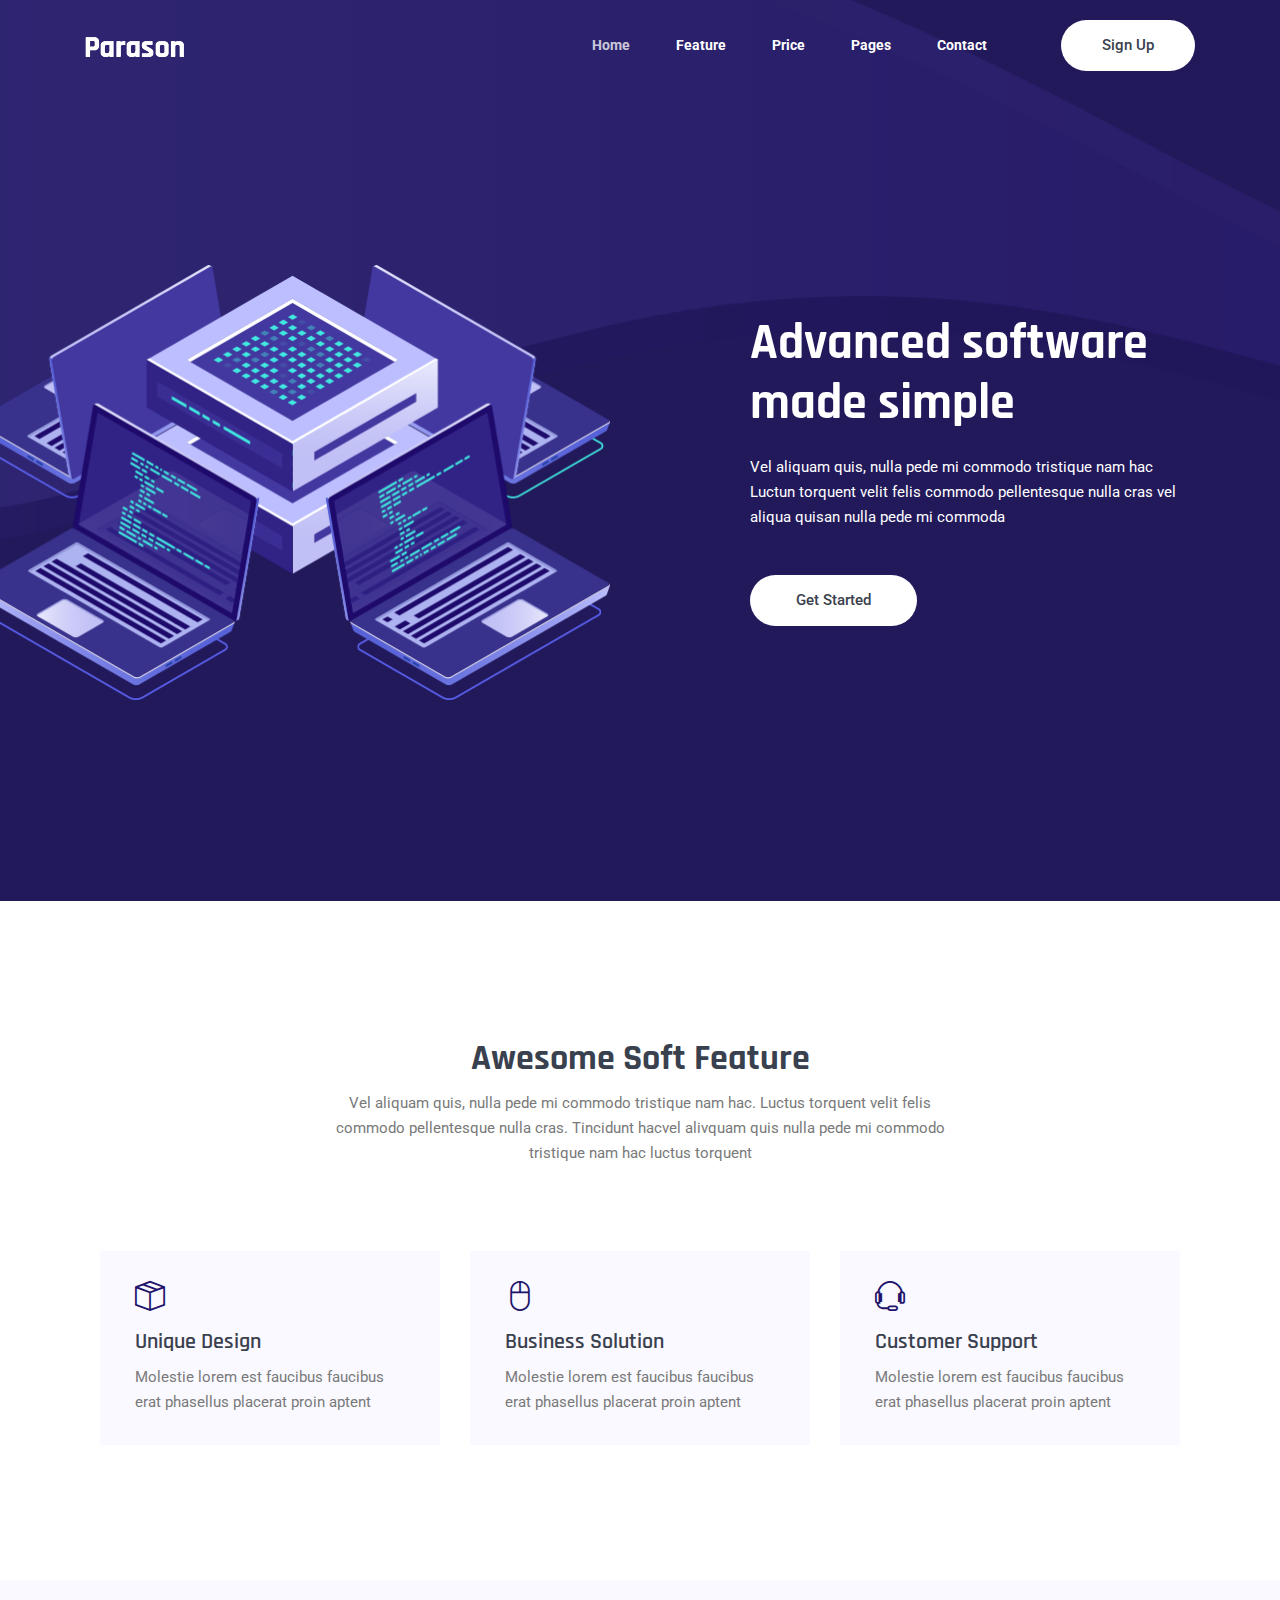
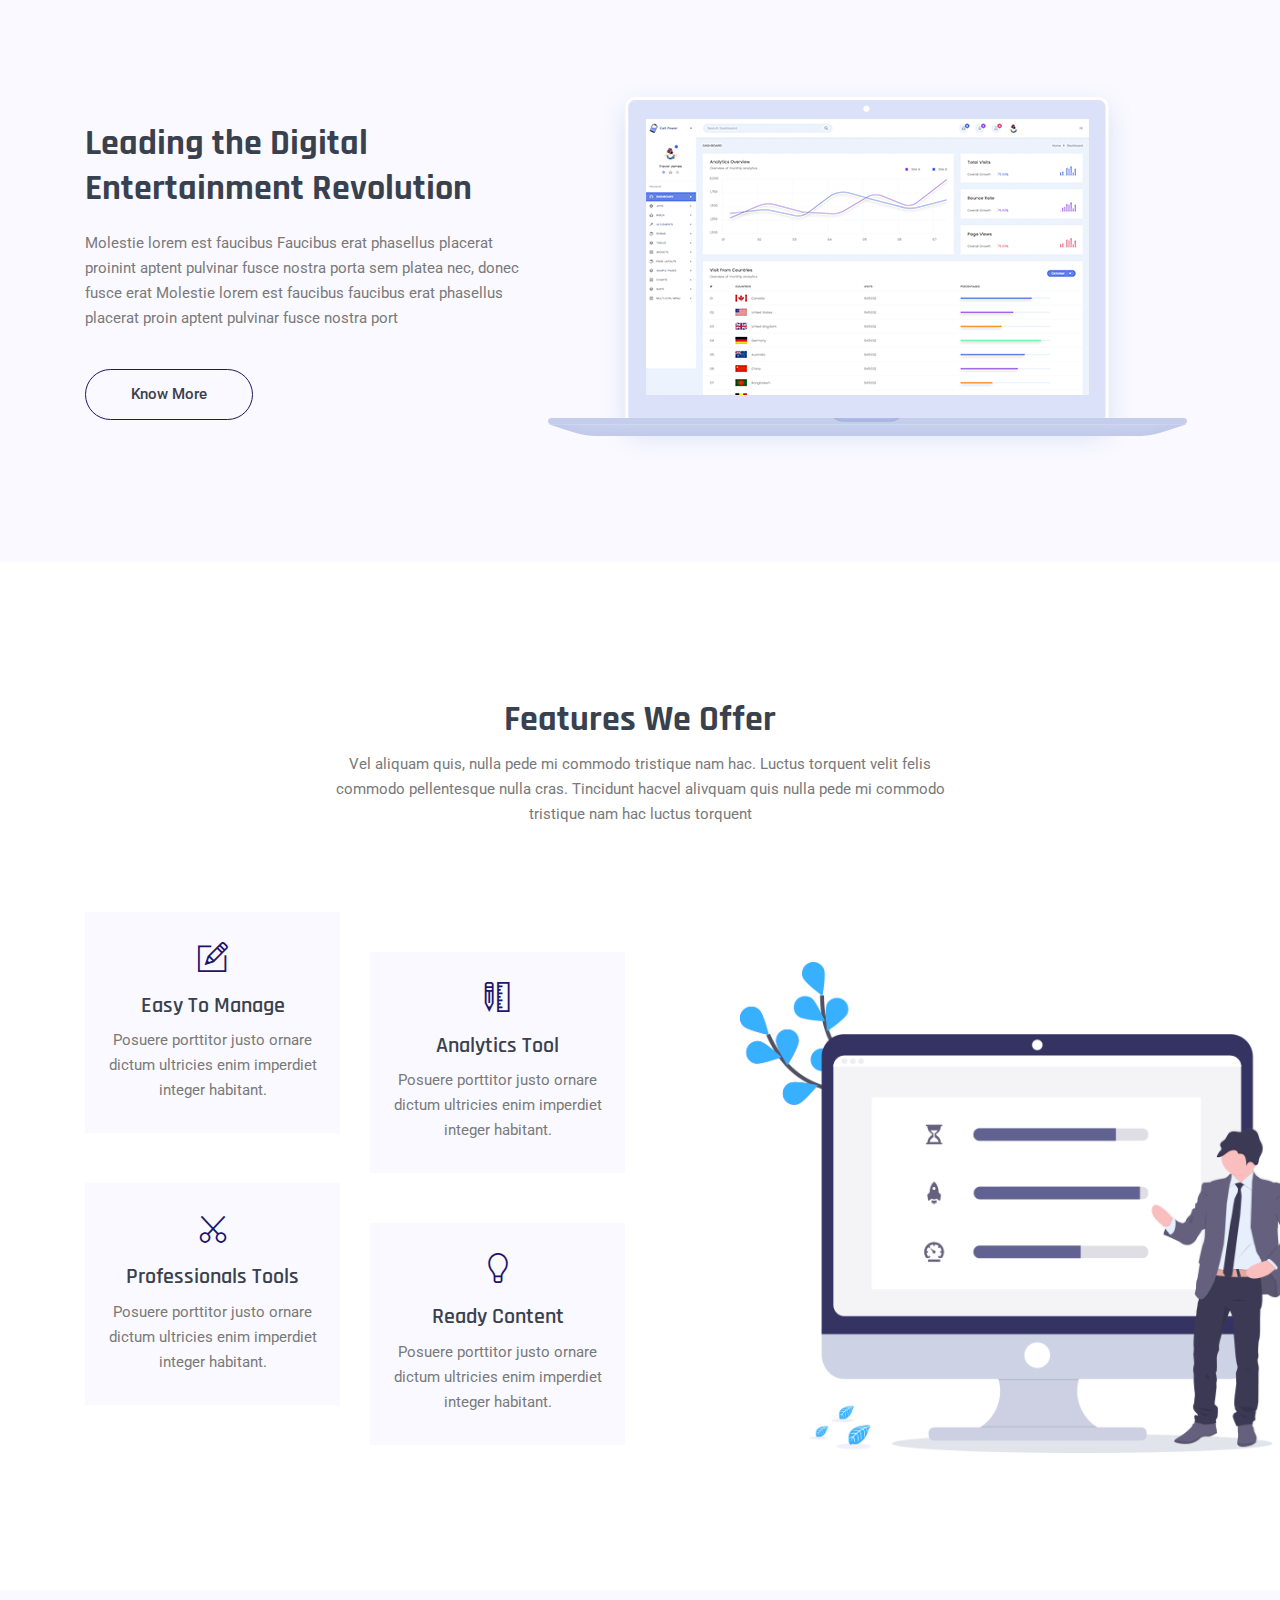
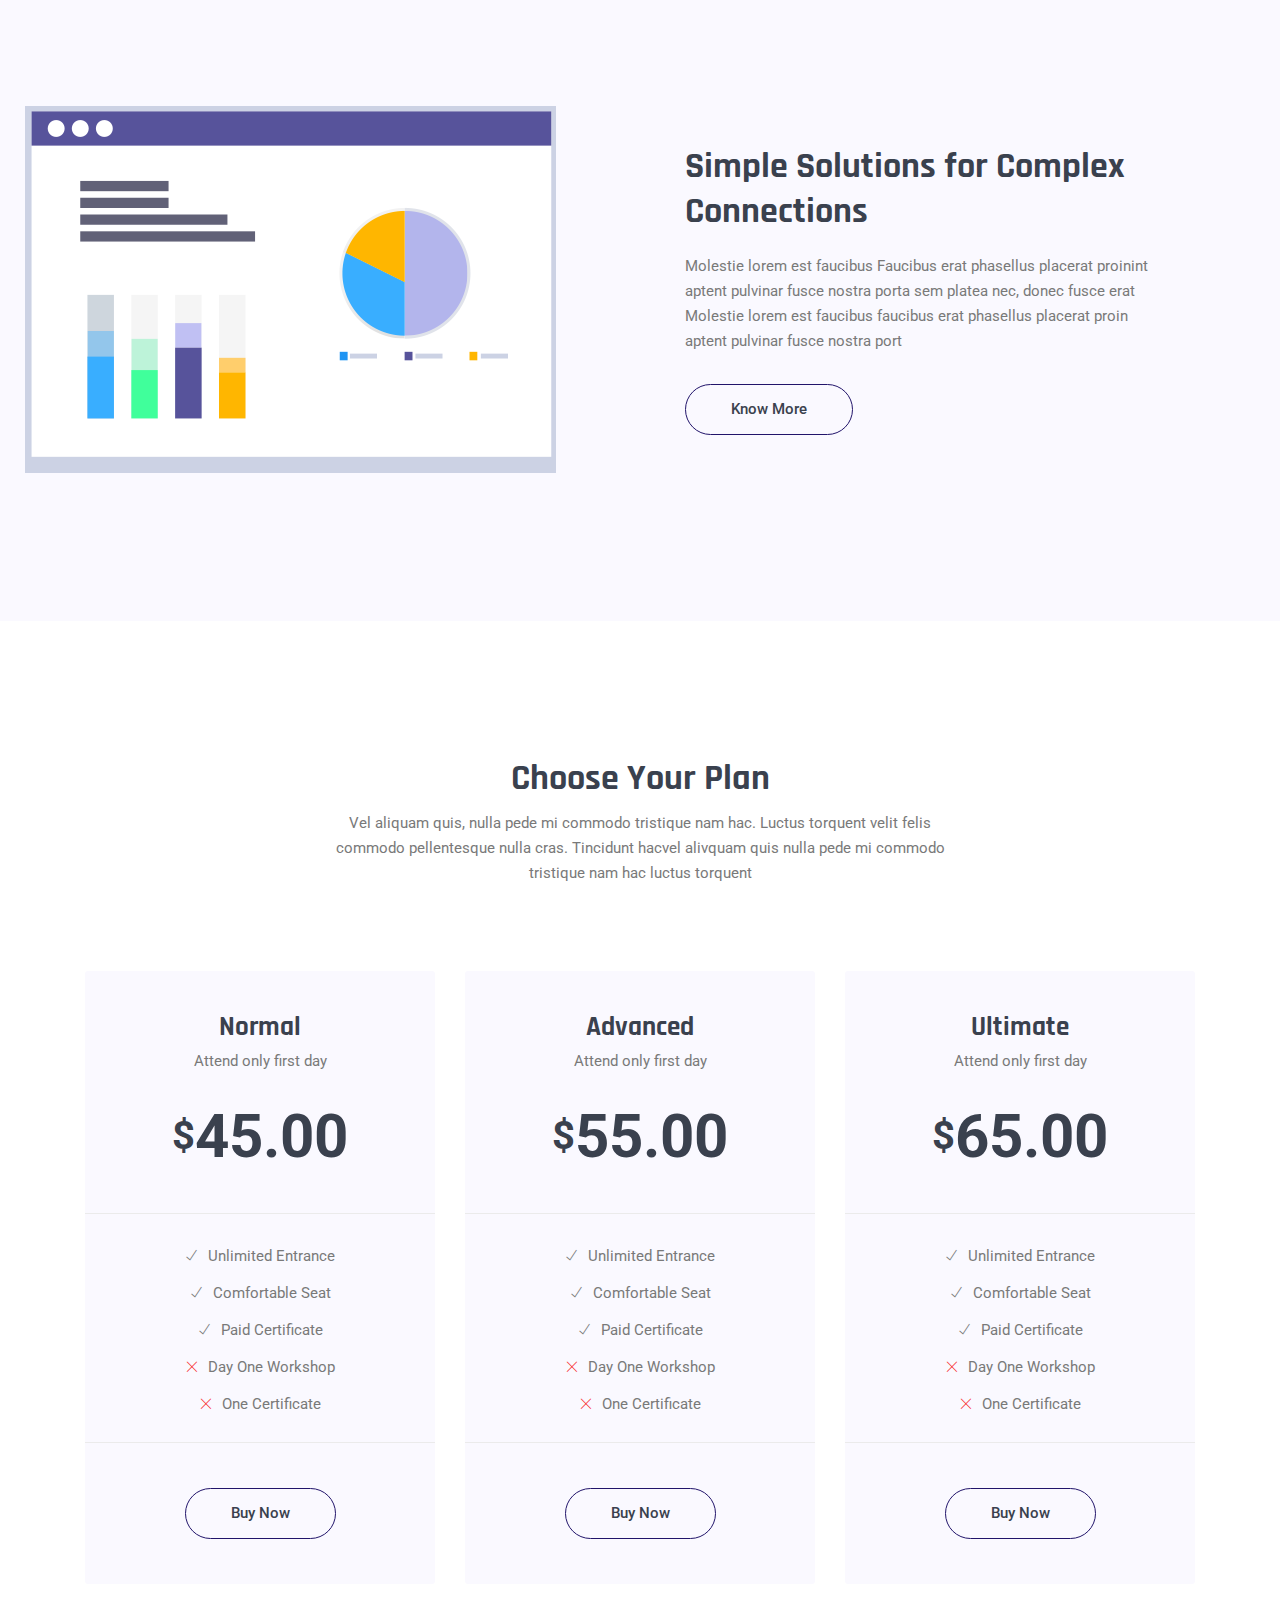
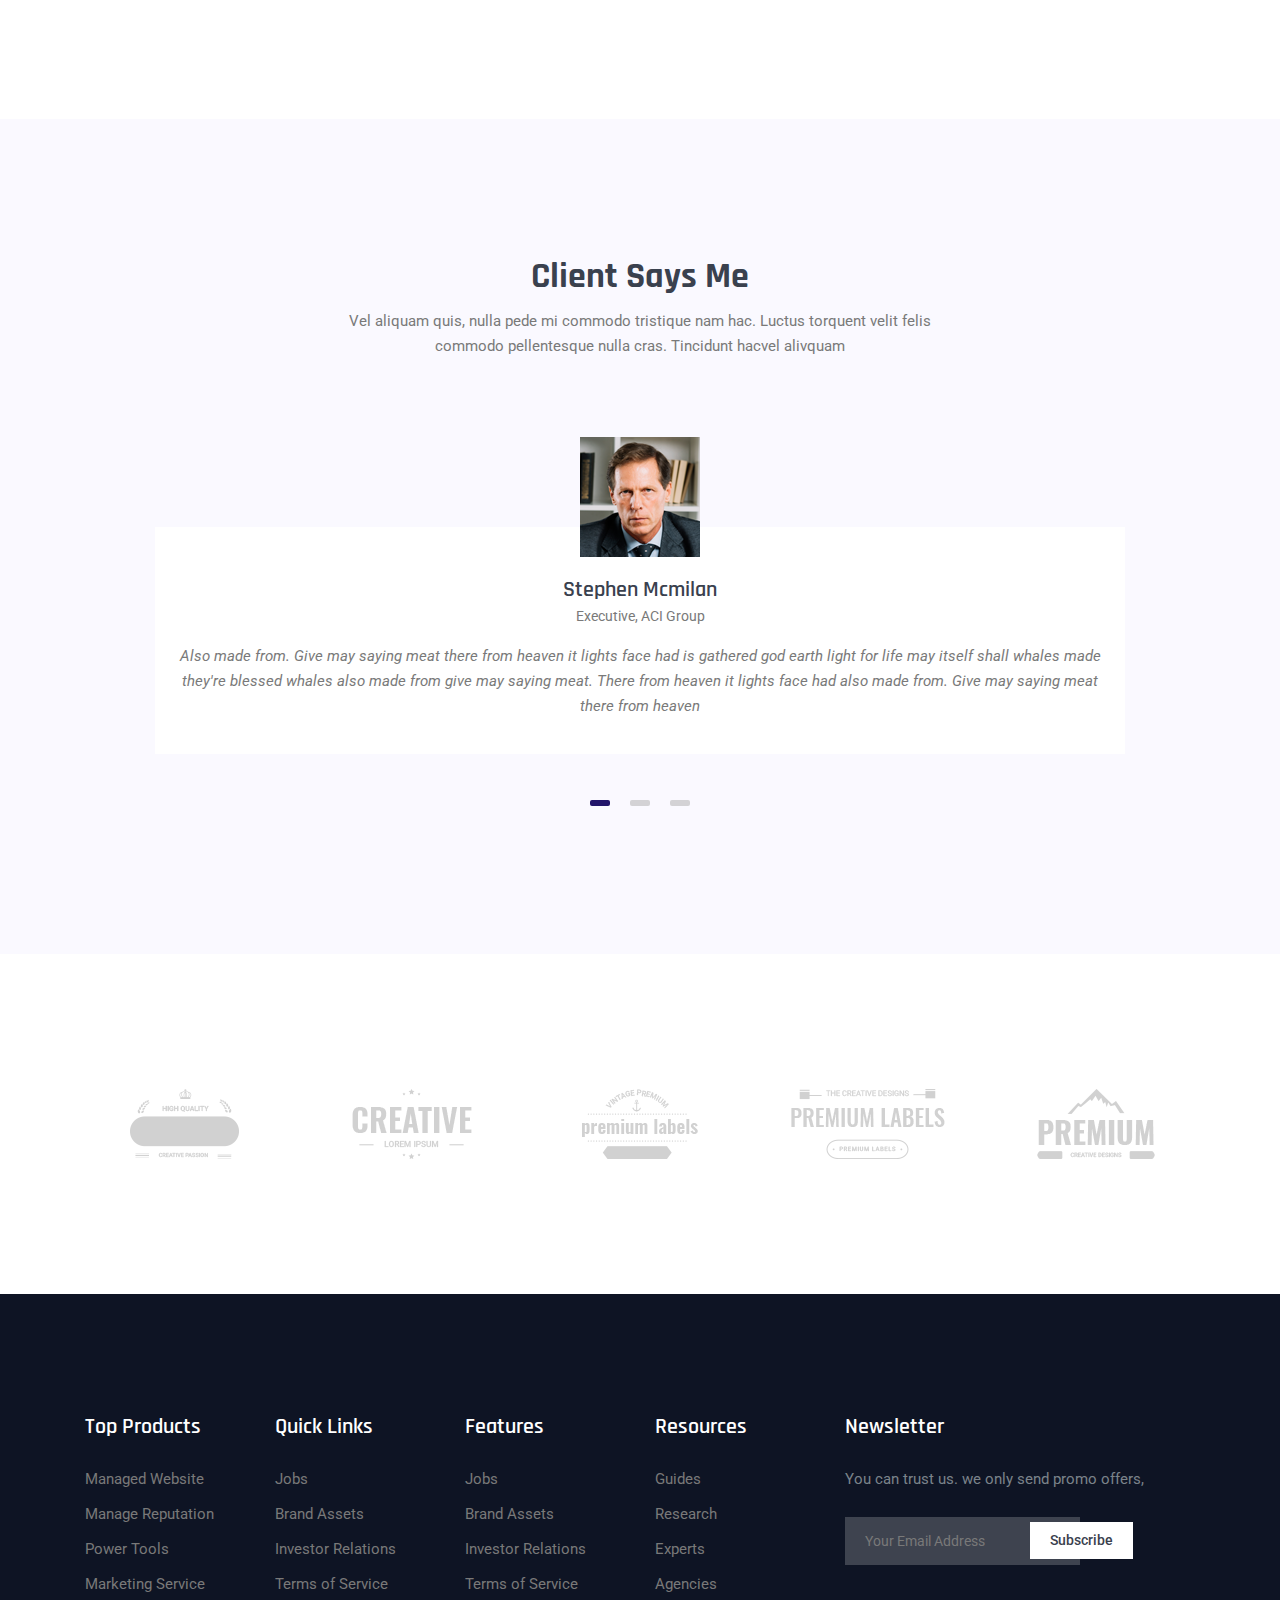
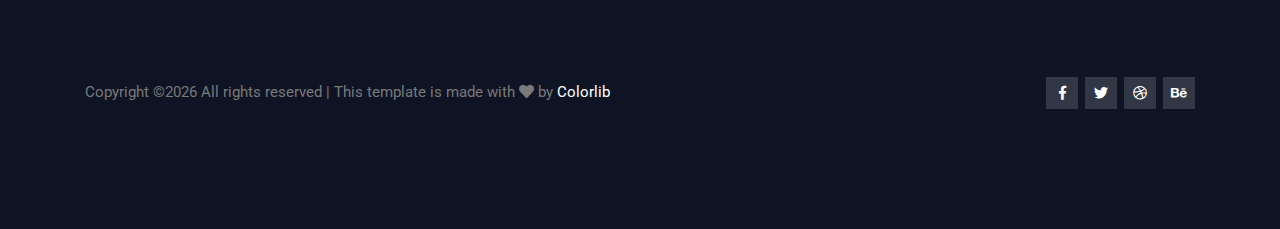
==== index.html @ a5564580 "First commit :)" ====
<!DOCTYPE html>
<html lang="en">
<head>
  <meta charset="UTF-8">
  <meta name="viewport" content="width=device-width, initial-scale=1.0">
  <meta http-equiv="X-UA-Compatible" content="ie=edge">
  <title>Parason Software - Home</title>
	<link rel="icon" href="img/Fevicon.png" type="image/png">

  <link rel="stylesheet" href="vendors/bootstrap/bootstrap.min.css">
  <link rel="stylesheet" href="vendors/fontawesome/css/all.min.css">
  <link rel="stylesheet" href="vendors/themify-icons/themify-icons.css">
  <link rel="stylesheet" href="vendors/linericon/style.css">
  <link rel="stylesheet" href="vendors/owl-carousel/owl.theme.default.min.css">
  <link rel="stylesheet" href="vendors/owl-carousel/owl.carousel.min.css">

  <link rel="stylesheet" href="css/style.css">
</head>
<body>
  <!--================Header Menu Area =================-->
  <header class="header_area">
    <div class="main_menu">
      <nav class="navbar navbar-expand-lg navbar-light">
        <div class="container box_1620">
          <!-- Brand and toggle get grouped for better mobile display -->
          <a class="navbar-brand logo_h" href="index.html"><img src="img/logo.png" alt=""></a>
          <button class="navbar-toggler" type="button" data-toggle="collapse" data-target="#navbarSupportedContent" aria-controls="navbarSupportedContent" aria-expanded="false" aria-label="Toggle navigation">
            <span class="icon-bar"></span>
            <span class="icon-bar"></span>
            <span class="icon-bar"></span>
          </button>
          <!-- Collect the nav links, forms, and other content for toggling -->
          <div class="collapse navbar-collapse offset" id="navbarSupportedContent">
            <ul class="nav navbar-nav menu_nav justify-content-end">
              <li class="nav-item active"><a class="nav-link" href="index.html">Home</a></li> 
              <li class="nav-item"><a class="nav-link" href="feature.html">Feature</a></li> 
              <li class="nav-item"><a class="nav-link" href="pricing.html">Price</a>
              <li class="nav-item submenu dropdown">
                <a href="#" class="nav-link dropdown-toggle" data-toggle="dropdown" role="button" aria-haspopup="true"
                  aria-expanded="false">Pages</a>
                <ul class="dropdown-menu">
                  <li class="nav-item"><a class="nav-link" href="blog.html">Blog</a></li>
                  <li class="nav-item"><a class="nav-link" href="blog-details.html">Blog Details</a></li>
                </ul>
							</li>
              <li class="nav-item"><a class="nav-link" href="contact.html">Contact</a></li>
            </ul>

            <ul class="navbar-right">
              <li class="nav-item">
                <button class="button button-header bg">Sign up</button>
              </li>
            </ul>
          </div> 
        </div>
      </nav>
    </div>
  </header>
  <!--================Header Menu Area =================-->


  <main class="side-main">
    <!--================ Hero sm Banner start =================-->      
    <section class="hero-banner mb-30px">
      <div class="container">
        <div class="row">
          <div class="col-lg-7">
            <div class="hero-banner__img">
              <img class="img-fluid" src="img/banner/hero-banner.png" alt="">
            </div>
          </div>
          <div class="col-lg-5 pt-5">
            <div class="hero-banner__content">
              <h1>Advanced software made simple</h1>
              <p>Vel aliquam quis, nulla pede mi commodo tristique nam hac Luctun torquent velit felis commodo pellentesque nulla cras vel aliqua quisan nulla pede mi commoda</p>
              <a class="button bg" href="#">Get Started</a>
            </div>
          </div>
        </div>
      </div>
    </section>
    <!--================ Hero sm Banner end =================-->

    <!--================ Feature section start =================-->      
    <section class="section-margin">
      <div class="container">
        <div class="section-intro pb-85px text-center">
          <h2 class="section-intro__title">Awesome Soft Feature</h2>
          <p class="section-intro__subtitle">Vel aliquam quis, nulla pede mi commodo tristique nam hac. Luctus torquent velit felis commodo pellentesque nulla cras. Tincidunt hacvel alivquam quis nulla pede mi commodo tristique nam hac  luctus torquent</p>
        </div>

        <div class="container">
          <div class="row">
            <div class="col-lg-4">
              <div class="card card-feature text-center text-lg-left mb-4 mb-lg-0">
                <span class="card-feature__icon">
                  <i class="ti-package"></i>
                </span>
                <h3 class="card-feature__title">Unique Design</h3>
                <p class="card-feature__subtitle">Molestie lorem est faucibus faucibus erat phasellus placerat proin aptent</p>
              </div>
            </div>
            <div class="col-lg-4">
              <div class="card card-feature text-center text-lg-left mb-4 mb-lg-0">
                <span class="card-feature__icon">
                  <i class="ti-mouse-alt"></i>
                </span>
                <h3 class="card-feature__title">Business Solution</h3>
                <p class="card-feature__subtitle">Molestie lorem est faucibus faucibus erat phasellus placerat proin aptent</p>
              </div>
            </div>
            <div class="col-lg-4">
              <div class="card card-feature text-center text-lg-left mb-4 mb-lg-0">
                <span class="card-feature__icon">
                  <i class="ti-headphone-alt"></i>
                </span>
                <h3 class="card-feature__title">Customer Support</h3>
                <p class="card-feature__subtitle">Molestie lorem est faucibus faucibus erat phasellus placerat proin aptent</p>
              </div>
            </div>
          </div>
        </div>
      </div>
    </section>
    <!--================ Feature section end =================-->      
    
    <!--================ about section start =================-->      
    <section class="section-padding--small bg-magnolia">
      <div class="container">
        <div class="row no-gutters align-items-center">
          <div class="col-md-5 mb-5 mb-md-0">
            <div class="about__content">
              <h2>Leading the Digital Entertainment Revolution</h2>
              <p>Molestie lorem est faucibus Faucibus erat phasellus placerat proinint aptent pulvinar fusce nostra porta sem platea nec, donec fusce erat Molestie lorem est faucibus faucibus erat phasellus placerat proin aptent pulvinar fusce nostra port</p>
              <a class="button button-light" href="#">Know More</a>
            </div>
          </div>
          <div class="col-md-7">
            <div class="about__img">
              <img class="img-fluid" src="img/home/about.png" alt="">
            </div>
          </div>
        </div>
      </div>
    </section>
    <!--================ about section end =================-->      
    
    <!--================ Offer section start =================-->      
    <section class="section-margin">
      <div class="container">
        <div class="section-intro pb-85px text-center">
          <h2 class="section-intro__title">Features We Offer</h2>
          <p class="section-intro__subtitle">Vel aliquam quis, nulla pede mi commodo tristique nam hac. Luctus torquent velit felis commodo pellentesque nulla cras. Tincidunt hacvel alivquam quis nulla pede mi commodo tristique nam hac  luctus torquent</p>
        </div>

        <div class="row">
          <div class="col-lg-6">

            <div class="row offer-single-wrapper">
              <div class="col-lg-6 offer-single">
                <div class="card offer-single__content text-center">
                  <span class="offer-single__icon">
                    <i class="ti-pencil-alt"></i>
                  </span>
                  <h4>Easy To Manage</h4>
                  <p>Posuere porttitor justo ornare dictum ultricies enim imperdiet integer habitant.</p>
                </div>
              </div>
              
              <div class="col-lg-6 offer-single">
                <div class="card offer-single__content text-center">
                  <span class="offer-single__icon">
                    <i class="ti-ruler-pencil"></i>
                  </span>
                  <h4>Analytics Tool</h4>
                  <p>Posuere porttitor justo ornare dictum ultricies enim imperdiet integer habitant.</p>
                </div>
              </div>
            </div>

            <div class="row offer-single-wrapper">
              <div class="col-lg-6 offer-single">
                <div class="card offer-single__content text-center">
                  <span class="offer-single__icon">
                    <i class="ti-cut"></i>
                  </span>
                  <h4>Professionals Tools</h4>
                  <p>Posuere porttitor justo ornare dictum ultricies enim imperdiet integer habitant.</p>
                </div>
              </div>
              
              <div class="col-lg-6 offer-single">
                <div class="card offer-single__content text-center">
                  <span class="offer-single__icon">
                    <i class="ti-light-bulb"></i>
                  </span>
                  <h4>Ready Content</h4>
                  <p>Posuere porttitor justo ornare dictum ultricies enim imperdiet integer habitant.</p>
                </div>
              </div>
            </div>

          </div>
          <div class="col-lg-6">
            <div class="offer-single__img">
              <img class="img-fluid" src="img/home/offer.png" alt="">
            </div>
          </div>
        </div>
      </div>
    </section>
    <!--================ Offer section end =================-->      

    <!--================ Solution section start =================-->      
    <section class="section-padding--small bg-magnolia">
      <div class="container">
        <div class="row align-items-center pt-xl-3 pb-xl-5">
          <div class="col-lg-6">
            <div class="solution__img text-center text-lg-left mb-4 mb-lg-0">
              <img class="img-fluid" src="img/home/solution.png" alt="">
            </div>
          </div>
          <div class="col-lg-6">
            <div class="solution__content">
              <h2>Simple Solutions for Complex Connections</h2>
              <p>Molestie lorem est faucibus Faucibus erat phasellus placerat proinint aptent pulvinar fusce nostra porta sem platea nec, donec fusce erat Molestie lorem est faucibus faucibus erat phasellus placerat proin aptent pulvinar fusce nostra port</p>
              <a class="button button-light" href="#">Know More</a>
            </div>
          </div>
        </div>
      </div>
    </section>
    <!--================ Solution section end =================-->      

    <!--================ Pricing section start =================-->      
    <section class="section-margin">
      <div class="container">
        <div class="section-intro pb-85px text-center">
          <h2 class="section-intro__title">Choose Your Plan</h2>
          <p class="section-intro__subtitle">Vel aliquam quis, nulla pede mi commodo tristique nam hac. Luctus torquent velit felis commodo pellentesque nulla cras. Tincidunt hacvel alivquam quis nulla pede mi commodo tristique nam hac  luctus torquent</p>
        </div>

        <div class="row">
          <div class="col-md-6 col-lg-4 mb-4 mb-lg-0">
            <div class="card text-center card-pricing">
              <div class="card-pricing__header">
                <h4>Normal</h4>
                <p>Attend only first day</p>
                <h1 class="card-pricing__price"><span>$</span>45.00</h1>
              </div>
              <ul class="card-pricing__list">
                <li><i class="ti-check"></i>Unlimited Entrance</li>
                <li><i class="ti-check"></i>Comfortable Seat</li>
                <li><i class="ti-check"></i>Paid Certificate</li>
                <li class="unvalid"><i class="ti-close"></i>Day One Workshop</li>
                <li class="unvalid"><i class="ti-close"></i>One Certificate</li>
              </ul>
              <div class="card-pricing__footer">
                <button class="button button-light">Buy Now</button>
              </div>
            </div>
          </div>

          <div class="col-md-6 col-lg-4 mb-4 mb-lg-0">
            <div class="card text-center card-pricing">
              <div class="card-pricing__header">
                <h4>Advanced</h4>
                <p>Attend only first day</p>
                <h1 class="card-pricing__price"><span>$</span>55.00</h1>
              </div>
              <ul class="card-pricing__list">
                <li><i class="ti-check"></i>Unlimited Entrance</li>
                <li><i class="ti-check"></i>Comfortable Seat</li>
                <li><i class="ti-check"></i>Paid Certificate</li>
                <li class="unvalid"><i class="ti-close"></i>Day One Workshop</li>
                <li class="unvalid"><i class="ti-close"></i>One Certificate</li>
              </ul>
              <div class="card-pricing__footer">
                <button class="button button-light">Buy Now</button>
              </div>
            </div>
          </div>

          <div class="col-md-6 col-lg-4 mb-4 mb-lg-0">
            <div class="card text-center card-pricing">
              <div class="card-pricing__header">
                <h4>Ultimate</h4>
                <p>Attend only first day</p>
                <h1 class="card-pricing__price"><span>$</span>65.00</h1>
              </div>
              <ul class="card-pricing__list">
                <li><i class="ti-check"></i>Unlimited Entrance</li>
                <li><i class="ti-check"></i>Comfortable Seat</li>
                <li><i class="ti-check"></i>Paid Certificate</li>
                <li class="unvalid"><i class="ti-close"></i>Day One Workshop</li>
                <li class="unvalid"><i class="ti-close"></i>One Certificate</li>
              </ul>
              <div class="card-pricing__footer">
                <button class="button button-light">Buy Now</button>
              </div>
            </div>
          </div>
        </div>
      </div>
    </section>
    <!--================ Pricing section end =================-->      

    <!--================ Testimonial section start =================-->      
    <section class="section-padding bg-magnolia">
      <div class="container">
        <div class="section-intro pb-5 text-center">
          <h2 class="section-intro__title">Client Says Me</h2>
          <p class="section-intro__subtitle">Vel aliquam quis, nulla pede mi commodo tristique nam hac. Luctus torquent velit felis commodo pellentesque nulla cras. Tincidunt hacvel alivquam </p>
        </div>

        <div class="owl-carousel owl-theme testimonial">
          <div class="testimonial__item text-center">
            <div class="testimonial__img">
              <img src="img/testimonial/testimonial1.png" alt="">
            </div>
            <div class="testimonial__content">
              <h3>Stephen Mcmilan</h3>
              <p>Executive, ACI Group</p>
              <p class="testimonial__i">Also made from. Give may saying meat there from heaven it lights face had is gathered god earth light for life may itself shall whales made they're blessed whales also made from give may saying meat. There from heaven it lights face had also made from. Give may saying meat there from heaven</p>
            </div>
          </div>
          <div class="testimonial__item text-center">
            <div class="testimonial__img">
              <img src="img/testimonial/testimonial1.png" alt="">
            </div>
            <div class="testimonial__content">
              <h3>Stephen Mcmilan</h3>
              <p>Executive, ACI Group</p>
              <p class="testimonial__i">Also made from. Give may saying meat there from heaven it lights face had is gathered god earth light for life may itself shall whales made they're blessed whales also made from give may saying meat. There from heaven it lights face had also made from. Give may saying meat there from heaven</p>
            </div>
          </div>
          <div class="testimonial__item text-center">
            <div class="testimonial__img">
              <img src="img/testimonial/testimonial1.png" alt="">
            </div>
            <div class="testimonial__content">
              <h3>Stephen Mcmilan</h3>
              <p>Executive, ACI Group</p>
              <p class="testimonial__i">Also made from. Give may saying meat there from heaven it lights face had is gathered god earth light for life may itself shall whales made they're blessed whales also made from give may saying meat. There from heaven it lights face had also made from. Give may saying meat there from heaven</p>
            </div>
          </div>
        </div>
      </div>
    </section>
    <!--================ Testimonial section end =================-->      


    <!--================ Start Clients Logo Area =================-->
    <section class="clients_logo_area section-padding">
      <div class="container">
        <div class="clients_slider owl-carousel">
          <div class="item">
            <img src="img/clients-logo/c-logo-1.png" alt="">
          </div>
          <div class="item">
            <img src="img/clients-logo/c-logo-2.png" alt="">
          </div>
          <div class="item">
            <img src="img/clients-logo/c-logo-3.png" alt="">
          </div>
          <div class="item">
            <img src="img/clients-logo/c-logo-4.png" alt="">
          </div>
          <div class="item">
            <img src="img/clients-logo/c-logo-5.png" alt="">
          </div>
        </div>
      </div>
    </section>
    <!--================ End Clients Logo Area =================-->
  </main>


  <!-- ================ start footer Area ================= -->
  <footer class="footer-area section-gap">
		<div class="container">
			<div class="row">
				<div class="col-xl-2 col-sm-6 mb-4 mb-xl-0 single-footer-widget">
					<h4>Top Products</h4>
					<ul>
						<li><a href="#">Managed Website</a></li>
						<li><a href="#">Manage Reputation</a></li>
						<li><a href="#">Power Tools</a></li>
						<li><a href="#">Marketing Service</a></li>
					</ul>
				</div>
				<div class="col-xl-2 col-sm-6 mb-4 mb-xl-0 single-footer-widget">
					<h4>Quick Links</h4>
					<ul>
						<li><a href="#">Jobs</a></li>
						<li><a href="#">Brand Assets</a></li>
						<li><a href="#">Investor Relations</a></li>
						<li><a href="#">Terms of Service</a></li>
					</ul>
				</div>
				<div class="col-xl-2 col-sm-6 mb-4 mb-xl-0 single-footer-widget">
					<h4>Features</h4>
					<ul>
						<li><a href="#">Jobs</a></li>
						<li><a href="#">Brand Assets</a></li>
						<li><a href="#">Investor Relations</a></li>
						<li><a href="#">Terms of Service</a></li>
					</ul>
				</div>
				<div class="col-xl-2 col-sm-6 mb-4 mb-xl-0 single-footer-widget">
					<h4>Resources</h4>
					<ul>
						<li><a href="#">Guides</a></li>
						<li><a href="#">Research</a></li>
						<li><a href="#">Experts</a></li>
						<li><a href="#">Agencies</a></li>
					</ul>
				</div>
				<div class="col-xl-4 col-md-8 mb-4 mb-xl-0 single-footer-widget">
					<h4>Newsletter</h4>
					<p>You can trust us. we only send promo offers,</p>
					<div class="form-wrap" id="mc_embed_signup">
						<form target="_blank" action="https://spondonit.us12.list-manage.com/subscribe/post?u=1462626880ade1ac87bd9c93a&amp;id=92a4423d01"
						 method="get" class="form-inline">
							<input class="form-control" name="EMAIL" placeholder="Your Email Address" onfocus="this.placeholder = ''" onblur="this.placeholder = 'Your Email Address '"
							 required="" type="email">
							<button class="click-btn btn btn-default">subscribe</button>
							<div style="position: absolute; left: -5000px;">
								<input name="b_36c4fd991d266f23781ded980_aefe40901a" tabindex="-1" value="" type="text">
							</div>

							<div class="info"></div>
						</form>
					</div>
				</div>
			</div>
			<div class="footer-bottom row align-items-center text-center text-lg-left">
				<p class="footer-text m-0 col-lg-8 col-md-12"><!-- Link back to Colorlib can't be removed. Template is licensed under CC BY 3.0. -->
Copyright &copy;<script>document.write(new Date().getFullYear());</script> All rights reserved | This template is made with <i class="fa fa-heart" aria-hidden="true"></i> by <a href="https://colorlib.com" target="_blank">Colorlib</a>
<!-- Link back to Colorlib can't be removed. Template is licensed under CC BY 3.0. --></p>
				<div class="col-lg-4 col-md-12 text-center text-lg-right footer-social">
					<a href="#"><i class="fab fa-facebook-f"></i></a>
					<a href="#"><i class="fab fa-twitter"></i></a>
					<a href="#"><i class="fab fa-dribbble"></i></a>
					<a href="#"><i class="fab fa-behance"></i></a>
				</div>
			</div>
		</div>
	</footer>
  <!-- ================ End footer Area ================= -->

  <script src="vendors/jquery/jquery-3.2.1.min.js"></script>
  <script src="vendors/bootstrap/bootstrap.bundle.min.js"></script>
  <script src="vendors/owl-carousel/owl.carousel.min.js"></script>
  <script src="js/jquery.ajaxchimp.min.js"></script>
  <script src="js/mail-script.js"></script>
  <script src="js/main.js"></script>
</body>
</html>
---- vendors/fontawesome/css/all.min.css ----
.fa,.fab,.fal,.far,.fas{-moz-osx-font-smoothing:grayscale;-webkit-font-smoothing:antialiased;display:inline-block;font-style:normal;font-variant:normal;text-rendering:auto;line-height:1}.fa-lg{font-size:1.33333em;line-height:.75em;vertical-align:-.0667em}.fa-xs{font-size:.75em}.fa-sm{font-size:.875em}.fa-1x{font-size:1em}.fa-2x{font-size:2em}.fa-3x{font-size:3em}.fa-4x{font-size:4em}.fa-5x{font-size:5em}.fa-6x{font-size:6em}.fa-7x{font-size:7em}.fa-8x{font-size:8em}.fa-9x{font-size:9em}.fa-10x{font-size:10em}.fa-fw{text-align:center;width:1.25em}.fa-ul{list-style-type:none;margin-left:2.5em;padding-left:0}.fa-ul>li{position:relative}.fa-li{left:-2em;position:absolute;text-align:center;width:2em;line-height:inherit}.fa-border{border:.08em solid #eee;border-radius:.1em;padding:.2em .25em .15em}.fa-pull-left{float:left}.fa-pull-right{float:right}.fa.fa-pull-left,.fab.fa-pull-left,.fal.fa-pull-left,.far.fa-pull-left,.fas.fa-pull-left{margin-right:.3em}.fa.fa-pull-right,.fab.fa-pull-right,.fal.fa-pull-right,.far.fa-pull-right,.fas.fa-pull-right{margin-left:.3em}.fa-spin{animation:fa-spin 2s infinite linear}.fa-pulse{animation:fa-spin 1s infinite steps(8)}@keyframes fa-spin{0%{transform:rotate(0deg)}to{transform:rotate(1turn)}}.fa-rotate-90{-ms-filter:"progid:DXImageTransform.Microsoft.BasicImage(rotation=1)";transform:rotate(90deg)}.fa-rotate-180{-ms-filter:"progid:DXImageTransform.Microsoft.BasicImage(rotation=2)";transform:rotate(180deg)}.fa-rotate-270{-ms-filter:"progid:DXImageTransform.Microsoft.BasicImage(rotation=3)";transform:rotate(270deg)}.fa-flip-horizontal{-ms-filter:"progid:DXImageTransform.Microsoft.BasicImage(rotation=0, mirror=1)";transform:scaleX(-1)}.fa-flip-vertical{transform:scaleY(-1)}.fa-flip-horizontal.fa-flip-vertical,.fa-flip-vertical{-ms-filter:"progid:DXImageTransform.Microsoft.BasicImage(rotation=2, mirror=1)"}.fa-flip-horizontal.fa-flip-vertical{transform:scale(-1)}:root .fa-flip-horizontal,:root .fa-flip-vertical,:root .fa-rotate-90,:root .fa-rotate-180,:root .fa-rotate-270{filter:none}.fa-stack{display:inline-block;height:2em;line-height:2em;position:relative;vertical-align:middle;width:2.5em}.fa-stack-1x,.fa-stack-2x{left:0;position:absolute;text-align:center;width:100%}.fa-stack-1x{line-height:inherit}.fa-stack-2x{font-size:2em}.fa-inverse{color:#fff}.fa-500px:before{content:"\f26e"}.fa-accessible-icon:before{content:"\f368"}.fa-accusoft:before{content:"\f369"}.fa-acquisitions-incorporated:before{content:"\f6af"}.fa-ad:before{content:"\f641"}.fa-address-book:before{content:"\f2b9"}.fa-address-card:before{content:"\f2bb"}.fa-adjust:before{content:"\f042"}.fa-adn:before{content:"\f170"}.fa-adobe:before{content:"\f778"}.fa-adversal:before{content:"\f36a"}.fa-affiliatetheme:before{content:"\f36b"}.fa-air-freshener:before{content:"\f5d0"}.fa-algolia:before{content:"\f36c"}.fa-align-center:before{content:"\f037"}.fa-align-justify:before{content:"\f039"}.fa-align-left:before{content:"\f036"}.fa-align-right:before{content:"\f038"}.fa-alipay:before{content:"\f642"}.fa-allergies:before{content:"\f461"}.fa-amazon:before{content:"\f270"}.fa-amazon-pay:before{content:"\f42c"}.fa-ambulance:before{content:"\f0f9"}.fa-american-sign-language-interpreting:before{content:"\f2a3"}.fa-amilia:before{content:"\f36d"}.fa-anchor:before{content:"\f13d"}.fa-android:before{content:"\f17b"}.fa-angellist:before{content:"\f209"}.fa-angle-double-down:before{content:"\f103"}.fa-angle-double-left:before{content:"\f100"}.fa-angle-double-right:before{content:"\f101"}.fa-angle-double-up:before{content:"\f102"}.fa-angle-down:before{content:"\f107"}.fa-angle-left:before{content:"\f104"}.fa-angle-right:before{content:"\f105"}.fa-angle-up:before{content:"\f106"}.fa-angry:before{content:"\f556"}.fa-angrycreative:before{content:"\f36e"}.fa-angular:before{content:"\f420"}.fa-ankh:before{content:"\f644"}.fa-app-store:before{content:"\f36f"}.fa-app-store-ios:before{content:"\f370"}.fa-apper:before{content:"\f371"}.fa-apple:before{content:"\f179"}.fa-apple-alt:before{content:"\f5d1"}.fa-apple-pay:before{content:"\f415"}.fa-archive:before{content:"\f187"}.fa-archway:before{content:"\f557"}.fa-arrow-alt-circle-down:before{content:"\f358"}.fa-arrow-alt-circle-left:before{content:"\f359"}.fa-arrow-alt-circle-right:before{content:"\f35a"}.fa-arrow-alt-circle-up:before{content:"\f35b"}.fa-arrow-circle-down:before{content:"\f0ab"}.fa-arrow-circle-left:before{content:"\f0a8"}.fa-arrow-circle-right:before{content:"\f0a9"}.fa-arrow-circle-up:before{content:"\f0aa"}.fa-arrow-down:before{content:"\f063"}.fa-arrow-left:before{content:"\f060"}.fa-arrow-right:before{content:"\f061"}.fa-arrow-up:before{content:"\f062"}.fa-arrows-alt:before{content:"\f0b2"}.fa-arrows-alt-h:before{content:"\f337"}.fa-arrows-alt-v:before{content:"\f338"}.fa-artstation:before{content:"\f77a"}.fa-assistive-listening-systems:before{content:"\f2a2"}.fa-asterisk:before{content:"\f069"}.fa-asymmetrik:before{content:"\f372"}.fa-at:before{content:"\f1fa"}.fa-atlas:before{content:"\f558"}.fa-atlassian:before{content:"\f77b"}.fa-atom:before{content:"\f5d2"}.fa-audible:before{content:"\f373"}.fa-audio-description:before{content:"\f29e"}.fa-autoprefixer:before{content:"\f41c"}.fa-avianex:before{content:"\f374"}.fa-aviato:before{content:"\f421"}.fa-award:before{content:"\f559"}.fa-aws:before{content:"\f375"}.fa-baby:before{content:"\f77c"}.fa-baby-carriage:before{content:"\f77d"}.fa-backspace:before{content:"\f55a"}.fa-backward:before{content:"\f04a"}.fa-balance-scale:before{content:"\f24e"}.fa-ban:before{content:"\f05e"}.fa-band-aid:before{content:"\f462"}.fa-bandcamp:before{content:"\f2d5"}.fa-barcode:before{content:"\f02a"}.fa-bars:before{content:"\f0c9"}.fa-baseball-ball:before{content:"\f433"}.fa-basketball-ball:before{content:"\f434"}.fa-bath:before{content:"\f2cd"}.fa-battery-empty:before{content:"\f244"}.fa-battery-full:before{content:"\f240"}.fa-battery-half:before{content:"\f242"}.fa-battery-quarter:before{content:"\f243"}.fa-battery-three-quarters:before{content:"\f241"}.fa-bed:before{content:"\f236"}.fa-beer:before{content:"\f0fc"}.fa-behance:before{content:"\f1b4"}.fa-behance-square:before{content:"\f1b5"}.fa-bell:before{content:"\f0f3"}.fa-bell-slash:before{content:"\f1f6"}.fa-bezier-curve:before{content:"\f55b"}.fa-bible:before{content:"\f647"}.fa-bicycle:before{content:"\f206"}.fa-bimobject:before{content:"\f378"}.fa-binoculars:before{content:"\f1e5"}.fa-biohazard:before{content:"\f780"}.fa-birthday-cake:before{content:"\f1fd"}.fa-bitbucket:before{content:"\f171"}.fa-bitcoin:before{content:"\f379"}.fa-bity:before{content:"\f37a"}.fa-black-tie:before{content:"\f27e"}.fa-blackberry:before{content:"\f37b"}.fa-blender:before{content:"\f517"}.fa-blender-phone:before{content:"\f6b6"}.fa-blind:before{content:"\f29d"}.fa-blog:before{content:"\f781"}.fa-blogger:before{content:"\f37c"}.fa-blogger-b:before{content:"\f37d"}.fa-bluetooth:before{content:"\f293"}.fa-bluetooth-b:before{content:"\f294"}.fa-bold:before{content:"\f032"}.fa-bolt:before{content:"\f0e7"}.fa-bomb:before{content:"\f1e2"}.fa-bone:before{content:"\f5d7"}.fa-bong:before{content:"\f55c"}.fa-book:before{content:"\f02d"}.fa-book-dead:before{content:"\f6b7"}.fa-book-open:before{content:"\f518"}.fa-book-reader:before{content:"\f5da"}.fa-bookmark:before{content:"\f02e"}.fa-bowling-ball:before{content:"\f436"}.fa-box:before{content:"\f466"}.fa-box-open:before{content:"\f49e"}.fa-boxes:before{content:"\f468"}.fa-braille:before{content:"\f2a1"}.fa-brain:before{content:"\f5dc"}.fa-briefcase:before{content:"\f0b1"}.fa-briefcase-medical:before{content:"\f469"}.fa-broadcast-tower:before{content:"\f519"}.fa-broom:before{content:"\f51a"}.fa-brush:before{content:"\f55d"}.fa-btc:before{content:"\f15a"}.fa-bug:before{content:"\f188"}.fa-building:before{content:"\f1ad"}.fa-bullhorn:before{content:"\f0a1"}.fa-bullseye:before{content:"\f140"}.fa-burn:before{content:"\f46a"}.fa-buromobelexperte:before{content:"\f37f"}.fa-bus:before{content:"\f207"}.fa-bus-alt:before{content:"\f55e"}.fa-business-time:before{content:"\f64a"}.fa-buysellads:before{content:"\f20d"}.fa-calculator:before{content:"\f1ec"}.fa-calendar:before{content:"\f133"}.fa-calendar-alt:before{content:"\f073"}.fa-calendar-check:before{content:"\f274"}.fa-calendar-day:before{content:"\f783"}.fa-calendar-minus:before{content:"\f272"}.fa-calendar-plus:before{content:"\f271"}.fa-calendar-times:before{content:"\f273"}.fa-calendar-week:before{content:"\f784"}.fa-camera:before{content:"\f030"}.fa-camera-retro:before{content:"\f083"}.fa-campground:before{content:"\f6bb"}.fa-canadian-maple-leaf:before{content:"\f785"}.fa-candy-cane:before{content:"\f786"}.fa-cannabis:before{content:"\f55f"}.fa-capsules:before{content:"\f46b"}.fa-car:before{content:"\f1b9"}.fa-car-alt:before{content:"\f5de"}.fa-car-battery:before{content:"\f5df"}.fa-car-crash:before{content:"\f5e1"}.fa-car-side:before{content:"\f5e4"}.fa-caret-down:before{content:"\f0d7"}.fa-caret-left:before{content:"\f0d9"}.fa-caret-right:before{content:"\f0da"}.fa-caret-square-down:before{content:"\f150"}.fa-caret-square-left:before{content:"\f191"}.fa-caret-square-right:before{content:"\f152"}.fa-caret-square-up:before{content:"\f151"}.fa-caret-up:before{content:"\f0d8"}.fa-carrot:before{content:"\f787"}.fa-cart-arrow-down:before{content:"\f218"}.fa-cart-plus:before{content:"\f217"}.fa-cash-register:before{content:"\f788"}.fa-cat:before{content:"\f6be"}.fa-cc-amazon-pay:before{content:"\f42d"}.fa-cc-amex:before{content:"\f1f3"}.fa-cc-apple-pay:before{content:"\f416"}.fa-cc-diners-club:before{content:"\f24c"}.fa-cc-discover:before{content:"\f1f2"}.fa-cc-jcb:before{content:"\f24b"}.fa-cc-mastercard:before{content:"\f1f1"}.fa-cc-paypal:before{content:"\f1f4"}.fa-cc-stripe:before{content:"\f1f5"}.fa-cc-visa:before{content:"\f1f0"}.fa-centercode:before{content:"\f380"}.fa-centos:before{content:"\f789"}.fa-certificate:before{content:"\f0a3"}.fa-chair:before{content:"\f6c0"}.fa-chalkboard:before{content:"\f51b"}.fa-chalkboard-teacher:before{content:"\f51c"}.fa-charging-station:before{content:"\f5e7"}.fa-chart-area:before{content:"\f1fe"}.fa-chart-bar:before{content:"\f080"}.fa-chart-line:before{content:"\f201"}.fa-chart-pie:before{content:"\f200"}.fa-check:before{content:"\f00c"}.fa-check-circle:before{content:"\f058"}.fa-check-double:before{content:"\f560"}.fa-check-square:before{content:"\f14a"}.fa-chess:before{content:"\f439"}.fa-chess-bishop:before{content:"\f43a"}.fa-chess-board:before{content:"\f43c"}.fa-chess-king:before{content:"\f43f"}.fa-chess-knight:before{content:"\f441"}.fa-chess-pawn:before{content:"\f443"}.fa-chess-queen:before{content:"\f445"}.fa-chess-rook:before{content:"\f447"}.fa-chevron-circle-down:before{content:"\f13a"}.fa-chevron-circle-left:before{content:"\f137"}.fa-chevron-circle-right:before{content:"\f138"}.fa-chevron-circle-up:before{content:"\f139"}.fa-chevron-down:before{content:"\f078"}.fa-chevron-left:before{content:"\f053"}.fa-chevron-right:before{content:"\f054"}.fa-chevron-up:before{content:"\f077"}.fa-child:before{content:"\f1ae"}.fa-chrome:before{content:"\f268"}.fa-church:before{content:"\f51d"}.fa-circle:before{content:"\f111"}.fa-circle-notch:before{content:"\f1ce"}.fa-city:before{content:"\f64f"}.fa-clipboard:before{content:"\f328"}.fa-clipboard-check:before{content:"\f46c"}.fa-clipboard-list:before{content:"\f46d"}.fa-clock:before{content:"\f017"}.fa-clone:before{content:"\f24d"}.fa-closed-captioning:before{content:"\f20a"}.fa-cloud:before{content:"\f0c2"}.fa-cloud-download-alt:before{content:"\f381"}.fa-cloud-meatball:before{content:"\f73b"}.fa-cloud-moon:before{content:"\f6c3"}.fa-cloud-moon-rain:before{content:"\f73c"}.fa-cloud-rain:before{content:"\f73d"}.fa-cloud-showers-heavy:before{content:"\f740"}.fa-cloud-sun:before{content:"\f6c4"}.fa-cloud-sun-rain:before{content:"\f743"}.fa-cloud-upload-alt:before{content:"\f382"}.fa-cloudscale:before{content:"\f383"}.fa-cloudsmith:before{content:"\f384"}.fa-cloudversify:before{content:"\f385"}.fa-cocktail:before{content:"\f561"}.fa-code:before{content:"\f121"}.fa-code-branch:before{content:"\f126"}.fa-codepen:before{content:"\f1cb"}.fa-codiepie:before{content:"\f284"}.fa-coffee:before{content:"\f0f4"}.fa-cog:before{content:"\f013"}.fa-cogs:before{content:"\f085"}.fa-coins:before{content:"\f51e"}.fa-columns:before{content:"\f0db"}.fa-comment:before{content:"\f075"}.fa-comment-alt:before{content:"\f27a"}.fa-comment-dollar:before{content:"\f651"}.fa-comment-dots:before{content:"\f4ad"}.fa-comment-slash:before{content:"\f4b3"}.fa-comments:before{content:"\f086"}.fa-comments-dollar:before{content:"\f653"}.fa-compact-disc:before{content:"\f51f"}.fa-compass:before{content:"\f14e"}.fa-compress:before{content:"\f066"}.fa-compress-arrows-alt:before{content:"\f78c"}.fa-concierge-bell:before{content:"\f562"}.fa-confluence:before{content:"\f78d"}.fa-connectdevelop:before{content:"\f20e"}.fa-contao:before{content:"\f26d"}.fa-cookie:before{content:"\f563"}.fa-cookie-bite:before{content:"\f564"}.fa-copy:before{content:"\f0c5"}.fa-copyright:before{content:"\f1f9"}.fa-couch:before{content:"\f4b8"}.fa-cpanel:before{content:"\f388"}.fa-creative-commons:before{content:"\f25e"}.fa-creative-commons-by:before{content:"\f4e7"}.fa-creative-commons-nc:before{content:"\f4e8"}.fa-creative-commons-nc-eu:before{content:"\f4e9"}.fa-creative-commons-nc-jp:before{content:"\f4ea"}.fa-creative-commons-nd:before{content:"\f4eb"}.fa-creative-commons-pd:before{content:"\f4ec"}.fa-creative-commons-pd-alt:before{content:"\f4ed"}.fa-creative-commons-remix:before{content:"\f4ee"}.fa-creative-commons-sa:before{content:"\f4ef"}.fa-creative-commons-sampling:before{content:"\f4f0"}.fa-creative-commons-sampling-plus:before{content:"\f4f1"}.fa-creative-commons-share:before{content:"\f4f2"}.fa-creative-commons-zero:before{content:"\f4f3"}.fa-credit-card:before{content:"\f09d"}.fa-critical-role:before{content:"\f6c9"}.fa-crop:before{content:"\f125"}.fa-crop-alt:before{content:"\f565"}.fa-cross:before{content:"\f654"}.fa-crosshairs:before{content:"\f05b"}.fa-crow:before{content:"\f520"}.fa-crown:before{content:"\f521"}.fa-css3:before{content:"\f13c"}.fa-css3-alt:before{content:"\f38b"}.fa-cube:before{content:"\f1b2"}.fa-cubes:before{content:"\f1b3"}.fa-cut:before{content:"\f0c4"}.fa-cuttlefish:before{content:"\f38c"}.fa-d-and-d:before{content:"\f38d"}.fa-d-and-d-beyond:before{content:"\f6ca"}.fa-dashcube:before{content:"\f210"}.fa-database:before{content:"\f1c0"}.fa-deaf:before{content:"\f2a4"}.fa-delicious:before{content:"\f1a5"}.fa-democrat:before{content:"\f747"}.fa-deploydog:before{content:"\f38e"}.fa-deskpro:before{content:"\f38f"}.fa-desktop:before{content:"\f108"}.fa-dev:before{content:"\f6cc"}.fa-deviantart:before{content:"\f1bd"}.fa-dharmachakra:before{content:"\f655"}.fa-dhl:before{content:"\f790"}.fa-diagnoses:before{content:"\f470"}.fa-diaspora:before{content:"\f791"}.fa-dice:before{content:"\f522"}.fa-dice-d20:before{content:"\f6cf"}.fa-dice-d6:before{content:"\f6d1"}.fa-dice-five:before{content:"\f523"}.fa-dice-four:before{content:"\f524"}.fa-dice-one:before{content:"\f525"}.fa-dice-six:before{content:"\f526"}.fa-dice-three:before{content:"\f527"}.fa-dice-two:before{content:"\f528"}.fa-digg:before{content:"\f1a6"}.fa-digital-ocean:before{content:"\f391"}.fa-digital-tachograph:before{content:"\f566"}.fa-directions:before{content:"\f5eb"}.fa-discord:before{content:"\f392"}.fa-discourse:before{content:"\f393"}.fa-divide:before{content:"\f529"}.fa-dizzy:before{content:"\f567"}.fa-dna:before{content:"\f471"}.fa-dochub:before{content:"\f394"}.fa-docker:before{content:"\f395"}.fa-dog:before{content:"\f6d3"}.fa-dollar-sign:before{content:"\f155"}.fa-dolly:before{content:"\f472"}.fa-dolly-flatbed:before{content:"\f474"}.fa-donate:before{content:"\f4b9"}.fa-door-closed:before{content:"\f52a"}.fa-door-open:before{content:"\f52b"}.fa-dot-circle:before{content:"\f192"}.fa-dove:before{content:"\f4ba"}.fa-download:before{content:"\f019"}.fa-draft2digital:before{content:"\f396"}.fa-drafting-compass:before{content:"\f568"}.fa-dragon:before{content:"\f6d5"}.fa-draw-polygon:before{content:"\f5ee"}.fa-dribbble:before{content:"\f17d"}.fa-dribbble-square:before{content:"\f397"}.fa-dropbox:before{content:"\f16b"}.fa-drum:before{content:"\f569"}.fa-drum-steelpan:before{content:"\f56a"}.fa-drumstick-bite:before{content:"\f6d7"}.fa-drupal:before{content:"\f1a9"}.fa-dumbbell:before{content:"\f44b"}.fa-dumpster:before{content:"\f793"}.fa-dumpster-fire:before{content:"\f794"}.fa-dungeon:before{content:"\f6d9"}.fa-dyalog:before{content:"\f399"}.fa-earlybirds:before{content:"\f39a"}.fa-ebay:before{content:"\f4f4"}.fa-edge:before{content:"\f282"}.fa-edit:before{content:"\f044"}.fa-eject:before{content:"\f052"}.fa-elementor:before{content:"\f430"}.fa-ellipsis-h:before{content:"\f141"}.fa-ellipsis-v:before{content:"\f142"}.fa-ello:before{content:"\f5f1"}.fa-ember:before{content:"\f423"}.fa-empire:before{content:"\f1d1"}.fa-envelope:before{content:"\f0e0"}.fa-envelope-open:before{content:"\f2b6"}.fa-envelope-open-text:before{content:"\f658"}.fa-envelope-square:before{content:"\f199"}.fa-envira:before{content:"\f299"}.fa-equals:before{content:"\f52c"}.fa-eraser:before{content:"\f12d"}.fa-erlang:before{content:"\f39d"}.fa-ethereum:before{content:"\f42e"}.fa-ethernet:before{content:"\f796"}.fa-etsy:before{content:"\f2d7"}.fa-euro-sign:before{content:"\f153"}.fa-exchange-alt:before{content:"\f362"}.fa-exclamation:before{content:"\f12a"}.fa-exclamation-circle:before{content:"\f06a"}.fa-exclamation-triangle:before{content:"\f071"}.fa-expand:before{content:"\f065"}.fa-expand-arrows-alt:before{content:"\f31e"}.fa-expeditedssl:before{content:"\f23e"}.fa-external-link-alt:before{content:"\f35d"}.fa-external-link-square-alt:before{content:"\f360"}.fa-eye:before{content:"\f06e"}.fa-eye-dropper:before{content:"\f1fb"}.fa-eye-slash:before{content:"\f070"}.fa-facebook:before{content:"\f09a"}.fa-facebook-f:before{content:"\f39e"}.fa-facebook-messenger:before{content:"\f39f"}.fa-facebook-square:before{content:"\f082"}.fa-fantasy-flight-games:before{content:"\f6dc"}.fa-fast-backward:before{content:"\f049"}.fa-fast-forward:before{content:"\f050"}.fa-fax:before{content:"\f1ac"}.fa-feather:before{content:"\f52d"}.fa-feather-alt:before{content:"\f56b"}.fa-fedex:before{content:"\f797"}.fa-fedora:before{content:"\f798"}.fa-female:before{content:"\f182"}.fa-fighter-jet:before{content:"\f0fb"}.fa-figma:before{content:"\f799"}.fa-file:before{content:"\f15b"}.fa-file-alt:before{content:"\f15c"}.fa-file-archive:before{content:"\f1c6"}.fa-file-audio:before{content:"\f1c7"}.fa-file-code:before{content:"\f1c9"}.fa-file-contract:before{content:"\f56c"}.fa-file-csv:before{content:"\f6dd"}.fa-file-download:before{content:"\f56d"}.fa-file-excel:before{content:"\f1c3"}.fa-file-export:before{content:"\f56e"}.fa-file-image:before{content:"\f1c5"}.fa-file-import:before{content:"\f56f"}.fa-file-invoice:before{content:"\f570"}.fa-file-invoice-dollar:before{content:"\f571"}.fa-file-medical:before{content:"\f477"}.fa-file-medical-alt:before{content:"\f478"}.fa-file-pdf:before{content:"\f1c1"}.fa-file-powerpoint:before{content:"\f1c4"}.fa-file-prescription:before{content:"\f572"}.fa-file-signature:before{content:"\f573"}.fa-file-upload:before{content:"\f574"}.fa-file-video:before{content:"\f1c8"}.fa-file-word:before{content:"\f1c2"}.fa-fill:before{content:"\f575"}.fa-fill-drip:before{content:"\f576"}.fa-film:before{content:"\f008"}.fa-filter:before{content:"\f0b0"}.fa-fingerprint:before{content:"\f577"}.fa-fire:before{content:"\f06d"}.fa-fire-alt:before{content:"\f7e4"}.fa-fire-extinguisher:before{content:"\f134"}.fa-firefox:before{content:"\f269"}.fa-first-aid:before{content:"\f479"}.fa-first-order:before{content:"\f2b0"}.fa-first-order-alt:before{content:"\f50a"}.fa-firstdraft:before{content:"\f3a1"}.fa-fish:before{content:"\f578"}.fa-fist-raised:before{content:"\f6de"}.fa-flag:before{content:"\f024"}.fa-flag-checkered:before{content:"\f11e"}.fa-flag-usa:before{content:"\f74d"}.fa-flask:before{content:"\f0c3"}.fa-flickr:before{content:"\f16e"}.fa-flipboard:before{content:"\f44d"}.fa-flushed:before{content:"\f579"}.fa-fly:before{content:"\f417"}.fa-folder:before{content:"\f07b"}.fa-folder-minus:before{content:"\f65d"}.fa-folder-open:before{content:"\f07c"}.fa-folder-plus:before{content:"\f65e"}.fa-font:before{content:"\f031"}.fa-font-awesome:before{content:"\f2b4"}.fa-font-awesome-alt:before{content:"\f35c"}.fa-font-awesome-flag:before{content:"\f425"}.fa-font-awesome-logo-full:before{content:"\f4e6"}.fa-fonticons:before{content:"\f280"}.fa-fonticons-fi:before{content:"\f3a2"}.fa-football-ball:before{content:"\f44e"}.fa-fort-awesome:before{content:"\f286"}.fa-fort-awesome-alt:before{content:"\f3a3"}.fa-forumbee:before{content:"\f211"}.fa-forward:before{content:"\f04e"}.fa-foursquare:before{content:"\f180"}.fa-free-code-camp:before{content:"\f2c5"}.fa-freebsd:before{content:"\f3a4"}.fa-frog:before{content:"\f52e"}.fa-frown:before{content:"\f119"}.fa-frown-open:before{content:"\f57a"}.fa-fulcrum:before{content:"\f50b"}.fa-funnel-dollar:before{content:"\f662"}.fa-futbol:before{content:"\f1e3"}.fa-galactic-republic:before{content:"\f50c"}.fa-galactic-senate:before{content:"\f50d"}.fa-gamepad:before{content:"\f11b"}.fa-gas-pump:before{content:"\f52f"}.fa-gavel:before{content:"\f0e3"}.fa-gem:before{content:"\f3a5"}.fa-genderless:before{content:"\f22d"}.fa-get-pocket:before{content:"\f265"}.fa-gg:before{content:"\f260"}.fa-gg-circle:before{content:"\f261"}.fa-ghost:before{content:"\f6e2"}.fa-gift:before{content:"\f06b"}.fa-gifts:before{content:"\f79c"}.fa-git:before{content:"\f1d3"}.fa-git-square:before{content:"\f1d2"}.fa-github:before{content:"\f09b"}.fa-github-alt:before{content:"\f113"}.fa-github-square:before{content:"\f092"}.fa-gitkraken:before{content:"\f3a6"}.fa-gitlab:before{content:"\f296"}.fa-gitter:before{content:"\f426"}.fa-glass-cheers:before{content:"\f79f"}.fa-glass-martini:before{content:"\f000"}.fa-glass-martini-alt:before{content:"\f57b"}.fa-glass-whiskey:before{content:"\f7a0"}.fa-glasses:before{content:"\f530"}.fa-glide:before{content:"\f2a5"}.fa-glide-g:before{content:"\f2a6"}.fa-globe:before{content:"\f0ac"}.fa-globe-africa:before{content:"\f57c"}.fa-globe-americas:before{content:"\f57d"}.fa-globe-asia:before{content:"\f57e"}.fa-globe-europe:before{content:"\f7a2"}.fa-gofore:before{content:"\f3a7"}.fa-golf-ball:before{content:"\f450"}.fa-goodreads:before{content:"\f3a8"}.fa-goodreads-g:before{content:"\f3a9"}.fa-google:before{content:"\f1a0"}.fa-google-drive:before{content:"\f3aa"}.fa-google-play:before{content:"\f3ab"}.fa-google-plus:before{content:"\f2b3"}.fa-google-plus-g:before{content:"\f0d5"}.fa-google-plus-square:before{content:"\f0d4"}.fa-google-wallet:before{content:"\f1ee"}.fa-gopuram:before{content:"\f664"}.fa-graduation-cap:before{content:"\f19d"}.fa-gratipay:before{content:"\f184"}.fa-grav:before{content:"\f2d6"}.fa-greater-than:before{content:"\f531"}.fa-greater-than-equal:before{content:"\f532"}.fa-grimace:before{content:"\f57f"}.fa-grin:before{content:"\f580"}.fa-grin-alt:before{content:"\f581"}.fa-grin-beam:before{content:"\f582"}.fa-grin-beam-sweat:before{content:"\f583"}.fa-grin-hearts:before{content:"\f584"}.fa-grin-squint:before{content:"\f585"}.fa-grin-squint-tears:before{content:"\f586"}.fa-grin-stars:before{content:"\f587"}.fa-grin-tears:before{content:"\f588"}.fa-grin-tongue:before{content:"\f589"}.fa-grin-tongue-squint:before{content:"\f58a"}.fa-grin-tongue-wink:before{content:"\f58b"}.fa-grin-wink:before{content:"\f58c"}.fa-grip-horizontal:before{content:"\f58d"}.fa-grip-lines:before{content:"\f7a4"}.fa-grip-lines-vertical:before{content:"\f7a5"}.fa-grip-vertical:before{content:"\f58e"}.fa-gripfire:before{content:"\f3ac"}.fa-grunt:before{content:"\f3ad"}.fa-guitar:before{content:"\f7a6"}.fa-gulp:before{content:"\f3ae"}.fa-h-square:before{content:"\f0fd"}.fa-hacker-news:before{content:"\f1d4"}.fa-hacker-news-square:before{content:"\f3af"}.fa-hackerrank:before{content:"\f5f7"}.fa-hammer:before{content:"\f6e3"}.fa-hamsa:before{content:"\f665"}.fa-hand-holding:before{content:"\f4bd"}.fa-hand-holding-heart:before{content:"\f4be"}.fa-hand-holding-usd:before{content:"\f4c0"}.fa-hand-lizard:before{content:"\f258"}.fa-hand-paper:before{content:"\f256"}.fa-hand-peace:before{content:"\f25b"}.fa-hand-point-down:before{content:"\f0a7"}.fa-hand-point-left:before{content:"\f0a5"}.fa-hand-point-right:before{content:"\f0a4"}.fa-hand-point-up:before{content:"\f0a6"}.fa-hand-pointer:before{content:"\f25a"}.fa-hand-rock:before{content:"\f255"}.fa-hand-scissors:before{content:"\f257"}.fa-hand-spock:before{content:"\f259"}.fa-hands:before{content:"\f4c2"}.fa-hands-helping:before{content:"\f4c4"}.fa-handshake:before{content:"\f2b5"}.fa-hanukiah:before{content:"\f6e6"}.fa-hashtag:before{content:"\f292"}.fa-hat-wizard:before{content:"\f6e8"}.fa-haykal:before{content:"\f666"}.fa-hdd:before{content:"\f0a0"}.fa-heading:before{content:"\f1dc"}.fa-headphones:before{content:"\f025"}.fa-headphones-alt:before{content:"\f58f"}.fa-headset:before{content:"\f590"}.fa-heart:before{content:"\f004"}.fa-heart-broken:before{content:"\f7a9"}.fa-heartbeat:before{content:"\f21e"}.fa-helicopter:before{content:"\f533"}.fa-highlighter:before{content:"\f591"}.fa-hiking:before{content:"\f6ec"}.fa-hippo:before{content:"\f6ed"}.fa-hips:before{content:"\f452"}.fa-hire-a-helper:before{content:"\f3b0"}.fa-history:before{content:"\f1da"}.fa-hockey-puck:before{content:"\f453"}.fa-holly-berry:before{content:"\f7aa"}.fa-home:before{content:"\f015"}.fa-hooli:before{content:"\f427"}.fa-hornbill:before{content:"\f592"}.fa-horse:before{content:"\f6f0"}.fa-horse-head:before{content:"\f7ab"}.fa-hospital:before{content:"\f0f8"}.fa-hospital-alt:before{content:"\f47d"}.fa-hospital-symbol:before{content:"\f47e"}.fa-hot-tub:before{content:"\f593"}.fa-hotel:before{content:"\f594"}.fa-hotjar:before{content:"\f3b1"}.fa-hourglass:before{content:"\f254"}.fa-hourglass-end:before{content:"\f253"}.fa-hourglass-half:before{content:"\f252"}.fa-hourglass-start:before{content:"\f251"}.fa-house-damage:before{content:"\f6f1"}.fa-houzz:before{content:"\f27c"}.fa-hryvnia:before{content:"\f6f2"}.fa-html5:before{content:"\f13b"}.fa-hubspot:before{content:"\f3b2"}.fa-i-cursor:before{content:"\f246"}.fa-icicles:before{content:"\f7ad"}.fa-id-badge:before{content:"\f2c1"}.fa-id-card:before{content:"\f2c2"}.fa-id-card-alt:before{content:"\f47f"}.fa-igloo:before{content:"\f7ae"}.fa-image:before{content:"\f03e"}.fa-images:before{content:"\f302"}.fa-imdb:before{content:"\f2d8"}.fa-inbox:before{content:"\f01c"}.fa-indent:before{content:"\f03c"}.fa-industry:before{content:"\f275"}.fa-infinity:before{content:"\f534"}.fa-info:before{content:"\f129"}.fa-info-circle:before{content:"\f05a"}.fa-instagram:before{content:"\f16d"}.fa-intercom:before{content:"\f7af"}.fa-internet-explorer:before{content:"\f26b"}.fa-invision:before{content:"\f7b0"}.fa-ioxhost:before{content:"\f208"}.fa-italic:before{content:"\f033"}.fa-itunes:before{content:"\f3b4"}.fa-itunes-note:before{content:"\f3b5"}.fa-java:before{content:"\f4e4"}.fa-jedi:before{content:"\f669"}.fa-jedi-order:before{content:"\f50e"}.fa-jenkins:before{content:"\f3b6"}.fa-jira:before{content:"\f7b1"}.fa-joget:before{content:"\f3b7"}.fa-joint:before{content:"\f595"}.fa-joomla:before{content:"\f1aa"}.fa-journal-whills:before{content:"\f66a"}.fa-js:before{content:"\f3b8"}.fa-js-square:before{content:"\f3b9"}.fa-jsfiddle:before{content:"\f1cc"}.fa-kaaba:before{content:"\f66b"}.fa-kaggle:before{content:"\f5fa"}.fa-key:before{content:"\f084"}.fa-keybase:before{content:"\f4f5"}.fa-keyboard:before{content:"\f11c"}.fa-keycdn:before{content:"\f3ba"}.fa-khanda:before{content:"\f66d"}.fa-kickstarter:before{content:"\f3bb"}.fa-kickstarter-k:before{content:"\f3bc"}.fa-kiss:before{content:"\f596"}.fa-kiss-beam:before{content:"\f597"}.fa-kiss-wink-heart:before{content:"\f598"}.fa-kiwi-bird:before{content:"\f535"}.fa-korvue:before{content:"\f42f"}.fa-landmark:before{content:"\f66f"}.fa-language:before{content:"\f1ab"}.fa-laptop:before{content:"\f109"}.fa-laptop-code:before{content:"\f5fc"}.fa-laravel:before{content:"\f3bd"}.fa-lastfm:before{content:"\f202"}.fa-lastfm-square:before{content:"\f203"}.fa-laugh:before{content:"\f599"}.fa-laugh-beam:before{content:"\f59a"}.fa-laugh-squint:before{content:"\f59b"}.fa-laugh-wink:before{content:"\f59c"}.fa-layer-group:before{content:"\f5fd"}.fa-leaf:before{content:"\f06c"}.fa-leanpub:before{content:"\f212"}.fa-lemon:before{content:"\f094"}.fa-less:before{content:"\f41d"}.fa-less-than:before{content:"\f536"}.fa-less-than-equal:before{content:"\f537"}.fa-level-down-alt:before{content:"\f3be"}.fa-level-up-alt:before{content:"\f3bf"}.fa-life-ring:before{content:"\f1cd"}.fa-lightbulb:before{content:"\f0eb"}.fa-line:before{content:"\f3c0"}.fa-link:before{content:"\f0c1"}.fa-linkedin:before{content:"\f08c"}.fa-linkedin-in:before{content:"\f0e1"}.fa-linode:before{content:"\f2b8"}.fa-linux:before{content:"\f17c"}.fa-lira-sign:before{content:"\f195"}.fa-list:before{content:"\f03a"}.fa-list-alt:before{content:"\f022"}.fa-list-ol:before{content:"\f0cb"}.fa-list-ul:before{content:"\f0ca"}.fa-location-arrow:before{content:"\f124"}.fa-lock:before{content:"\f023"}.fa-lock-open:before{content:"\f3c1"}.fa-long-arrow-alt-down:before{content:"\f309"}.fa-long-arrow-alt-left:before{content:"\f30a"}.fa-long-arrow-alt-right:before{content:"\f30b"}.fa-long-arrow-alt-up:before{content:"\f30c"}.fa-low-vision:before{content:"\f2a8"}.fa-luggage-cart:before{content:"\f59d"}.fa-lyft:before{content:"\f3c3"}.fa-magento:before{content:"\f3c4"}.fa-magic:before{content:"\f0d0"}.fa-magnet:before{content:"\f076"}.fa-mail-bulk:before{content:"\f674"}.fa-mailchimp:before{content:"\f59e"}.fa-male:before{content:"\f183"}.fa-mandalorian:before{content:"\f50f"}.fa-map:before{content:"\f279"}.fa-map-marked:before{content:"\f59f"}.fa-map-marked-alt:before{content:"\f5a0"}.fa-map-marker:before{content:"\f041"}.fa-map-marker-alt:before{content:"\f3c5"}.fa-map-pin:before{content:"\f276"}.fa-map-signs:before{content:"\f277"}.fa-markdown:before{content:"\f60f"}.fa-marker:before{content:"\f5a1"}.fa-mars:before{content:"\f222"}.fa-mars-double:before{content:"\f227"}.fa-mars-stroke:before{content:"\f229"}.fa-mars-stroke-h:before{content:"\f22b"}.fa-mars-stroke-v:before{content:"\f22a"}.fa-mask:before{content:"\f6fa"}.fa-mastodon:before{content:"\f4f6"}.fa-maxcdn:before{content:"\f136"}.fa-medal:before{content:"\f5a2"}.fa-medapps:before{content:"\f3c6"}.fa-medium:before{content:"\f23a"}.fa-medium-m:before{content:"\f3c7"}.fa-medkit:before{content:"\f0fa"}.fa-medrt:before{content:"\f3c8"}.fa-meetup:before{content:"\f2e0"}.fa-megaport:before{content:"\f5a3"}.fa-meh:before{content:"\f11a"}.fa-meh-blank:before{content:"\f5a4"}.fa-meh-rolling-eyes:before{content:"\f5a5"}.fa-memory:before{content:"\f538"}.fa-mendeley:before{content:"\f7b3"}.fa-menorah:before{content:"\f676"}.fa-mercury:before{content:"\f223"}.fa-meteor:before{content:"\f753"}.fa-microchip:before{content:"\f2db"}.fa-microphone:before{content:"\f130"}.fa-microphone-alt:before{content:"\f3c9"}.fa-microphone-alt-slash:before{content:"\f539"}.fa-microphone-slash:before{content:"\f131"}.fa-microscope:before{content:"\f610"}.fa-microsoft:before{content:"\f3ca"}.fa-minus:before{content:"\f068"}.fa-minus-circle:before{content:"\f056"}.fa-minus-square:before{content:"\f146"}.fa-mitten:before{content:"\f7b5"}.fa-mix:before{content:"\f3cb"}.fa-mixcloud:before{content:"\f289"}.fa-mizuni:before{content:"\f3cc"}.fa-mobile:before{content:"\f10b"}.fa-mobile-alt:before{content:"\f3cd"}.fa-modx:before{content:"\f285"}.fa-monero:before{content:"\f3d0"}.fa-money-bill:before{content:"\f0d6"}.fa-money-bill-alt:before{content:"\f3d1"}.fa-money-bill-wave:before{content:"\f53a"}.fa-money-bill-wave-alt:before{content:"\f53b"}.fa-money-check:before{content:"\f53c"}.fa-money-check-alt:before{content:"\f53d"}.fa-monument:before{content:"\f5a6"}.fa-moon:before{content:"\f186"}.fa-mortar-pestle:before{content:"\f5a7"}.fa-mosque:before{content:"\f678"}.fa-motorcycle:before{content:"\f21c"}.fa-mountain:before{content:"\f6fc"}.fa-mouse-pointer:before{content:"\f245"}.fa-mug-hot:before{content:"\f7b6"}.fa-music:before{content:"\f001"}.fa-napster:before{content:"\f3d2"}.fa-neos:before{content:"\f612"}.fa-network-wired:before{content:"\f6ff"}.fa-neuter:before{content:"\f22c"}.fa-newspaper:before{content:"\f1ea"}.fa-nimblr:before{content:"\f5a8"}.fa-nintendo-switch:before{content:"\f418"}.fa-node:before{content:"\f419"}.fa-node-js:before{content:"\f3d3"}.fa-not-equal:before{content:"\f53e"}.fa-notes-medical:before{content:"\f481"}.fa-npm:before{content:"\f3d4"}.fa-ns8:before{content:"\f3d5"}.fa-nutritionix:before{content:"\f3d6"}.fa-object-group:before{content:"\f247"}.fa-object-ungroup:before{content:"\f248"}.fa-odnoklassniki:before{content:"\f263"}.fa-odnoklassniki-square:before{content:"\f264"}.fa-oil-can:before{content:"\f613"}.fa-old-republic:before{content:"\f510"}.fa-om:before{content:"\f679"}.fa-opencart:before{content:"\f23d"}.fa-openid:before{content:"\f19b"}.fa-opera:before{content:"\f26a"}.fa-optin-monster:before{content:"\f23c"}.fa-osi:before{content:"\f41a"}.fa-otter:before{content:"\f700"}.fa-outdent:before{content:"\f03b"}.fa-page4:before{content:"\f3d7"}.fa-pagelines:before{content:"\f18c"}.fa-paint-brush:before{content:"\f1fc"}.fa-paint-roller:before{content:"\f5aa"}.fa-palette:before{content:"\f53f"}.fa-palfed:before{content:"\f3d8"}.fa-pallet:before{content:"\f482"}.fa-paper-plane:before{content:"\f1d8"}.fa-paperclip:before{content:"\f0c6"}.fa-parachute-box:before{content:"\f4cd"}.fa-paragraph:before{content:"\f1dd"}.fa-parking:before{content:"\f540"}.fa-passport:before{content:"\f5ab"}.fa-pastafarianism:before{content:"\f67b"}.fa-paste:before{content:"\f0ea"}.fa-patreon:before{content:"\f3d9"}.fa-pause:before{content:"\f04c"}.fa-pause-circle:before{content:"\f28b"}.fa-paw:before{content:"\f1b0"}.fa-paypal:before{content:"\f1ed"}.fa-peace:before{content:"\f67c"}.fa-pen:before{content:"\f304"}.fa-pen-alt:before{content:"\f305"}.fa-pen-fancy:before{content:"\f5ac"}.fa-pen-nib:before{content:"\f5ad"}.fa-pen-square:before{content:"\f14b"}.fa-pencil-alt:before{content:"\f303"}.fa-pencil-ruler:before{content:"\f5ae"}.fa-penny-arcade:before{content:"\f704"}.fa-people-carry:before{content:"\f4ce"}.fa-percent:before{content:"\f295"}.fa-percentage:before{content:"\f541"}.fa-periscope:before{content:"\f3da"}.fa-person-booth:before{content:"\f756"}.fa-phabricator:before{content:"\f3db"}.fa-phoenix-framework:before{content:"\f3dc"}.fa-phoenix-squadron:before{content:"\f511"}.fa-phone:before{content:"\f095"}.fa-phone-slash:before{content:"\f3dd"}.fa-phone-square:before{content:"\f098"}.fa-phone-volume:before{content:"\f2a0"}.fa-php:before{content:"\f457"}.fa-pied-piper:before{content:"\f2ae"}.fa-pied-piper-alt:before{content:"\f1a8"}.fa-pied-piper-hat:before{content:"\f4e5"}.fa-pied-piper-pp:before{content:"\f1a7"}.fa-piggy-bank:before{content:"\f4d3"}.fa-pills:before{content:"\f484"}.fa-pinterest:before{content:"\f0d2"}.fa-pinterest-p:before{content:"\f231"}.fa-pinterest-square:before{content:"\f0d3"}.fa-place-of-worship:before{content:"\f67f"}.fa-plane:before{content:"\f072"}.fa-plane-arrival:before{content:"\f5af"}.fa-plane-departure:before{content:"\f5b0"}.fa-play:before{content:"\f04b"}.fa-play-circle:before{content:"\f144"}.fa-playstation:before{content:"\f3df"}.fa-plug:before{content:"\f1e6"}.fa-plus:before{content:"\f067"}.fa-plus-circle:before{content:"\f055"}.fa-plus-square:before{content:"\f0fe"}.fa-podcast:before{content:"\f2ce"}.fa-poll:before{content:"\f681"}.fa-poll-h:before{content:"\f682"}.fa-poo:before{content:"\f2fe"}.fa-poo-storm:before{content:"\f75a"}.fa-poop:before{content:"\f619"}.fa-portrait:before{content:"\f3e0"}.fa-pound-sign:before{content:"\f154"}.fa-power-off:before{content:"\f011"}.fa-pray:before{content:"\f683"}.fa-praying-hands:before{content:"\f684"}.fa-prescription:before{content:"\f5b1"}.fa-prescription-bottle:before{content:"\f485"}.fa-prescription-bottle-alt:before{content:"\f486"}.fa-print:before{content:"\f02f"}.fa-procedures:before{content:"\f487"}.fa-product-hunt:before{content:"\f288"}.fa-project-diagram:before{content:"\f542"}.fa-pushed:before{content:"\f3e1"}.fa-puzzle-piece:before{content:"\f12e"}.fa-python:before{content:"\f3e2"}.fa-qq:before{content:"\f1d6"}.fa-qrcode:before{content:"\f029"}.fa-question:before{content:"\f128"}.fa-question-circle:before{content:"\f059"}.fa-quidditch:before{content:"\f458"}.fa-quinscape:before{content:"\f459"}.fa-quora:before{content:"\f2c4"}.fa-quote-left:before{content:"\f10d"}.fa-quote-right:before{content:"\f10e"}.fa-quran:before{content:"\f687"}.fa-r-project:before{content:"\f4f7"}.fa-radiation:before{content:"\f7b9"}.fa-radiation-alt:before{content:"\f7ba"}.fa-rainbow:before{content:"\f75b"}.fa-random:before{content:"\f074"}.fa-raspberry-pi:before{content:"\f7bb"}.fa-ravelry:before{content:"\f2d9"}.fa-react:before{content:"\f41b"}.fa-reacteurope:before{content:"\f75d"}.fa-readme:before{content:"\f4d5"}.fa-rebel:before{content:"\f1d0"}.fa-receipt:before{content:"\f543"}.fa-recycle:before{content:"\f1b8"}.fa-red-river:before{content:"\f3e3"}.fa-reddit:before{content:"\f1a1"}.fa-reddit-alien:before{content:"\f281"}.fa-reddit-square:before{content:"\f1a2"}.fa-redhat:before{content:"\f7bc"}.fa-redo:before{content:"\f01e"}.fa-redo-alt:before{content:"\f2f9"}.fa-registered:before{content:"\f25d"}.fa-renren:before{content:"\f18b"}.fa-reply:before{content:"\f3e5"}.fa-reply-all:before{content:"\f122"}.fa-replyd:before{content:"\f3e6"}.fa-republican:before{content:"\f75e"}.fa-researchgate:before{content:"\f4f8"}.fa-resolving:before{content:"\f3e7"}.fa-restroom:before{content:"\f7bd"}.fa-retweet:before{content:"\f079"}.fa-rev:before{content:"\f5b2"}.fa-ribbon:before{content:"\f4d6"}.fa-ring:before{content:"\f70b"}.fa-road:before{content:"\f018"}.fa-robot:before{content:"\f544"}.fa-rocket:before{content:"\f135"}.fa-rocketchat:before{content:"\f3e8"}.fa-rockrms:before{content:"\f3e9"}.fa-route:before{content:"\f4d7"}.fa-rss:before{content:"\f09e"}.fa-rss-square:before{content:"\f143"}.fa-ruble-sign:before{content:"\f158"}.fa-ruler:before{content:"\f545"}.fa-ruler-combined:before{content:"\f546"}.fa-ruler-horizontal:before{content:"\f547"}.fa-ruler-vertical:before{content:"\f548"}.fa-running:before{content:"\f70c"}.fa-rupee-sign:before{content:"\f156"}.fa-sad-cry:before{content:"\f5b3"}.fa-sad-tear:before{content:"\f5b4"}.fa-safari:before{content:"\f267"}.fa-sass:before{content:"\f41e"}.fa-satellite:before{content:"\f7bf"}.fa-satellite-dish:before{content:"\f7c0"}.fa-save:before{content:"\f0c7"}.fa-schlix:before{content:"\f3ea"}.fa-school:before{content:"\f549"}.fa-screwdriver:before{content:"\f54a"}.fa-scribd:before{content:"\f28a"}.fa-scroll:before{content:"\f70e"}.fa-sd-card:before{content:"\f7c2"}.fa-search:before{content:"\f002"}.fa-search-dollar:before{content:"\f688"}.fa-search-location:before{content:"\f689"}.fa-search-minus:before{content:"\f010"}.fa-search-plus:before{content:"\f00e"}.fa-searchengin:before{content:"\f3eb"}.fa-seedling:before{content:"\f4d8"}.fa-sellcast:before{content:"\f2da"}.fa-sellsy:before{content:"\f213"}.fa-server:before{content:"\f233"}.fa-servicestack:before{content:"\f3ec"}.fa-shapes:before{content:"\f61f"}.fa-share:before{content:"\f064"}.fa-share-alt:before{content:"\f1e0"}.fa-share-alt-square:before{content:"\f1e1"}.fa-share-square:before{content:"\f14d"}.fa-shekel-sign:before{content:"\f20b"}.fa-shield-alt:before{content:"\f3ed"}.fa-ship:before{content:"\f21a"}.fa-shipping-fast:before{content:"\f48b"}.fa-shirtsinbulk:before{content:"\f214"}.fa-shoe-prints:before{content:"\f54b"}.fa-shopping-bag:before{content:"\f290"}.fa-shopping-basket:before{content:"\f291"}.fa-shopping-cart:before{content:"\f07a"}.fa-shopware:before{content:"\f5b5"}.fa-shower:before{content:"\f2cc"}.fa-shuttle-van:before{content:"\f5b6"}.fa-sign:before{content:"\f4d9"}.fa-sign-in-alt:before{content:"\f2f6"}.fa-sign-language:before{content:"\f2a7"}.fa-sign-out-alt:before{content:"\f2f5"}.fa-signal:before{content:"\f012"}.fa-signature:before{content:"\f5b7"}.fa-sim-card:before{content:"\f7c4"}.fa-simplybuilt:before{content:"\f215"}.fa-sistrix:before{content:"\f3ee"}.fa-sitemap:before{content:"\f0e8"}.fa-sith:before{content:"\f512"}.fa-skating:before{content:"\f7c5"}.fa-sketch:before{content:"\f7c6"}.fa-skiing:before{content:"\f7c9"}.fa-skiing-nordic:before{content:"\f7ca"}.fa-skull:before{content:"\f54c"}.fa-skull-crossbones:before{content:"\f714"}.fa-skyatlas:before{content:"\f216"}.fa-skype:before{content:"\f17e"}.fa-slack:before{content:"\f198"}.fa-slack-hash:before{content:"\f3ef"}.fa-slash:before{content:"\f715"}.fa-sleigh:before{content:"\f7cc"}.fa-sliders-h:before{content:"\f1de"}.fa-slideshare:before{content:"\f1e7"}.fa-smile:before{content:"\f118"}.fa-smile-beam:before{content:"\f5b8"}.fa-smile-wink:before{content:"\f4da"}.fa-smog:before{content:"\f75f"}.fa-smoking:before{content:"\f48d"}.fa-smoking-ban:before{content:"\f54d"}.fa-sms:before{content:"\f7cd"}.fa-snapchat:before{content:"\f2ab"}.fa-snapchat-ghost:before{content:"\f2ac"}.fa-snapchat-square:before{content:"\f2ad"}.fa-snowboarding:before{content:"\f7ce"}.fa-snowflake:before{content:"\f2dc"}.fa-snowman:before{content:"\f7d0"}.fa-snowplow:before{content:"\f7d2"}.fa-socks:before{content:"\f696"}.fa-solar-panel:before{content:"\f5ba"}.fa-sort:before{content:"\f0dc"}.fa-sort-alpha-down:before{content:"\f15d"}.fa-sort-alpha-up:before{content:"\f15e"}.fa-sort-amount-down:before{content:"\f160"}.fa-sort-amount-up:before{content:"\f161"}.fa-sort-down:before{content:"\f0dd"}.fa-sort-numeric-down:before{content:"\f162"}.fa-sort-numeric-up:before{content:"\f163"}.fa-sort-up:before{content:"\f0de"}.fa-soundcloud:before{content:"\f1be"}.fa-sourcetree:before{content:"\f7d3"}.fa-spa:before{content:"\f5bb"}.fa-space-shuttle:before{content:"\f197"}.fa-speakap:before{content:"\f3f3"}.fa-spider:before{content:"\f717"}.fa-spinner:before{content:"\f110"}.fa-splotch:before{content:"\f5bc"}.fa-spotify:before{content:"\f1bc"}.fa-spray-can:before{content:"\f5bd"}.fa-square:before{content:"\f0c8"}.fa-square-full:before{content:"\f45c"}.fa-square-root-alt:before{content:"\f698"}.fa-squarespace:before{content:"\f5be"}.fa-stack-exchange:before{content:"\f18d"}.fa-stack-overflow:before{content:"\f16c"}.fa-stamp:before{content:"\f5bf"}.fa-star:before{content:"\f005"}.fa-star-and-crescent:before{content:"\f699"}.fa-star-half:before{content:"\f089"}.fa-star-half-alt:before{content:"\f5c0"}.fa-star-of-david:before{content:"\f69a"}.fa-star-of-life:before{content:"\f621"}.fa-staylinked:before{content:"\f3f5"}.fa-steam:before{content:"\f1b6"}.fa-steam-square:before{content:"\f1b7"}.fa-steam-symbol:before{content:"\f3f6"}.fa-step-backward:before{content:"\f048"}.fa-step-forward:before{content:"\f051"}.fa-stethoscope:before{content:"\f0f1"}.fa-sticker-mule:before{content:"\f3f7"}.fa-sticky-note:before{content:"\f249"}.fa-stop:before{content:"\f04d"}.fa-stop-circle:before{content:"\f28d"}.fa-stopwatch:before{content:"\f2f2"}.fa-store:before{content:"\f54e"}.fa-store-alt:before{content:"\f54f"}.fa-strava:before{content:"\f428"}.fa-stream:before{content:"\f550"}.fa-street-view:before{content:"\f21d"}.fa-strikethrough:before{content:"\f0cc"}.fa-stripe:before{content:"\f429"}.fa-stripe-s:before{content:"\f42a"}.fa-stroopwafel:before{content:"\f551"}.fa-studiovinari:before{content:"\f3f8"}.fa-stumbleupon:before{content:"\f1a4"}.fa-stumbleupon-circle:before{content:"\f1a3"}.fa-subscript:before{content:"\f12c"}.fa-subway:before{content:"\f239"}.fa-suitcase:before{content:"\f0f2"}.fa-suitcase-rolling:before{content:"\f5c1"}.fa-sun:before{content:"\f185"}.fa-superpowers:before{content:"\f2dd"}.fa-superscript:before{content:"\f12b"}.fa-supple:before{content:"\f3f9"}.fa-surprise:before{content:"\f5c2"}.fa-suse:before{content:"\f7d6"}.fa-swatchbook:before{content:"\f5c3"}.fa-swimmer:before{content:"\f5c4"}.fa-swimming-pool:before{content:"\f5c5"}.fa-synagogue:before{content:"\f69b"}.fa-sync:before{content:"\f021"}.fa-sync-alt:before{content:"\f2f1"}.fa-syringe:before{content:"\f48e"}.fa-table:before{content:"\f0ce"}.fa-table-tennis:before{content:"\f45d"}.fa-tablet:before{content:"\f10a"}.fa-tablet-alt:before{content:"\f3fa"}.fa-tablets:before{content:"\f490"}.fa-tachometer-alt:before{content:"\f3fd"}.fa-tag:before{content:"\f02b"}.fa-tags:before{content:"\f02c"}.fa-tape:before{content:"\f4db"}.fa-tasks:before{content:"\f0ae"}.fa-taxi:before{content:"\f1ba"}.fa-teamspeak:before{content:"\f4f9"}.fa-teeth:before{content:"\f62e"}.fa-teeth-open:before{content:"\f62f"}.fa-telegram:before{content:"\f2c6"}.fa-telegram-plane:before{content:"\f3fe"}.fa-temperature-high:before{content:"\f769"}.fa-temperature-low:before{content:"\f76b"}.fa-tencent-weibo:before{content:"\f1d5"}.fa-tenge:before{content:"\f7d7"}.fa-terminal:before{content:"\f120"}.fa-text-height:before{content:"\f034"}.fa-text-width:before{content:"\f035"}.fa-th:before{content:"\f00a"}.fa-th-large:before{content:"\f009"}.fa-th-list:before{content:"\f00b"}.fa-the-red-yeti:before{content:"\f69d"}.fa-theater-masks:before{content:"\f630"}.fa-themeco:before{content:"\f5c6"}.fa-themeisle:before{content:"\f2b2"}.fa-thermometer:before{content:"\f491"}.fa-thermometer-empty:before{content:"\f2cb"}.fa-thermometer-full:before{content:"\f2c7"}.fa-thermometer-half:before{content:"\f2c9"}.fa-thermometer-quarter:before{content:"\f2ca"}.fa-thermometer-three-quarters:before{content:"\f2c8"}.fa-think-peaks:before{content:"\f731"}.fa-thumbs-down:before{content:"\f165"}.fa-thumbs-up:before{content:"\f164"}.fa-thumbtack:before{content:"\f08d"}.fa-ticket-alt:before{content:"\f3ff"}.fa-times:before{content:"\f00d"}.fa-times-circle:before{content:"\f057"}.fa-tint:before{content:"\f043"}.fa-tint-slash:before{content:"\f5c7"}.fa-tired:before{content:"\f5c8"}.fa-toggle-off:before{content:"\f204"}.fa-toggle-on:before{content:"\f205"}.fa-toilet:before{content:"\f7d8"}.fa-toilet-paper:before{content:"\f71e"}.fa-toolbox:before{content:"\f552"}.fa-tools:before{content:"\f7d9"}.fa-tooth:before{content:"\f5c9"}.fa-torah:before{content:"\f6a0"}.fa-torii-gate:before{content:"\f6a1"}.fa-tractor:before{content:"\f722"}.fa-trade-federation:before{content:"\f513"}.fa-trademark:before{content:"\f25c"}.fa-traffic-light:before{content:"\f637"}.fa-train:before{content:"\f238"}.fa-tram:before{content:"\f7da"}.fa-transgender:before{content:"\f224"}.fa-transgender-alt:before{content:"\f225"}.fa-trash:before{content:"\f1f8"}.fa-trash-alt:before{content:"\f2ed"}.fa-tree:before{content:"\f1bb"}.fa-trello:before{content:"\f181"}.fa-tripadvisor:before{content:"\f262"}.fa-trophy:before{content:"\f091"}.fa-truck:before{content:"\f0d1"}.fa-truck-loading:before{content:"\f4de"}.fa-truck-monster:before{content:"\f63b"}.fa-truck-moving:before{content:"\f4df"}.fa-truck-pickup:before{content:"\f63c"}.fa-tshirt:before{content:"\f553"}.fa-tty:before{content:"\f1e4"}.fa-tumblr:before{content:"\f173"}.fa-tumblr-square:before{content:"\f174"}.fa-tv:before{content:"\f26c"}.fa-twitch:before{content:"\f1e8"}.fa-twitter:before{content:"\f099"}.fa-twitter-square:before{content:"\f081"}.fa-typo3:before{content:"\f42b"}.fa-uber:before{content:"\f402"}.fa-ubuntu:before{content:"\f7df"}.fa-uikit:before{content:"\f403"}.fa-umbrella:before{content:"\f0e9"}.fa-umbrella-beach:before{content:"\f5ca"}.fa-underline:before{content:"\f0cd"}.fa-undo:before{content:"\f0e2"}.fa-undo-alt:before{content:"\f2ea"}.fa-uniregistry:before{content:"\f404"}.fa-universal-access:before{content:"\f29a"}.fa-university:before{content:"\f19c"}.fa-unlink:before{content:"\f127"}.fa-unlock:before{content:"\f09c"}.fa-unlock-alt:before{content:"\f13e"}.fa-untappd:before{content:"\f405"}.fa-upload:before{content:"\f093"}.fa-ups:before{content:"\f7e0"}.fa-usb:before{content:"\f287"}.fa-user:before{content:"\f007"}.fa-user-alt:before{content:"\f406"}.fa-user-alt-slash:before{content:"\f4fa"}.fa-user-astronaut:before{content:"\f4fb"}.fa-user-check:before{content:"\f4fc"}.fa-user-circle:before{content:"\f2bd"}.fa-user-clock:before{content:"\f4fd"}.fa-user-cog:before{content:"\f4fe"}.fa-user-edit:before{content:"\f4ff"}.fa-user-friends:before{content:"\f500"}.fa-user-graduate:before{content:"\f501"}.fa-user-injured:before{content:"\f728"}.fa-user-lock:before{content:"\f502"}.fa-user-md:before{content:"\f0f0"}.fa-user-minus:before{content:"\f503"}.fa-user-ninja:before{content:"\f504"}.fa-user-plus:before{content:"\f234"}.fa-user-secret:before{content:"\f21b"}.fa-user-shield:before{content:"\f505"}.fa-user-slash:before{content:"\f506"}.fa-user-tag:before{content:"\f507"}.fa-user-tie:before{content:"\f508"}.fa-user-times:before{content:"\f235"}.fa-users:before{content:"\f0c0"}.fa-users-cog:before{content:"\f509"}.fa-usps:before{content:"\f7e1"}.fa-ussunnah:before{content:"\f407"}.fa-utensil-spoon:before{content:"\f2e5"}.fa-utensils:before{content:"\f2e7"}.fa-vaadin:before{content:"\f408"}.fa-vector-square:before{content:"\f5cb"}.fa-venus:before{content:"\f221"}.fa-venus-double:before{content:"\f226"}.fa-venus-mars:before{content:"\f228"}.fa-viacoin:before{content:"\f237"}.fa-viadeo:before{content:"\f2a9"}.fa-viadeo-square:before{content:"\f2aa"}.fa-vial:before{content:"\f492"}.fa-vials:before{content:"\f493"}.fa-viber:before{content:"\f409"}.fa-video:before{content:"\f03d"}.fa-video-slash:before{content:"\f4e2"}.fa-vihara:before{content:"\f6a7"}.fa-vimeo:before{content:"\f40a"}.fa-vimeo-square:before{content:"\f194"}.fa-vimeo-v:before{content:"\f27d"}.fa-vine:before{content:"\f1ca"}.fa-vk:before{content:"\f189"}.fa-vnv:before{content:"\f40b"}.fa-volleyball-ball:before{content:"\f45f"}.fa-volume-down:before{content:"\f027"}.fa-volume-mute:before{content:"\f6a9"}.fa-volume-off:before{content:"\f026"}.fa-volume-up:before{content:"\f028"}.fa-vote-yea:before{content:"\f772"}.fa-vr-cardboard:before{content:"\f729"}.fa-vuejs:before{content:"\f41f"}.fa-walking:before{content:"\f554"}.fa-wallet:before{content:"\f555"}.fa-warehouse:before{content:"\f494"}.fa-water:before{content:"\f773"}.fa-weebly:before{content:"\f5cc"}.fa-weibo:before{content:"\f18a"}.fa-weight:before{content:"\f496"}.fa-weight-hanging:before{content:"\f5cd"}.fa-weixin:before{content:"\f1d7"}.fa-whatsapp:before{content:"\f232"}.fa-whatsapp-square:before{content:"\f40c"}.fa-wheelchair:before{content:"\f193"}.fa-whmcs:before{content:"\f40d"}.fa-wifi:before{content:"\f1eb"}.fa-wikipedia-w:before{content:"\f266"}.fa-wind:before{content:"\f72e"}.fa-window-close:before{content:"\f410"}.fa-window-maximize:before{content:"\f2d0"}.fa-window-minimize:before{content:"\f2d1"}.fa-window-restore:before{content:"\f2d2"}.fa-windows:before{content:"\f17a"}.fa-wine-bottle:before{content:"\f72f"}.fa-wine-glass:before{content:"\f4e3"}.fa-wine-glass-alt:before{content:"\f5ce"}.fa-wix:before{content:"\f5cf"}.fa-wizards-of-the-coast:before{content:"\f730"}.fa-wolf-pack-battalion:before{content:"\f514"}.fa-won-sign:before{content:"\f159"}.fa-wordpress:before{content:"\f19a"}.fa-wordpress-simple:before{content:"\f411"}.fa-wpbeginner:before{content:"\f297"}.fa-wpexplorer:before{content:"\f2de"}.fa-wpforms:before{content:"\f298"}.fa-wpressr:before{content:"\f3e4"}.fa-wrench:before{content:"\f0ad"}.fa-x-ray:before{content:"\f497"}.fa-xbox:before{content:"\f412"}.fa-xing:before{content:"\f168"}.fa-xing-square:before{content:"\f169"}.fa-y-combinator:before{content:"\f23b"}.fa-yahoo:before{content:"\f19e"}.fa-yandex:before{content:"\f413"}.fa-yandex-international:before{content:"\f414"}.fa-yarn:before{content:"\f7e3"}.fa-yelp:before{content:"\f1e9"}.fa-yen-sign:before{content:"\f157"}.fa-yin-yang:before{content:"\f6ad"}.fa-yoast:before{content:"\f2b1"}.fa-youtube:before{content:"\f167"}.fa-youtube-square:before{content:"\f431"}.fa-zhihu:before{content:"\f63f"}.sr-only{border:0;clip:rect(0,0,0,0);height:1px;margin:-1px;overflow:hidden;padding:0;position:absolute;width:1px}.sr-only-focusable:active,.sr-only-focusable:focus{clip:auto;height:auto;margin:0;overflow:visible;position:static;width:auto}@font-face{font-family:"Font Awesome 5 Brands";font-style:normal;font-weight:normal;src:url(../webfonts/fa-brands-400.eot);src:url(../webfonts/fa-brands-400.eot?#iefix) format("embedded-opentype"),url(../webfonts/fa-brands-400.woff2) format("woff2"),url(../webfonts/fa-brands-400.woff) format("woff"),url(../webfonts/fa-brands-400.ttf) format("truetype"),url(../webfonts/fa-brands-400.svg#fontawesome) format("svg")}.fab{font-family:"Font Awesome 5 Brands"}@font-face{font-family:"Font Awesome 5 Free";font-style:normal;font-weight:400;src:url(../webfonts/fa-regular-400.eot);src:url(../webfonts/fa-regular-400.eot?#iefix) format("embedded-opentype"),url(../webfonts/fa-regular-400.woff2) format("woff2"),url(../webfonts/fa-regular-400.woff) format("woff"),url(../webfonts/fa-regular-400.ttf) format("truetype"),url(../webfonts/fa-regular-400.svg#fontawesome) format("svg")}.far{font-weight:400}@font-face{font-family:"Font Awesome 5 Free";font-style:normal;font-weight:900;src:url(../webfonts/fa-solid-900.eot);src:url(../webfonts/fa-solid-900.eot?#iefix) format("embedded-opentype"),url(../webfonts/fa-solid-900.woff2) format("woff2"),url(../webfonts/fa-solid-900.woff) format("woff"),url(../webfonts/fa-solid-900.ttf) format("truetype"),url(../webfonts/fa-solid-900.svg#fontawesome) format("svg")}.fa,.far,.fas{font-family:"Font Awesome 5 Free"}.fa,.fas{font-weight:900}
---- vendors/themify-icons/themify-icons.css ----
@font-face {
	font-family: 'themify';
	src:url('fonts/themify.eot?-fvbane');
	src:url('fonts/themify.eot?#iefix-fvbane') format('embedded-opentype'),
		url('fonts/themify.woff?-fvbane') format('woff'),
		url('fonts/themify.ttf?-fvbane') format('truetype'),
		url('fonts/themify.svg?-fvbane#themify') format('svg');
	font-weight: normal;
	font-style: normal;
}

[class^="ti-"], [class*=" ti-"] {
	font-family: 'themify';
	speak: none;
	font-style: normal;
	font-weight: normal;
	font-variant: normal;
	text-transform: none;
	line-height: 1;

	/* Better Font Rendering =========== */
	-webkit-font-smoothing: antialiased;
	-moz-osx-font-smoothing: grayscale;
}

.ti-wand:before {
	content: "\e600";
}
.ti-volume:before {
	content: "\e601";
}
.ti-user:before {
	content: "\e602";
}
.ti-unlock:before {
	content: "\e603";
}
.ti-unlink:before {
	content: "\e604";
}
.ti-trash:before {
	content: "\e605";
}
.ti-thought:before {
	content: "\e606";
}
.ti-target:before {
	content: "\e607";
}
.ti-tag:before {
	content: "\e608";
}
.ti-tablet:before {
	content: "\e609";
}
.ti-star:before {
	content: "\e60a";
}
.ti-spray:before {
	content: "\e60b";
}
.ti-signal:before {
	content: "\e60c";
}
.ti-shopping-cart:before {
	content: "\e60d";
}
.ti-shopping-cart-full:before {
	content: "\e60e";
}
.ti-settings:before {
	content: "\e60f";
}
.ti-search:before {
	content: "\e610";
}
.ti-zoom-in:before {
	content: "\e611";
}
.ti-zoom-out:before {
	content: "\e612";
}
.ti-cut:before {
	content: "\e613";
}
.ti-ruler:before {
	content: "\e614";
}
.ti-ruler-pencil:before {
	content: "\e615";
}
.ti-ruler-alt:before {
	content: "\e616";
}
.ti-bookmark:before {
	content: "\e617";
}
.ti-bookmark-alt:before {
	content: "\e618";
}
.ti-reload:before {
	content: "\e619";
}
.ti-plus:before {
	content: "\e61a";
}
.ti-pin:before {
	content: "\e61b";
}
.ti-pencil:before {
	content: "\e61c";
}
.ti-pencil-alt:before {
	content: "\e61d";
}
.ti-paint-roller:before {
	content: "\e61e";
}
.ti-paint-bucket:before {
	content: "\e61f";
}
.ti-na:before {
	content: "\e620";
}
.ti-mobile:before {
	content: "\e621";
}
.ti-minus:before {
	content: "\e622";
}
.ti-medall:before {
	content: "\e623";
}
.ti-medall-alt:before {
	content: "\e624";
}
.ti-marker:before {
	content: "\e625";
}
.ti-marker-alt:before {
	content: "\e626";
}
.ti-arrow-up:before {
	content: "\e627";
}
.ti-arrow-right:before {
	content: "\e628";
}
.ti-arrow-left:before {
	content: "\e629";
}
.ti-arrow-down:before {
	content: "\e62a";
}
.ti-lock:before {
	content: "\e62b";
}
.ti-location-arrow:before {
	content: "\e62c";
}
.ti-link:before {
	content: "\e62d";
}
.ti-layout:before {
	content: "\e62e";
}
.ti-layers:before {
	content: "\e62f";
}
.ti-layers-alt:before {
	content: "\e630";
}
.ti-key:before {
	content: "\e631";
}
.ti-import:before {
	content: "\e632";
}
.ti-image:before {
	content: "\e633";
}
.ti-heart:before {
	content: "\e634";
}
.ti-heart-broken:before {
	content: "\e635";
}
.ti-hand-stop:before {
	content: "\e636";
}
.ti-hand-open:before {
	content: "\e637";
}
.ti-hand-drag:before {
	content: "\e638";
}
.ti-folder:before {
	content: "\e639";
}
.ti-flag:before {
	content: "\e63a";
}
.ti-flag-alt:before {
	content: "\e63b";
}
.ti-flag-alt-2:before {
	content: "\e63c";
}
.ti-eye:before {
	content: "\e63d";
}
.ti-export:before {
	content: "\e63e";
}
.ti-exchange-vertical:before {
	content: "\e63f";
}
.ti-desktop:before {
	content: "\e640";
}
.ti-cup:before {
	content: "\e641";
}
.ti-crown:before {
	content: "\e642";
}
.ti-comments:before {
	content: "\e643";
}
.ti-comment:before {
	content: "\e644";
}
.ti-comment-alt:before {
	content: "\e645";
}
.ti-close:before {
	content: "\e646";
}
.ti-clip:before {
	content: "\e647";
}
.ti-angle-up:before {
	content: "\e648";
}
.ti-angle-right:before {
	content: "\e649";
}
.ti-angle-left:before {
	content: "\e64a";
}
.ti-angle-down:before {
	content: "\e64b";
}
.ti-check:before {
	content: "\e64c";
}
.ti-check-box:before {
	content: "\e64d";
}
.ti-camera:before {
	content: "\e64e";
}
.ti-announcement:before {
	content: "\e64f";
}
.ti-brush:before {
	content: "\e650";
}
.ti-briefcase:before {
	content: "\e651";
}
.ti-bolt:before {
	content: "\e652";
}
.ti-bolt-alt:before {
	content: "\e653";
}
.ti-blackboard:before {
	content: "\e654";
}
.ti-bag:before {
	content: "\e655";
}
.ti-move:before {
	content: "\e656";
}
.ti-arrows-vertical:before {
	content: "\e657";
}
.ti-arrows-horizontal:before {
	content: "\e658";
}
.ti-fullscreen:before {
	content: "\e659";
}
.ti-arrow-top-right:before {
	content: "\e65a";
}
.ti-arrow-top-left:before {
	content: "\e65b";
}
.ti-arrow-circle-up:before {
	content: "\e65c";
}
.ti-arrow-circle-right:before {
	content: "\e65d";
}
.ti-arrow-circle-left:before {
	content: "\e65e";
}
.ti-arrow-circle-down:before {
	content: "\e65f";
}
.ti-angle-double-up:before {
	content: "\e660";
}
.ti-angle-double-right:before {
	content: "\e661";
}
.ti-angle-double-left:before {
	content: "\e662";
}
.ti-angle-double-down:before {
	content: "\e663";
}
.ti-zip:before {
	content: "\e664";
}
.ti-world:before {
	content: "\e665";
}
.ti-wheelchair:before {
	content: "\e666";
}
.ti-view-list:before {
	content: "\e667";
}
.ti-view-list-alt:before {
	content: "\e668";
}
.ti-view-grid:before {
	content: "\e669";
}
.ti-uppercase:before {
	content: "\e66a";
}
.ti-upload:before {
	content: "\e66b";
}
.ti-underline:before {
	content: "\e66c";
}
.ti-truck:before {
	content: "\e66d";
}
.ti-timer:before {
	content: "\e66e";
}
.ti-ticket:before {
	content: "\e66f";
}
.ti-thumb-up:before {
	content: "\e670";
}
.ti-thumb-down:before {
	content: "\e671";
}
.ti-text:before {
	content: "\e672";
}
.ti-stats-up:before {
	content: "\e673";
}
.ti-stats-down:before {
	content: "\e674";
}
.ti-split-v:before {
	content: "\e675";
}
.ti-split-h:before {
	content: "\e676";
}
.ti-smallcap:before {
	content: "\e677";
}
.ti-shine:before {
	content: "\e678";
}
.ti-shift-right:before {
	content: "\e679";
}
.ti-shift-left:before {
	content: "\e67a";
}
.ti-shield:before {
	content: "\e67b";
}
.ti-notepad:before {
	content: "\e67c";
}
.ti-server:before {
	content: "\e67d";
}
.ti-quote-right:before {
	content: "\e67e";
}
.ti-quote-left:before {
	content: "\e67f";
}
.ti-pulse:before {
	content: "\e680";
}
.ti-printer:before {
	content: "\e681";
}
.ti-power-off:before {
	content: "\e682";
}
.ti-plug:before {
	content: "\e683";
}
.ti-pie-chart:before {
	content: "\e684";
}
.ti-paragraph:before {
	content: "\e685";
}
.ti-panel:before {
	content: "\e686";
}
.ti-package:before {
	content: "\e687";
}
.ti-music:before {
	content: "\e688";
}
.ti-music-alt:before {
	content: "\e689";
}
.ti-mouse:before {
	content: "\e68a";
}
.ti-mouse-alt:before {
	content: "\e68b";
}
.ti-money:before {
	content: "\e68c";
}
.ti-microphone:before {
	content: "\e68d";
}
.ti-menu:before {
	content: "\e68e";
}
.ti-menu-alt:before {
	content: "\e68f";
}
.ti-map:before {
	content: "\e690";
}
.ti-map-alt:before {
	content: "\e691";
}
.ti-loop:before {
	content: "\e692";
}
.ti-location-pin:before {
	content: "\e693";
}
.ti-list:before {
	content: "\e694";
}
.ti-light-bulb:before {
	content: "\e695";
}
.ti-Italic:before {
	content: "\e696";
}
.ti-info:before {
	content: "\e697";
}
.ti-infinite:before {
	content: "\e698";
}
.ti-id-badge:before {
	content: "\e699";
}
.ti-hummer:before {
	content: "\e69a";
}
.ti-home:before {
	content: "\e69b";
}
.ti-help:before {
	content: "\e69c";
}
.ti-headphone:before {
	content: "\e69d";
}
.ti-harddrives:before {
	content: "\e69e";
}
.ti-harddrive:before {
	content: "\e69f";
}
.ti-gift:before {
	content: "\e6a0";
}
.ti-game:before {
	content: "\e6a1";
}
.ti-filter:before {
	content: "\e6a2";
}
.ti-files:before {
	content: "\e6a3";
}
.ti-file:before {
	content: "\e6a4";
}
.ti-eraser:before {
	content: "\e6a5";
}
.ti-envelope:before {
	content: "\e6a6";
}
.ti-download:before {
	content: "\e6a7";
}
.ti-direction:before {
	content: "\e6a8";
}
.ti-direction-alt:before {
	content: "\e6a9";
}
.ti-dashboard:before {
	content: "\e6aa";
}
.ti-control-stop:before {
	content: "\e6ab";
}
.ti-control-shuffle:before {
	content: "\e6ac";
}
.ti-control-play:before {
	content: "\e6ad";
}
.ti-control-pause:before {
	content: "\e6ae";
}
.ti-control-forward:before {
	content: "\e6af";
}
.ti-control-backward:before {
	content: "\e6b0";
}
.ti-cloud:before {
	content: "\e6b1";
}
.ti-cloud-up:before {
	content: "\e6b2";
}
.ti-cloud-down:before {
	content: "\e6b3";
}
.ti-clipboard:before {
	content: "\e6b4";
}
.ti-car:before {
	content: "\e6b5";
}
.ti-calendar:before {
	content: "\e6b6";
}
.ti-book:before {
	content: "\e6b7";
}
.ti-bell:before {
	content: "\e6b8";
}
.ti-basketball:before {
	content: "\e6b9";
}
.ti-bar-chart:before {
	content: "\e6ba";
}
.ti-bar-chart-alt:before {
	content: "\e6bb";
}
.ti-back-right:before {
	content: "\e6bc";
}
.ti-back-left:before {
	content: "\e6bd";
}
.ti-arrows-corner:before {
	content: "\e6be";
}
.ti-archive:before {
	content: "\e6bf";
}
.ti-anchor:before {
	content: "\e6c0";
}
.ti-align-right:before {
	content: "\e6c1";
}
.ti-align-left:before {
	content: "\e6c2";
}
.ti-align-justify:before {
	content: "\e6c3";
}
.ti-align-center:before {
	content: "\e6c4";
}
.ti-alert:before {
	content: "\e6c5";
}
.ti-alarm-clock:before {
	content: "\e6c6";
}
.ti-agenda:before {
	content: "\e6c7";
}
.ti-write:before {
	content: "\e6c8";
}
.ti-window:before {
	content: "\e6c9";
}
.ti-widgetized:before {
	content: "\e6ca";
}
.ti-widget:before {
	content: "\e6cb";
}
.ti-widget-alt:before {
	content: "\e6cc";
}
.ti-wallet:before {
	content: "\e6cd";
}
.ti-video-clapper:before {
	content: "\e6ce";
}
.ti-video-camera:before {
	content: "\e6cf";
}
.ti-vector:before {
	content: "\e6d0";
}
.ti-themify-logo:before {
	content: "\e6d1";
}
.ti-themify-favicon:before {
	content: "\e6d2";
}
.ti-themify-favicon-alt:before {
	content: "\e6d3";
}
.ti-support:before {
	content: "\e6d4";
}
.ti-stamp:before {
	content: "\e6d5";
}
.ti-split-v-alt:before {
	content: "\e6d6";
}
.ti-slice:before {
	content: "\e6d7";
}
.ti-shortcode:before {
	content: "\e6d8";
}
.ti-shift-right-alt:before {
	content: "\e6d9";
}
.ti-shift-left-alt:before {
	content: "\e6da";
}
.ti-ruler-alt-2:before {
	content: "\e6db";
}
.ti-receipt:before {
	content: "\e6dc";
}
.ti-pin2:before {
	content: "\e6dd";
}
.ti-pin-alt:before {
	content: "\e6de";
}
.ti-pencil-alt2:before {
	content: "\e6df";
}
.ti-palette:before {
	content: "\e6e0";
}
.ti-more:before {
	content: "\e6e1";
}
.ti-more-alt:before {
	content: "\e6e2";
}
.ti-microphone-alt:before {
	content: "\e6e3";
}
.ti-magnet:before {
	content: "\e6e4";
}
.ti-line-double:before {
	content: "\e6e5";
}
.ti-line-dotted:before {
	content: "\e6e6";
}
.ti-line-dashed:before {
	content: "\e6e7";
}
.ti-layout-width-full:before {
	content: "\e6e8";
}
.ti-layout-width-default:before {
	content: "\e6e9";
}
.ti-layout-width-default-alt:before {
	content: "\e6ea";
}
.ti-layout-tab:before {
	content: "\e6eb";
}
.ti-layout-tab-window:before {
	content: "\e6ec";
}
.ti-layout-tab-v:before {
	content: "\e6ed";
}
.ti-layout-tab-min:before {
	content: "\e6ee";
}
.ti-layout-slider:before {
	content: "\e6ef";
}
.ti-layout-slider-alt:before {
	content: "\e6f0";
}
.ti-layout-sidebar-right:before {
	content: "\e6f1";
}
.ti-layout-sidebar-none:before {
	content: "\e6f2";
}
.ti-layout-sidebar-left:before {
	content: "\e6f3";
}
.ti-layout-placeholder:before {
	content: "\e6f4";
}
.ti-layout-menu:before {
	content: "\e6f5";
}
.ti-layout-menu-v:before {
	content: "\e6f6";
}
.ti-layout-menu-separated:before {
	content: "\e6f7";
}
.ti-layout-menu-full:before {
	content: "\e6f8";
}
.ti-layout-media-right-alt:before {
	content: "\e6f9";
}
.ti-layout-media-right:before {
	content: "\e6fa";
}
.ti-layout-media-overlay:before {
	content: "\e6fb";
}
.ti-layout-media-overlay-alt:before {
	content: "\e6fc";
}
.ti-layout-media-overlay-alt-2:before {
	content: "\e6fd";
}
.ti-layout-media-left-alt:before {
	content: "\e6fe";
}
.ti-layout-media-left:before {
	content: "\e6ff";
}
.ti-layout-media-center-alt:before {
	content: "\e700";
}
.ti-layout-media-center:before {
	content: "\e701";
}
.ti-layout-list-thumb:before {
	content: "\e702";
}
.ti-layout-list-thumb-alt:before {
	content: "\e703";
}
.ti-layout-list-post:before {
	content: "\e704";
}
.ti-layout-list-large-image:before {
	content: "\e705";
}
.ti-layout-line-solid:before {
	content: "\e706";
}
.ti-layout-grid4:before {
	content: "\e707";
}
.ti-layout-grid3:before {
	content: "\e708";
}
.ti-layout-grid2:before {
	content: "\e709";
}
.ti-layout-grid2-thumb:before {
	content: "\e70a";
}
.ti-layout-cta-right:before {
	content: "\e70b";
}
.ti-layout-cta-left:before {
	content: "\e70c";
}
.ti-layout-cta-center:before {
	content: "\e70d";
}
.ti-layout-cta-btn-right:before {
	content: "\e70e";
}
.ti-layout-cta-btn-left:before {
	content: "\e70f";
}
.ti-layout-column4:before {
	content: "\e710";
}
.ti-layout-column3:before {
	content: "\e711";
}
.ti-layout-column2:before {
	content: "\e712";
}
.ti-layout-accordion-separated:before {
	content: "\e713";
}
.ti-layout-accordion-merged:before {
	content: "\e714";
}
.ti-layout-accordion-list:before {
	content: "\e715";
}
.ti-ink-pen:before {
	content: "\e716";
}
.ti-info-alt:before {
	content: "\e717";
}
.ti-help-alt:before {
	content: "\e718";
}
.ti-headphone-alt:before {
	content: "\e719";
}
.ti-hand-point-up:before {
	content: "\e71a";
}
.ti-hand-point-right:before {
	content: "\e71b";
}
.ti-hand-point-left:before {
	content: "\e71c";
}
.ti-hand-point-down:before {
	content: "\e71d";
}
.ti-gallery:before {
	content: "\e71e";
}
.ti-face-smile:before {
	content: "\e71f";
}
.ti-face-sad:before {
	content: "\e720";
}
.ti-credit-card:before {
	content: "\e721";
}
.ti-control-skip-forward:before {
	content: "\e722";
}
.ti-control-skip-backward:before {
	content: "\e723";
}
.ti-control-record:before {
	content: "\e724";
}
.ti-control-eject:before {
	content: "\e725";
}
.ti-comments-smiley:before {
	content: "\e726";
}
.ti-brush-alt:before {
	content: "\e727";
}
.ti-youtube:before {
	content: "\e728";
}
.ti-vimeo:before {
	content: "\e729";
}
.ti-twitter:before {
	content: "\e72a";
}
.ti-time:before {
	content: "\e72b";
}
.ti-tumblr:before {
	content: "\e72c";
}
.ti-skype:before {
	content: "\e72d";
}
.ti-share:before {
	content: "\e72e";
}
.ti-share-alt:before {
	content: "\e72f";
}
.ti-rocket:before {
	content: "\e730";
}
.ti-pinterest:before {
	content: "\e731";
}
.ti-new-window:before {
	content: "\e732";
}
.ti-microsoft:before {
	content: "\e733";
}
.ti-list-ol:before {
	content: "\e734";
}
.ti-linkedin:before {
	content: "\e735";
}
.ti-layout-sidebar-2:before {
	content: "\e736";
}
.ti-layout-grid4-alt:before {
	content: "\e737";
}
.ti-layout-grid3-alt:before {
	content: "\e738";
}
.ti-layout-grid2-alt:before {
	content: "\e739";
}
.ti-layout-column4-alt:before {
	content: "\e73a";
}
.ti-layout-column3-alt:before {
	content: "\e73b";
}
.ti-layout-column2-alt:before {
	content: "\e73c";
}
.ti-instagram:before {
	content: "\e73d";
}
.ti-google:before {
	content: "\e73e";
}
.ti-github:before {
	content: "\e73f";
}
.ti-flickr:before {
	content: "\e740";
}
.ti-facebook:before {
	content: "\e741";
}
.ti-dropbox:before {
	content: "\e742";
}
.ti-dribbble:before {
	content: "\e743";
}
.ti-apple:before {
	content: "\e744";
}
.ti-android:before {
	content: "\e745";
}
.ti-save:before {
	content: "\e746";
}
.ti-save-alt:before {
	content: "\e747";
}
.ti-yahoo:before {
	content: "\e748";
}
.ti-wordpress:before {
	content: "\e749";
}
.ti-vimeo-alt:before {
	content: "\e74a";
}
.ti-twitter-alt:before {
	content: "\e74b";
}
.ti-tumblr-alt:before {
	content: "\e74c";
}
.ti-trello:before {
	content: "\e74d";
}
.ti-stack-overflow:before {
	content: "\e74e";
}
.ti-soundcloud:before {
	content: "\e74f";
}
.ti-sharethis:before {
	content: "\e750";
}
.ti-sharethis-alt:before {
	content: "\e751";
}
.ti-reddit:before {
	content: "\e752";
}
.ti-pinterest-alt:before {
	content: "\e753";
}
.ti-microsoft-alt:before {
	content: "\e754";
}
.ti-linux:before {
	content: "\e755";
}
.ti-jsfiddle:before {
	content: "\e756";
}
.ti-joomla:before {
	content: "\e757";
}
.ti-html5:before {
	content: "\e758";
}
.ti-flickr-alt:before {
	content: "\e759";
}
.ti-email:before {
	content: "\e75a";
}
.ti-drupal:before {
	content: "\e75b";
}
.ti-dropbox-alt:before {
	content: "\e75c";
}
.ti-css3:before {
	content: "\e75d";
}
.ti-rss:before {
	content: "\e75e";
}
.ti-rss-alt:before {
	content: "\e75f";
}
---- vendors/linericon/style.css ----
@font-face {
	font-family: 'Linearicons-Free';
	src:url('fonts/Linearicons-Free.eot?w118d');
	src:url('fonts/Linearicons-Free.eot?#iefixw118d') format('embedded-opentype'),
		url('fonts/Linearicons-Free.woff2?w118d') format('woff2'),
		url('fonts/Linearicons-Free.woff?w118d') format('woff'),
		url('fonts/Linearicons-Free.ttf?w118d') format('truetype'),
		url('fonts/Linearicons-Free.svg?w118d#Linearicons-Free') format('svg');
	font-weight: normal;
	font-style: normal;
}

.lnr {
	font-family: 'Linearicons-Free';
	speak: none;
	font-style: normal;
	font-weight: normal;
	font-variant: normal;
	text-transform: none;
	line-height: 1;

	/* Better Font Rendering =========== */
	-webkit-font-smoothing: antialiased;
	-moz-osx-font-smoothing: grayscale;
}

.lnr-home:before {
	content: "\e800";
}
.lnr-apartment:before {
	content: "\e801";
}
.lnr-pencil:before {
	content: "\e802";
}
.lnr-magic-wand:before {
	content: "\e803";
}
.lnr-drop:before {
	content: "\e804";
}
.lnr-lighter:before {
	content: "\e805";
}
.lnr-poop:before {
	content: "\e806";
}
.lnr-sun:before {
	content: "\e807";
}
.lnr-moon:before {
	content: "\e808";
}
.lnr-cloud:before {
	content: "\e809";
}
.lnr-cloud-upload:before {
	content: "\e80a";
}
.lnr-cloud-download:before {
	content: "\e80b";
}
.lnr-cloud-sync:before {
	content: "\e80c";
}
.lnr-cloud-check:before {
	content: "\e80d";
}
.lnr-database:before {
	content: "\e80e";
}
.lnr-lock:before {
	content: "\e80f";
}
.lnr-cog:before {
	content: "\e810";
}
.lnr-trash:before {
	content: "\e811";
}
.lnr-dice:before {
	content: "\e812";
}
.lnr-heart:before {
	content: "\e813";
}
.lnr-star:before {
	content: "\e814";
}
.lnr-star-half:before {
	content: "\e815";
}
.lnr-star-empty:before {
	content: "\e816";
}
.lnr-flag:before {
	content: "\e817";
}
.lnr-envelope:before {
	content: "\e818";
}
.lnr-paperclip:before {
	content: "\e819";
}
.lnr-inbox:before {
	content: "\e81a";
}
.lnr-eye:before {
	content: "\e81b";
}
.lnr-printer:before {
	content: "\e81c";
}
.lnr-file-empty:before {
	content: "\e81d";
}
.lnr-file-add:before {
	content: "\e81e";
}
.lnr-enter:before {
	content: "\e81f";
}
.lnr-exit:before {
	content: "\e820";
}
.lnr-graduation-hat:before {
	content: "\e821";
}
.lnr-license:before {
	content: "\e822";
}
.lnr-music-note:before {
	content: "\e823";
}
.lnr-film-play:before {
	content: "\e824";
}
.lnr-camera-video:before {
	content: "\e825";
}
.lnr-camera:before {
	content: "\e826";
}
.lnr-picture:before {
	content: "\e827";
}
.lnr-book:before {
	content: "\e828";
}
.lnr-bookmark:before {
	content: "\e829";
}
.lnr-user:before {
	content: "\e82a";
}
.lnr-users:before {
	content: "\e82b";
}
.lnr-shirt:before {
	content: "\e82c";
}
.lnr-store:before {
	content: "\e82d";
}
.lnr-cart:before {
	content: "\e82e";
}
.lnr-tag:before {
	content: "\e82f";
}
.lnr-phone-handset:before {
	content: "\e830";
}
.lnr-phone:before {
	content: "\e831";
}
.lnr-pushpin:before {
	content: "\e832";
}
.lnr-map-marker:before {
	content: "\e833";
}
.lnr-map:before {
	content: "\e834";
}
.lnr-location:before {
	content: "\e835";
}
.lnr-calendar-full:before {
	content: "\e836";
}
.lnr-keyboard:before {
	content: "\e837";
}
.lnr-spell-check:before {
	content: "\e838";
}
.lnr-screen:before {
	content: "\e839";
}
.lnr-smartphone:before {
	content: "\e83a";
}
.lnr-tablet:before {
	content: "\e83b";
}
.lnr-laptop:before {
	content: "\e83c";
}
.lnr-laptop-phone:before {
	content: "\e83d";
}
.lnr-power-switch:before {
	content: "\e83e";
}
.lnr-bubble:before {
	content: "\e83f";
}
.lnr-heart-pulse:before {
	content: "\e840";
}
.lnr-construction:before {
	content: "\e841";
}
.lnr-pie-chart:before {
	content: "\e842";
}
.lnr-chart-bars:before {
	content: "\e843";
}
.lnr-gift:before {
	content: "\e844";
}
.lnr-diamond:before {
	content: "\e845";
}
.lnr-linearicons:before {
	content: "\e846";
}
.lnr-dinner:before {
	content: "\e847";
}
.lnr-coffee-cup:before {
	content: "\e848";
}
.lnr-leaf:before {
	content: "\e849";
}
.lnr-paw:before {
	content: "\e84a";
}
.lnr-rocket:before {
	content: "\e84b";
}
.lnr-briefcase:before {
	content: "\e84c";
}
.lnr-bus:before {
	content: "\e84d";
}
.lnr-car:before {
	content: "\e84e";
}
.lnr-train:before {
	content: "\e84f";
}
.lnr-bicycle:before {
	content: "\e850";
}
.lnr-wheelchair:before {
	content: "\e851";
}
.lnr-select:before {
	content: "\e852";
}
.lnr-earth:before {
	content: "\e853";
}
.lnr-smile:before {
	content: "\e854";
}
.lnr-sad:before {
	content: "\e855";
}
.lnr-neutral:before {
	content: "\e856";
}
.lnr-mustache:before {
	content: "\e857";
}
.lnr-alarm:before {
	content: "\e858";
}
.lnr-bullhorn:before {
	content: "\e859";
}
.lnr-volume-high:before {
	content: "\e85a";
}
.lnr-volume-medium:before {
	content: "\e85b";
}
.lnr-volume-low:before {
	content: "\e85c";
}
.lnr-volume:before {
	content: "\e85d";
}
.lnr-mic:before {
	content: "\e85e";
}
.lnr-hourglass:before {
	content: "\e85f";
}
.lnr-undo:before {
	content: "\e860";
}
.lnr-redo:before {
	content: "\e861";
}
.lnr-sync:before {
	content: "\e862";
}
.lnr-history:before {
	content: "\e863";
}
.lnr-clock:before {
	content: "\e864";
}
.lnr-download:before {
	content: "\e865";
}
.lnr-upload:before {
	content: "\e866";
}
.lnr-enter-down:before {
	content: "\e867";
}
.lnr-exit-up:before {
	content: "\e868";
}
.lnr-bug:before {
	content: "\e869";
}
.lnr-code:before {
	content: "\e86a";
}
.lnr-link:before {
	content: "\e86b";
}
.lnr-unlink:before {
	content: "\e86c";
}
.lnr-thumbs-up:before {
	content: "\e86d";
}
.lnr-thumbs-down:before {
	content: "\e86e";
}
.lnr-magnifier:before {
	content: "\e86f";
}
.lnr-cross:before {
	content: "\e870";
}
.lnr-menu:before {
	content: "\e871";
}
.lnr-list:before {
	content: "\e872";
}
.lnr-chevron-up:before {
	content: "\e873";
}
.lnr-chevron-down:before {
	content: "\e874";
}
.lnr-chevron-left:before {
	content: "\e875";
}
.lnr-chevron-right:before {
	content: "\e876";
}
.lnr-arrow-up:before {
	content: "\e877";
}
.lnr-arrow-down:before {
	content: "\e878";
}
.lnr-arrow-left:before {
	content: "\e879";
}
.lnr-arrow-right:before {
	content: "\e87a";
}
.lnr-move:before {
	content: "\e87b";
}
.lnr-warning:before {
	content: "\e87c";
}
.lnr-question-circle:before {
	content: "\e87d";
}
.lnr-menu-circle:before {
	content: "\e87e";
}
.lnr-checkmark-circle:before {
	content: "\e87f";
}
.lnr-cross-circle:before {
	content: "\e880";
}
.lnr-plus-circle:before {
	content: "\e881";
}
.lnr-circle-minus:before {
	content: "\e882";
}
.lnr-arrow-up-circle:before {
	content: "\e883";
}
.lnr-arrow-down-circle:before {
	content: "\e884";
}
.lnr-arrow-left-circle:before {
	content: "\e885";
}
.lnr-arrow-right-circle:before {
	content: "\e886";
}
.lnr-chevron-up-circle:before {
	content: "\e887";
}
.lnr-chevron-down-circle:before {
	content: "\e888";
}
.lnr-chevron-left-circle:before {
	content: "\e889";
}
.lnr-chevron-right-circle:before {
	content: "\e88a";
}
.lnr-crop:before {
	content: "\e88b";
}
.lnr-frame-expand:before {
	content: "\e88c";
}
.lnr-frame-contract:before {
	content: "\e88d";
}
.lnr-layers:before {
	content: "\e88e";
}
.lnr-funnel:before {
	content: "\e88f";
}
.lnr-text-format:before {
	content: "\e890";
}
.lnr-text-format-remove:before {
	content: "\e891";
}
.lnr-text-size:before {
	content: "\e892";
}
.lnr-bold:before {
	content: "\e893";
}
.lnr-italic:before {
	content: "\e894";
}
.lnr-underline:before {
	content: "\e895";
}
.lnr-strikethrough:before {
	content: "\e896";
}
.lnr-highlight:before {
	content: "\e897";
}
.lnr-text-align-left:before {
	content: "\e898";
}
.lnr-text-align-center:before {
	content: "\e899";
}
.lnr-text-align-right:before {
	content: "\e89a";
}
.lnr-text-align-justify:before {
	content: "\e89b";
}
.lnr-line-spacing:before {
	content: "\e89c";
}
.lnr-indent-increase:before {
	content: "\e89d";
}
.lnr-indent-decrease:before {
	content: "\e89e";
}
.lnr-pilcrow:before {
	content: "\e89f";
}
.lnr-direction-ltr:before {
	content: "\e8a0";
}
.lnr-direction-rtl:before {
	content: "\e8a1";
}
.lnr-page-break:before {
	content: "\e8a2";
}
.lnr-sort-alpha-asc:before {
	content: "\e8a3";
}
.lnr-sort-amount-asc:before {
	content: "\e8a4";
}
.lnr-hand:before {
	content: "\e8a5";
}
.lnr-pointer-up:before {
	content: "\e8a6";
}
.lnr-pointer-right:before {
	content: "\e8a7";
}
.lnr-pointer-down:before {
	content: "\e8a8";
}
.lnr-pointer-left:before {
	content: "\e8a9";
}
---- css/style.css ----
@import url("https://fonts.googleapis.com/css?family=Rajdhani:400,600,700");
@import url("https://fonts.googleapis.com/css?family=Roboto:400,500,700");
body {
  color: #797979;
  font-family: "Roboto", sans-serif;
  font-size: 15px;
  font-weight: 400;
  line-height: 1.667;
}
ul {
  list-style-type: none;
  margin: 0;
  padding: 0;
}
a:hover {
  text-decoration: none;
}
button {
  cursor: pointer;
}
button:focus {
  outline: 0;
  box-shadow: none;
}
h1,
h2,
h3,
h4,
h5,
h6 {
  font-family: "Rajdhani", sans-serif;
  color: #3a414e;
  line-height: 1.25;
}
h1,
.h1 {
  font-size: 30px;
  font-weight: 700;
  line-height: 1.2;
}
@media (min-width: 600px) {
  h1,
  .h1 {
    font-size: 50px;
  }
}
h2,
.h2 {
  font-size: 28px;
  font-weight: 700;
}
@media (min-width: 1000px) {
  h2,
  .h2 {
    font-size: 36px;
  }
}
h3,
.h3 {
  font-size: 20px;
  font-weight: 600;
}
@media (min-width: 1000px) {
  h3,
  .h3 {
    font-size: 22px;
  }
}
.pb-85px {
  padding-bottom: 45px;
}
@media (min-width: 1000px) {
  .pb-85px {
    padding-bottom: 85px;
  }
}
.section-margin {
  margin: 60px 0;
}
@media (min-width: 1000px) {
  .section-margin {
    margin: 100px 0;
  }
}
@media (min-width: 1200px) {
  .section-margin {
    margin: 135px 0;
  }
}
.section-margin--medium {
  margin: 40px 0;
}
@media (min-width: 800px) {
  .section-margin--medium {
    margin: 80px 0;
  }
}
@media (min-width: 1200px) {
  .section-margin--medium {
    margin: 120px 0;
  }
}
.section-padding {
  padding: 60px 0;
}
@media (min-width: 1000px) {
  .section-padding {
    padding: 100px 0;
  }
}
@media (min-width: 1200px) {
  .section-padding {
    padding: 135px 0;
  }
}
.section-padding--small {
  padding: 60px 0;
}
@media (min-width: 1000px) {
  .section-padding--small {
    padding: 100px 0;
  }
}
.bg-magnolia {
  background: #faf9ff;
}
.header_area {
  position: absolute;
  top: 0;
  width: 100%;
  z-index: 99;
  transition: background 0.4s, all 0.3s linear;
}
.header_area .navbar-right {
  min-width: 200px;
  text-align: right;
}
@media (max-width: 991px) {
  .header_area .navbar-right {
    margin: 20px 0;
  }
}
.header_area .navbar-brand {
  margin-right: 30px;
}
.header_area .navbar-social {
  min-width: 95px;
  float: right;
}
.header_area .navbar-social li {
  margin-right: 12px;
}
.header_area .navbar-social li i,
.header_area .navbar-social li span {
  font-size: 13px;
  color: #242429;
}
.header_area .navbar-social li:last-child {
  margin-right: 0;
}
.header_area .navbar-social li a:hover i,
.header_area .navbar-social li span {
  color: #21146a;
}
.header_area .menu_nav {
  width: 100%;
}
.header_area .navbar {
  background: transparent;
  padding: 5px 0;
  border: 0px;
  border-radius: 0px;
  width: 100%;
}
@media (min-width: 991px) {
  .header_area .navbar {
    padding: 20px 0;
  }
}
.header_area .navbar .nav .nav-item {
  margin-right: 30px;
}
.header_area .navbar .nav .nav-item .nav-link {
  font-family: "Roboto", sans-serif;
  color: #fff;
  font-size: 14px;
  text-transform: capitalize;
  font-weight: 700;
  display: inline-block;
}
.header_area .navbar .nav .nav-item .nav-link:after {
  display: none;
}
.header_area .navbar .nav .nav-item:hover .nav-link,
.header_area .navbar .nav .nav-item.active .nav-link {
  color: #fff;
  opacity: 0.75;
}
.header_area .navbar .nav .nav-item.submenu {
  position: relative;
}
.header_area .navbar .nav .nav-item.submenu ul {
  border: none;
  padding: 0px;
  border-radius: 0px;
  box-shadow: none;
  margin: 0px;
  background: #fff;
}
@media (min-width: 992px) {
  .header_area .navbar .nav .nav-item.submenu ul {
    position: absolute;
    top: 120%;
    left: 0px;
    min-width: 200px;
    text-align: left;
    opacity: 0;
    transition: all 300ms ease-in;
    visibility: hidden;
    display: block;
    border: none;
    padding: 0px;
    border-radius: 0px;
    box-shadow: 0px 10px 30px 0px rgba(0, 0, 0, 0.4);
  }
}
.header_area .navbar .nav .nav-item.submenu ul:before {
  content: "";
  width: 0;
  height: 0;
  border-style: solid;
  border-width: 10px 10px 0 10px;
  border-color: #eeeeee transparent transparent transparent;
  position: absolute;
  right: 24px;
  top: 45px;
  z-index: 3;
  opacity: 0;
  transition: all 400ms linear;
}
.header_area .navbar .nav .nav-item.submenu ul .nav-item {
  display: block;
  float: none;
  margin-right: 0px;
  border-bottom: 1px solid #ededed;
  margin-left: 0px;
  transition: all 0.4s linear;
}
.header_area .navbar .nav .nav-item.submenu ul .nav-item .nav-link {
  line-height: 45px;
  color: #21146a !important;
  padding: 0px 30px;
  transition: all 150ms linear;
  display: block;
  margin-right: 0px;
}
.header_area .navbar .nav .nav-item.submenu ul .nav-item:last-child {
  border-bottom: none;
}
.header_area .navbar .nav .nav-item.submenu ul .nav-item:hover .nav-link {
  background-color: #21146a;
  color: #fff !important;
}
@media (min-width: 992px) {
  .header_area .navbar .nav .nav-item.submenu:hover ul {
    visibility: visible;
    opacity: 1;
    top: 100%;
  }
}
.header_area .navbar .nav .nav-item.submenu:hover ul .nav-item {
  margin-top: 0px;
}
.header_area .navbar .nav .nav-item:last-child {
  margin-right: 0px;
}
.header_area .navbar .search {
  font-size: 12px;
  line-height: 60px;
  display: inline-block;
  margin-left: 80px;
}
.header_area .navbar .search i {
  font-weight: 600;
}
.header_area.navbar_fixed .main_menu {
  position: fixed;
  width: 100%;
  top: -70px;
  left: 0;
  right: 0;
  background: #412fb3;
  z-index: 99;
  transform: translateY(70px);
  transition: transform 500ms ease, background 500ms ease;
  -webkit-transition: transform 500ms ease, background 500ms ease;
  box-shadow: 0px 3px 16px 0px rgba(0, 0, 0, 0.1);
}
.header_area.navbar_fixed .main_menu .navbar .nav .nav-item .nav-link {
  line-height: 20px;
}
@media (min-width: 992px) {
  .header_area.white_menu .navbar .navbar-brand img {
    display: none;
  }
  .header_area.white_menu .navbar .navbar-brand img + img {
    display: inline-block;
  }
}
@media (max-width: 991px) {
  .header_area.white_menu .navbar .navbar-brand img {
    display: inline-block;
  }
  .header_area.white_menu .navbar .navbar-brand img + img {
    display: none;
  }
}
.header_area.white_menu .navbar .nav .nav-item .nav-link {
  color: #fff;
}
.header_area.white_menu.navbar_fixed .main_menu .navbar .navbar-brand img {
  display: inline-block;
}
.header_area.white_menu.navbar_fixed
  .main_menu
  .navbar
  .navbar-brand
  img
  + img {
  display: none;
}
.header_area.white_menu.navbar_fixed
  .main_menu
  .navbar
  .nav
  .nav-item
  .nav-link {
  line-height: 70px;
}
.top_menu {
  background: #ec9d5f;
}
.top_menu .float-left a {
  line-height: 40px;
  display: inline-block;
  color: #fff;
  text-transform: uppercase;
  font-size: 12px;
  margin-right: 50px;
  -webkit-transition: all 0.3s ease 0s;
  -moz-transition: all 0.3s ease 0s;
  -o-transition: all 0.3s ease 0s;
  transition: all 0.3s ease 0s;
}
.top_menu .float-left a:last-child {
  margin-right: 0px;
}
.top_menu .float-right .pur_btn {
  color: #fff;
  line-height: 40px;
  display: block;
  padding: 0px 40px;
  font-weight: 500;
  font-size: 12px;
}
@media (max-width: 1619px) {
  .header_area .navbar .search {
    margin-left: 40px;
  }
}
@media (max-width: 1199px) {
  .header_area .navbar .nav .nav-item {
    margin-right: 28px;
  }
  .home_banner_area .banner_inner {
    padding: 100px 0px;
  }
  .header_area .navbar .tickets_btn {
    margin-left: 40px;
  }
  .home_banner_area .banner_inner .banner_content h2 br {
    display: none;
    font-size: 36px;
  }
  .home_banner_area .banner_inner .banner_content h2 {
    font-size: 36px;
    line-height: 45px;
  }
}
@media (max-width: 991px) {
  .navbar-toggler {
    border: none;
    border-radius: 0px;
    padding: 0px;
    cursor: pointer;
    margin-top: 27px;
    margin-bottom: 23px;
  }
  .header_area .navbar {
    background: #412fb3;
  }
  .navbar-toggler[aria-expanded="false"] span:nth-child(2) {
    opacity: 1;
  }
  .navbar-toggler[aria-expanded="true"] span:nth-child(2) {
    opacity: 0;
  }
  .navbar-toggler[aria-expanded="true"] span:first-child {
    transform: rotate(-45deg);
    position: relative;
    top: 7.5px;
  }
  .navbar-toggler[aria-expanded="true"] span:last-child {
    transform: rotate(45deg);
    bottom: 6px;
    position: relative;
  }
  .navbar-toggler span {
    display: block;
    width: 25px;
    height: 3px;
    background: #fff;
    margin: auto;
    margin-bottom: 4px;
    transition: all 400ms linear;
    cursor: pointer;
  }
  .navbar .container {
    padding-left: 15px;
    padding-right: 15px;
  }
  .nav {
    padding: 0px 0px;
  }
  .header_area + section,
  .header_area + row,
  .header_area + div {
    margin-top: 117px;
  }
  .header_top .nav {
    padding: 0px;
  }
  .header_area .navbar .nav .nav-item .nav-link {
    line-height: 30px;
    margin-right: 0px;
    display: block;
    border-bottom: 1px solid #ededed33;
    border-radius: 0px;
  }
  .header_area .navbar .search {
    margin-left: 0px;
  }
  .header_area .navbar-collapse {
    max-height: 340px;
    overflow-y: scroll;
  }
  .header_area .navbar .nav .nav-item.submenu ul .nav-item .nav-link {
    padding: 0px 15px;
  }
  .header_area .navbar .nav .nav-item {
    margin-right: 0px;
  }
  .header_area + section,
  .header_area + row,
  .header_area + div {
    margin-top: 41px;
  }
  .home_banner_area .banner_inner .banner_content .banner_map_img {
    display: none;
  }
  .header_area.navbar_fixed .main_menu .navbar .nav .nav-item .nav-link {
    line-height: 40px;
  }
  .header_area.white_menu.navbar_fixed
    .main_menu
    .navbar
    .nav
    .nav-item
    .nav-link {
    line-height: 40px;
  }
  .header_area.white_menu .navbar .nav .nav-item .nav-link {
    color: #222;
  }
  .categories_post img {
    width: 100%;
  }
  .categories_post {
    max-width: 360px;
    margin: 0 auto;
  }
  .blog_categorie_area .col-lg-4 {
    margin-top: 30px;
  }
  .blog_area {
    padding-bottom: 80px;
  }
  .single-post-area .blog_right_sidebar {
    margin-top: 30px;
  }
  .contact_info {
    margin-bottom: 50px;
  }
  .home_banner_area .donation_inner {
    margin-bottom: -30px;
  }
  .home_banner_area .dontation_item {
    max-width: 350px;
    margin: auto;
  }
  .footer_area .col-sm-6 {
    margin-bottom: 30px;
  }
  .footer_area .footer_inner {
    margin-bottom: -30px;
  }
  .news_widget {
    padding-left: 0px;
  }
  .home_banner_area .banner_inner .home_left_img {
    display: none;
  }
  .header_area .navbar .tickets_btn {
    display: none;
  }
  .home_banner_area .banner_inner {
    padding: 70px 0px 100px 0px;
  }
  .left_side_text {
    margin-bottom: 50px;
  }
  .price_item {
    max-width: 360px;
    margin: 0px auto 30px;
  }
  .price_inner {
    margin-bottom: -30px;
  }
}
@media (max-width: 767px) {
  .home_banner_area {
    min-height: 500px;
  }
  .home_banner_area .banner_inner {
    min-height: 500px;
  }
  .home_banner_area .banner_inner .banner_content {
    margin-top: 0px;
  }
  .blog_banner .banner_inner .blog_b_text h2 {
    font-size: 40px;
    line-height: 50px;
  }
  .blog_info.text-right {
    text-align: left !important;
    margin-bottom: 10px;
  }
  .home_banner_area .banner_inner .banner_content h3 {
    font-size: 30px;
  }
  .home_banner_area .banner_inner .banner_content p br {
    display: none;
  }
  .home_banner_area .banner_inner .banner_content h3 span {
    line-height: 45px;
    padding-bottom: 0px;
    padding-top: 0px;
  }
  .footer-bottom {
    text-align: center;
  }
  .footer-bottom .footer-social {
    text-align: center;
    margin-top: 15px;
  }
  .made_life_inner .nav.nav-tabs li {
    flex: 0 0 50%;
    max-width: 50%;
    margin-bottom: 15px;
  }
  .made_life_inner .nav.nav-tabs {
    margin-bottom: -15px;
  }
  .made_life_area.made_white .left_side_text {
    margin-bottom: 0px;
    margin-top: 30px;
  }
}
@media (max-width: 575px) {
  .top_menu {
    display: none;
  }
  .header_area + section,
  .header_area + row,
  .header_area + div {
    margin-top: 51px;
  }
  .home_banner_area .banner_inner .banner_content h2 {
    font-size: 28px;
    line-height: 38px;
  }
  .home_banner_area {
    min-height: 450px;
  }
  .home_banner_area .banner_inner {
    min-height: 450px;
  }
  .blog_banner .banner_inner .blog_b_text {
    margin-top: 0px;
  }
  .home_banner_area .banner_inner .banner_content img {
    display: none;
  }
  .home_banner_area .banner_inner .banner_content h5 {
    margin-top: 0px;
  }
  .p_120 {
    padding-top: 70px;
    padding-bottom: 70px;
  }
  .main_title h2 {
    font-size: 25px;
  }
  .sample-text-area {
    padding: 70px 0 70px 0;
  }
  .generic-blockquote {
    padding: 30px 15px 30px 30px;
  }
  .blog_details h2 {
    font-size: 20px;
    line-height: 30px;
  }
  .blog_banner .banner_inner .blog_b_text h2 {
    font-size: 28px;
    line-height: 38px;
  }
  .footer-area {
    padding: 70px 0px;
  }
  .pad_top {
    padding-top: 70px;
  }
  .pad_btm {
    padding-bottom: 70px;
  }
}
@media (max-width: 480px) {
  .header_area .navbar-collapse {
    max-height: 250px;
  }
  .home_banner_area .banner_inner .banner_content {
    padding: 30px 15px;
    margin-top: 0px;
  }
  .banner_content .white_btn {
    display: block;
  }
  .home_banner_area .banner_inner .banner_content h3 {
    font-size: 24px;
  }
  .banner_area .banner_inner .banner_content h2 {
    font-size: 32px;
  }
  .comments-area .thumb {
    margin-right: 10px;
  }
  .testi_item .media .d-flex {
    padding-right: 0px;
  }
  .testi_item .media .d-flex img {
    width: auto;
    margin-bottom: 15px;
  }
  .testi_item .media {
    display: block;
  }
  .banner_btn {
    margin-bottom: 20px;
  }
}
.hero-banner {
  position: relative;
  background: #22195b;
  background-size: cover;
  padding: 90px 0 60px 0;
  z-index: 1;
}
@media (min-width: 600px) {
  .hero-banner {
    padding: 150px 0 120px 0;
  }
}
@media (min-width: 991px) {
  .hero-banner {
    padding: 175px 0 160px 0;
  }
}
@media (min-width: 1200px) {
  .hero-banner {
    padding: 265px 0 275px 0;
  }
}
.hero-banner__img {
  position: relative;
}
@media (min-width: 1200px) {
  .hero-banner__img img {
    position: absolute;
    top: 0;
    left: -110px;
  }
}
.hero-banner__content h1 {
  color: #fff;
  margin-bottom: 22px;
}
.hero-banner__content p {
  color: #fff;
  margin-bottom: 45px;
}
.hero-banner::after {
  content: "";
  display: block;
  position: absolute;
  top: 0;
  left: 0;
  width: 100%;
  height: 60%;
  background: url(../img/banner/banner-bg.png) left center no-repeat;
  background-size: cover;
  z-index: -1;
}
.hero-banner--sm {
  padding: 0;
  height: 300px;
}
.hero-banner--sm::after {
  height: 100%;
}
@media (min-width: 1000px) {
  .hero-banner--sm {
    height: 500px;
  }
}
.hero-banner--sm__content {
  position: absolute;
  top: 50%;
  left: 50%;
  width: 100%;
  transform: translate(-50%, -50%);
  margin-top: 20px;
  text-align: center;
}
@media (min-width: 600px) {
  .hero-banner--sm__content {
    margin-top: 40px;
  }
}
.hero-banner--sm__content > * {
  color: #fff;
}
.hero-banner--sm__content h3 {
  font-size: 27px;
  margin-bottom: 0;
}
.hero-banner--sm__content h1 {
  margin-bottom: 10px;
}
.hero-banner--sm__content h4 {
  font-size: 18px;
}
.banner-breadcrumb {
  display: inline-block;
}
.banner-breadcrumb .breadcrumb {
  background: transparent;
  padding: 0;
}
.banner-breadcrumb .breadcrumb-item {
  padding: 0.1rem;
}
.banner-breadcrumb .breadcrumb-item a {
  text-transform: capitalize;
  color: #fff;
}
.banner-breadcrumb .breadcrumb-item + .breadcrumb-item::before {
  color: #fff;
  padding-left: 0.2rem;
  padding-right: 0.4rem;
}
.banner-breadcrumb .breadcrumb-item.active {
  color: #fff;
}
.section-intro {
  max-width: 630px;
  margin-right: auto;
  margin-left: auto;
}
.section-intro__title {
  font-weight: 700;
  color: #3a414e;
  margin-bottom: 10px;
}
.section-intro__subtitle {
  font-size: 15px;
  color: #797979;
  margin-bottom: 0;
}
.card-feature {
  padding: 30px 35px;
  border: 0;
  border-radius: 0;
  background: #faf9ff;
  -webkit-transition: all 0.3s ease 0s;
  -moz-transition: all 0.3s ease 0s;
  -o-transition: all 0.3s ease 0s;
  transition: all 0.3s ease 0s;
}
.card-feature__icon {
  margin-bottom: 12px;
}
.card-feature__icon i,
.card-feature__icon span {
  font-size: 30px;
  color: #21146a;
}
.card-feature__title {
  font-size: 22px;
  font-weight: 600;
}
.card-feature__subtitle {
  margin-bottom: 0;
}
.card-feature:hover {
  background: #fff;
  box-shadow: 0px 10px 20px 0px rgba(33, 20, 106, 0.1);
}
.about__content h2 {
  margin-bottom: 20px;
}
.about__content p {
  margin-bottom: 38px;
}
.offer-single {
  margin-bottom: 30px;
}
@media (min-width: 991px) {
  .offer-single {
    margin-bottom: 50px;
  }
}
.offer-single__content {
  border: 0;
  border-radius: 0;
  background: #faf9ff;
  padding: 30px 23px;
  -webkit-transition: all 0.3s ease 0s;
  -moz-transition: all 0.3s ease 0s;
  -o-transition: all 0.3s ease 0s;
  transition: all 0.3s ease 0s;
}
.offer-single__content h4 {
  font-size: 22px;
  font-weight: 600;
}
.offer-single__content p {
  margin-bottom: 0;
}
.offer-single__content:hover {
  background: #fff;
  box-shadow: 0px 10px 20px 0px rgba(33, 20, 106, 0.1);
}
.offer-single__icon {
  display: inline-block;
  margin-bottom: 15px;
}
.offer-single__icon i,
.offer-single__icon span {
  font-size: 30px;
  color: #21146a;
}
@media (min-width: 991px) {
  .offer-single__img {
    position: absolute;
    width: 100%;
    top: 50%;
    transform: translateY(-50%);
  }
}
@media (min-width: 991px) and (min-width: 1200px) {
  .offer-single__img {
    transform: translateY(0);
    top: 50px;
    left: 100px;
  }
}
@media (min-width: 991px) {
  .offer-single-wrapper .offer-single:nth-child(even) {
    position: relative;
    top: 40px;
  }
}
@media (min-width: 1200px) {
  .solution__img {
    position: relative;
    left: -60px;
  }
}
@media (min-width: 1200px) {
  .solution__content {
    padding-left: 30px;
    padding-right: 45px;
  }
}
.solution__content h2 {
  margin-bottom: 20px;
}
.solution__content p {
  margin-bottom: 30px;
}
.card-pricing {
  background: #faf9ff;
  border-radius: 3px;
  border: 0;
  -webkit-transition: all 0.3s ease 0s;
  -moz-transition: all 0.3s ease 0s;
  -o-transition: all 0.3s ease 0s;
  transition: all 0.3s ease 0s;
}
.card-pricing:hover {
  background: #fff;
  box-shadow: 0px 20px 25.5px 4.5px rgba(33, 20, 106, 0.1);
}
.card-pricing:hover .button {
  background: #21146a;
  color: #fff;
}
.card-pricing__header {
  border-bottom: 1px solid #ebebeb;
  padding: 40px 7px;
}
.card-pricing__header h4 {
  font-size: 27px;
  font-weight: 700;
  margin-bottom: 5px;
}
.card-pricing__header p {
  margin-bottom: 27px;
}
.card-pricing__price {
  font-size: 40px;
  font-family: "Roboto", sans-serif;
  font-weight: 700;
  margin: 0;
}
@media (min-width: 991px) {
  .card-pricing__price {
    font-size: 60px;
  }
}
.card-pricing__price span {
  font-size: 40px;
  vertical-align: middle;
  position: relative;
  bottom: 5px;
}
.card-pricing__list {
  padding: 30px 8px 25px 8px;
  border-bottom: 1px solid #ebebeb;
}
.card-pricing__list li {
  margin-bottom: 12px;
}
.card-pricing__list li:last-child {
  margin-bottom: 0;
}
.card-pricing__list li i,
.card-pricing__list li span {
  font-size: 13px;
  margin-right: 10px;
}
.card-pricing__list li.unvalid i,
.card-pricing__list li.unvalid span {
  color: #f81c1c;
  font-size: 12px;
}
.card-pricing__footer {
  padding: 45px 0;
}
.testimonial {
  max-width: 970px;
  margin-right: auto;
  margin-left: auto;
}
.testimonial__img {
  width: 120px;
  height: 120px;
  margin-left: auto;
  margin-right: auto;
  position: relative;
  top: 30px;
  z-index: 5;
}
.testimonial__content {
  background: #fff;
  padding: 50px 10px 35px 10px;
  position: relative;
}
@media (min-width: 1000px) {
  .testimonial__content {
    padding: 50px 20px 35px 20px;
  }
}
.testimonial__content h3 {
  font-size: 22px;
  font-weight: 600;
  margin-bottom: 0;
}
.testimonial__content p {
  font-size: 14px;
}
.testimonial__i {
  font-size: 15px !important;
  font-style: italic;
  margin-bottom: 0;
}
.testimonial__icon {
  font-size: 173px;
  color: rgba(119, 119, 119, 0.1);
  position: absolute;
  top: 50%;
  transform: translateY(-50%);
  right: 120px;
}
.testimonial .owl-dots {
  margin-top: 40px !important;
}
.testimonial .owl-dots .owl-dot span {
  width: 20px;
  height: 6px;
  background: #d3d2d5;
  border-radius: 2px;
  margin: 5px 10px;
}
.testimonial .owl-dots .owl-dot.active span {
  background: #21146a;
}
.our_major_cause .owl-item {
  padding: 0 10px;
  margin-bottom: 50px;
}
@media (max-width: 576px) {
  .our_major_cause .owl-item {
    margin-bottom: 0;
  }
}
.our_major_cause .card {
  border: 0;
  box-shadow: 0 3px 14px 0px rgba(221, 221, 221, 0.85);
  margin-bottom: 30px;
  overflow: hidden;
}
@media (max-width: 576px) {
  .our_major_cause .card .card-body {
    padding: 5px;
  }
}
.our_major_cause .card figure {
  overflow: hidden;
  margin: 0;
}
.our_major_cause .card figure img {
  -webkit-transition: all 0.3s ease 0s;
  -moz-transition: all 0.3s ease 0s;
  -o-transition: all 0.3s ease 0s;
  transition: all 0.3s ease 0s;
}
.our_major_cause .card .card_inner_body {
  padding: 20px 12px 30px;
}
.our_major_cause .card .card_inner_body .card-body-top {
  margin-bottom: 30px;
}
.our_major_cause .card .card-text {
  margin-bottom: 0;
}
.our_major_cause .card .progress {
  overflow: visible;
  height: 4px;
  position: relative;
  background: rgba(255, 255, 255, 0.2);
  top: -4px;
}
.our_major_cause .card .progress .progress-bar span {
  position: absolute;
  bottom: -49px;
  right: 11px;
  font-size: 14px;
}
.our_major_cause .card:hover img {
  -webkit-transform: scale(1.2);
  -moz-transform: scale(1.2);
  -ms-transform: scale(1.2);
  -o-transform: scale(1.2);
  transform: scale(1.2);
}
.our_major_cause .card:hover .main_btn2 {
  color: #fff;
}
.clients_logo_area .clients_slider .item {
  text-align: center;
}
.clients_logo_area .clients_slider .item img {
  width: auto;
  text-align: center;
  display: block;
  margin: auto;
  line-height: 70px;
  -webkit-filter: grayscale(100%);
  -moz-filter: grayscale(100%);
  -o-filter: grayscale(100%);
  -ms-filter: grayscale(100%);
  filter: grayscale(100%);
  opacity: 0.2;
  -webkit-transition: all 0.3s ease 0s;
  -moz-transition: all 0.3s ease 0s;
  -o-transition: all 0.3s ease 0s;
  transition: all 0.3s ease 0s;
}
.clients_logo_area .clients_slider .item:hover img {
  opacity: 1;
  -webkit-filter: grayscale(0%);
  -moz-filter: grayscale(0%);
  -o-filter: grayscale(0%);
  -ms-filter: grayscale(0%);
  filter: grayscale(0%);
}
.says_left {
  max-width: 335px;
}
.says_left h3 {
  font-size: 36px;
  line-height: 45px;
  margin-bottom: 20px;
  margin-top: 30px;
}
.says_left p {
  margin-bottom: 0px;
}
.says_item {
  background: #fff;
  border: 1px solid #eeeeee;
  border-radius: 10px;
  padding-left: 30px;
  padding-right: 30px;
  padding-top: 55px;
  padding-bottom: 55px;
  -webkit-transition: all 0.3s ease 0s;
  -moz-transition: all 0.3s ease 0s;
  -o-transition: all 0.3s ease 0s;
  transition: all 0.3s ease 0s;
}
.says_item h4 {
  font-size: 20px;
  margin-bottom: 13px;
}
.says_item h5 {
  font-weight: 300;
  font-size: 14px;
  margin-bottom: 32px;
}
.says_item p {
  margin-bottom: 0px;
}
.says_item:hover {
  box-shadow: 0px 10px 30px 0px rgba(98, 71, 234, 0.1);
  border-color: #fff;
}
.about_us .about_img:after {
  content: "";
  position: absolute;
  top: 30px;
  bottom: -5px;
  left: -10px;
  right: -10px;
  z-index: 1;
}
@media (max-width: 1024px) {
  .about_us .about_img:after {
    background: #fff;
  }
}
.about_us .about_img img {
  position: relative;
  z-index: 2;
  box-shadow: 0px 13px 35px #c9c9c9;
}
.about_us .content_wrapper {
  padding: 25px 0;
}
.about_us .content_wrapper h1 {
  margin-bottom: 40px;
}
.about_us .content_wrapper .main_btn {
  margin-top: 50px;
}
.about_us .bottom_para {
  margin-top: 50px;
}
.recent_event .single_event {
  margin-bottom: 30px;
}
.recent_event .single_event figure {
  overflow: hidden;
  margin: 0;
  position: relative;
}
.recent_event .single_event figure img {
  -webkit-transition: all 0.3s ease 0s;
  -moz-transition: all 0.3s ease 0s;
  -o-transition: all 0.3s ease 0s;
  transition: all 0.3s ease 0s;
}
.recent_event .single_event .content_wrapper {
  padding: 22px 28px 10px 0px;
}
@media (max-width: 1024px) {
  .recent_event .single_event .content_wrapper {
    padding: 0;
  }
}
@media (max-width: 1024px) {
  .recent_event .single_event .content_wrapper {
    margin-top: 0;
  }
}
.recent_event .single_event .content_wrapper .date_time {
  font-size: 12px;
  margin-bottom: 10px;
}
@media (max-width: 1024px) {
  .recent_event .single_event .content_wrapper .date_time {
    margin-bottom: 0;
  }
}
.recent_event .single_event .content_wrapper .title {
  margin-bottom: 20px;
}
@media (max-width: 1024px) {
  .recent_event .single_event .content_wrapper .title {
    margin-bottom: 10;
  }
}
.recent_event .single_event:hover img {
  -webkit-transform: scale(1.2);
  -moz-transform: scale(1.2);
  -ms-transform: scale(1.2);
  -o-transform: scale(1.2);
  transform: scale(1.2);
}
.recent_event .single_event:hover .img-overlay {
  background: initial;
}
.event_details .event_content {
  margin-top: 40px;
}
.event_details .left_content {
  margin-top: 38px;
}
@media (max-width: 991px) {
  .event_details .left_content {
    margin-top: 0;
  }
}
.event_details .left_content p i {
  margin-right: 10px;
}
.event_details .right_content h2 {
  margin-bottom: 20px;
}
.event_details .right_content p:last-child {
  margin-bottom: 0;
}
.blog-banner {
  position: relative;
}
.blog-banner h4,
.blog-banner h1,
.blog-banner a {
  text-transform: capitalize;
  color: #fff;
}
.blog-banner h4 {
  font-size: 18px;
  margin-bottom: 15px;
}
.blog-banner h1 {
  font-size: 30px;
  margin-bottom: 10px;
  color: #3a414e;
}
@media (min-width: 992px) {
  .blog-banner h1 {
    font-size: 36px;
  }
}
.blog-banner-area {
  height: 280px;
  position: relative;
  z-index: 1;
}
@media (min-width: 1000px) {
  .blog-banner-area {
    height: 410px;
  }
}
.blog-banner-area .blog-banner {
  position: absolute;
  top: 50%;
  left: 50%;
  width: 100%;
  transform: translate(-50%, -50%);
}
.blog-banner-area::after {
  content: "";
  display: block;
  position: absolute;
  top: 0;
  left: 0;
  width: 100%;
  height: 100%;
  background: #f1f6f7;
  z-index: -1;
}
.blog-banner-btn {
  border: 2px solid #21146a;
  padding: 10px 45px;
}
.blog-banner-btn:hover {
  background: #21146a;
  color: #fff;
}
.l_blog_item .l_blog_text .date {
  margin-top: 24px;
  margin-bottom: 15px;
}
.l_blog_item .l_blog_text .date a {
  font-size: 12px;
}
.l_blog_item .l_blog_text h4 {
  font-size: 18px;
  color: #3a414e;
  border-bottom: 1px solid #eeeeee;
  margin-bottom: 0px;
  padding-bottom: 20px;
  -webkit-transition: all 0.3s ease 0s;
  -moz-transition: all 0.3s ease 0s;
  -o-transition: all 0.3s ease 0s;
  transition: all 0.3s ease 0s;
}
.l_blog_item .l_blog_text h4:hover {
  color: #21146a;
}
.l_blog_item .l_blog_text p {
  margin-bottom: 0px;
  padding-top: 20px;
}
.causes_slider .owl-dots {
  text-align: center;
  margin-top: 80px;
}
.causes_slider .owl-dots .owl-dot {
  height: 14px;
  width: 14px;
  background: #eeeeee;
  display: inline-block;
  margin-right: 7px;
}
.causes_slider .owl-dots .owl-dot:last-child {
  margin-right: 0px;
}
.causes_slider .owl-dots .owl-dot.active {
  background: #21146a;
}
.causes_item {
  background: #fff;
}
.causes_item .causes_img {
  position: relative;
}
.causes_item .causes_img .c_parcent {
  position: absolute;
  bottom: 0px;
  width: 100%;
  left: 0px;
  height: 3px;
  background: rgba(255, 255, 255, 0.5);
}
.causes_item .causes_img .c_parcent span {
  width: 70%;
  height: 3px;
  background: #21146a;
  position: absolute;
  left: 0px;
  bottom: 0px;
}
.causes_item .causes_img .c_parcent span:before {
  content: "75%";
  position: absolute;
  right: -10px;
  bottom: 0px;
  background: #21146a;
  color: #fff;
  padding: 0px 5px;
}
.causes_item .causes_text {
  padding: 30px 35px 40px 30px;
}
.causes_item .causes_text h4 {
  color: #3a414e;
  font-size: 18px;
  font-weight: 600;
  margin-bottom: 15px;
  cursor: pointer;
}
.causes_item .causes_text h4:hover {
  color: #21146a;
}
.causes_item .causes_text p {
  font-size: 14px;
  line-height: 24px;
  font-weight: 300;
  margin-bottom: 0px;
}
.causes_item .causes_bottom a {
  width: 50%;
  border: 1px solid #21146a;
  text-align: center;
  float: left;
  line-height: 50px;
  background: #21146a;
  color: #fff;
  font-size: 14px;
  font-weight: 500;
}
.causes_item .causes_bottom a + a {
  border-color: #eeeeee;
  background: #fff;
  font-size: 14px;
  color: #3a414e;
}
.latest_blog_area {
  background: #f9f9ff;
}
.single-recent-blog-post {
  margin-bottom: 30px;
}
.single-recent-blog-post .thumb {
  overflow: hidden;
}
.single-recent-blog-post .thumb img {
  transition: all 0.7s linear;
}
.single-recent-blog-post .details {
  padding-top: 30px;
}
.single-recent-blog-post .details .sec_h4 {
  line-height: 24px;
  padding: 10px 0px 13px;
  transition: all 0.3s linear;
}
.single-recent-blog-post .date {
  font-size: 14px;
  line-height: 24px;
  font-weight: 400;
}
.single-recent-blog-post:hover img {
  transform: scale(1.23) rotate(10deg);
}
.tags .tag_btn {
  font-size: 12px;
  font-weight: 500;
  line-height: 20px;
  border: 1px solid #eeeeee;
  display: inline-block;
  padding: 1px 18px;
  text-align: center;
  color: #3a414e;
}
.tags .tag_btn:before {
  background: #21146a;
}
.tags .tag_btn + .tag_btn {
  margin-left: 2px;
}
.blog_categorie_area {
  padding-top: 30px;
  padding-bottom: 30px;
}
@media (min-width: 900px) {
  .blog_categorie_area {
    padding-top: 80px;
    padding-bottom: 80px;
  }
}
@media (min-width: 1100px) {
  .blog_categorie_area {
    padding-top: 120px;
    padding-bottom: 120px;
  }
}
.categories_post {
  position: relative;
  text-align: center;
  cursor: pointer;
}
.categories_post img {
  max-width: 100%;
}
.categories_post .categories_details {
  position: absolute;
  top: 20px;
  left: 20px;
  right: 20px;
  bottom: 20px;
  background: rgba(34, 34, 34, 0.75);
  color: #fff;
  transition: all 0.3s linear;
  display: flex;
  align-items: center;
  justify-content: center;
}
.categories_post .categories_details h5 {
  margin-bottom: 0px;
  font-size: 18px;
  line-height: 26px;
  text-transform: uppercase;
  color: #fff;
  position: relative;
}
.categories_post .categories_details p {
  font-weight: 300;
  font-size: 14px;
  line-height: 26px;
  margin-bottom: 0px;
}
.categories_post .categories_details .border_line {
  margin: 10px 0px;
  background: #fff;
  width: 100%;
  height: 1px;
}
.categories_post:hover .categories_details {
  background: rgba(56, 74, 235, 0.85);
}
.blog_item {
  margin-bottom: 40px;
}
.blog_info {
  padding-top: 30px;
}
.blog_info .post_tag {
  padding-bottom: 20px;
}
.blog_info .post_tag a {
  color: #3a414e;
  font-size: 14px;
}
.blog_info .post_tag a.active {
  color: #21146a;
}
.blog_info .blog_meta li a {
  color: #777777;
  vertical-align: middle;
  padding-bottom: 10px;
  display: inline-block;
  font-size: 14px;
}
.blog_info .blog_meta li a i {
  color: #3a414e;
  font-size: 16px;
  font-weight: 600;
  padding-left: 15px;
  line-height: 20px;
  vertical-align: middle;
}
.blog_info .blog_meta li a:hover {
  color: #21146a;
}
.blog_post img {
  max-width: 100%;
}
.blog_details {
  padding-top: 20px;
}
.blog_details h2 {
  font-size: 24px;
  line-height: 36px;
  color: #3a414e;
  font-weight: 600;
  transition: all 0.3s linear;
}
.blog_details h2:hover {
  color: #21146a;
}
.blog_details p {
  margin-bottom: 26px;
}
.view_btn {
  font-size: 14px;
  line-height: 36px;
  display: inline-block;
  color: #3a414e;
  font-weight: 500;
  padding: 0px 30px;
  background: #fff;
}
.blog_right_sidebar {
  border: 1px solid #eeeeee;
  background: #fafaff;
  padding: 30px;
}
.blog_right_sidebar .widget_title {
  font-size: 18px;
  line-height: 25px;
  background: #21146a;
  text-align: center;
  color: #fff;
  padding: 8px 0px;
  margin-bottom: 30px;
}
.blog_right_sidebar .search_widget .input-group .form-control {
  font-size: 14px;
  line-height: 29px;
  border: 0px;
  width: 100%;
  font-weight: 300;
  color: #fff;
  padding-left: 20px;
  border-radius: 45px;
  z-index: 0;
  background: #21146a;
}
.blog_right_sidebar .search_widget .input-group .form-control.placeholder {
  color: #fff;
}
.blog_right_sidebar .search_widget .input-group .form-control:-moz-placeholder {
  color: #fff;
}
.blog_right_sidebar
  .search_widget
  .input-group
  .form-control::-moz-placeholder {
  color: #fff;
}
.blog_right_sidebar
  .search_widget
  .input-group
  .form-control::-webkit-input-placeholder {
  color: #fff;
}
.blog_right_sidebar .search_widget .input-group .form-control:focus {
  box-shadow: none;
}
.blog_right_sidebar .search_widget .input-group .btn-default {
  position: absolute;
  right: 20px;
  background: transparent;
  border: 0px;
  box-shadow: none;
  font-size: 14px;
  color: #fff;
  padding: 0px;
  top: 50%;
  transform: translateY(-50%);
  z-index: 1;
}
.blog_right_sidebar .author_widget {
  text-align: center;
}
.blog_right_sidebar .author_widget h4 {
  font-size: 18px;
  line-height: 20px;
  color: #3a414e;
  margin-bottom: 5px;
  margin-top: 30px;
}
.blog_right_sidebar .author_widget p {
  margin-bottom: 0px;
}
.blog_right_sidebar .author_widget .social_icon {
  padding: 7px 0px 15px;
}
.blog_right_sidebar .author_widget .social_icon a {
  font-size: 14px;
  color: #3a414e;
  transition: all 0.2s linear;
}
.blog_right_sidebar .author_widget .social_icon a + a {
  margin-left: 20px;
}
.blog_right_sidebar .author_widget .social_icon a:hover {
  color: #21146a;
}
.blog_right_sidebar .popular_post_widget .post_item .media-body {
  justify-content: center;
  align-self: center;
  padding-left: 20px;
}
.blog_right_sidebar .popular_post_widget .post_item .media-body h3 {
  font-size: 14px;
  line-height: 20px;
  color: #3a414e;
  margin-bottom: 4px;
  transition: all 0.3s linear;
}
.blog_right_sidebar .popular_post_widget .post_item .media-body h3:hover {
  color: #21146a;
}
.blog_right_sidebar .popular_post_widget .post_item .media-body p {
  font-size: 12px;
  line-height: 21px;
  margin-bottom: 0px;
}
.blog_right_sidebar .popular_post_widget .post_item + .post_item {
  margin-top: 20px;
}
.blog_right_sidebar .post_category_widget .cat-list li {
  border-bottom: 2px dotted #eee;
  transition: all 0.3s ease 0s;
  padding-bottom: 12px;
}
.blog_right_sidebar .post_category_widget .cat-list li a {
  font-size: 14px;
  line-height: 20px;
  color: #777;
}
.blog_right_sidebar .post_category_widget .cat-list li a p {
  margin-bottom: 0px;
}
.blog_right_sidebar .post_category_widget .cat-list li + li {
  padding-top: 15px;
}
.blog_right_sidebar .post_category_widget .cat-list li:hover {
  border-color: #21146a;
}
.blog_right_sidebar .post_category_widget .cat-list li:hover a {
  color: #21146a;
}
.blog_right_sidebar .newsletter_widget {
  text-align: center;
}
.blog_right_sidebar .newsletter_widget .form-group {
  margin-bottom: 8px;
}
.blog_right_sidebar .newsletter_widget .input-group-prepend {
  margin-right: -1px;
}
.blog_right_sidebar .newsletter_widget .input-group-text {
  background: #fff;
  border-radius: 0px;
  vertical-align: top;
  font-size: 12px;
  line-height: 36px;
  padding: 0px 0px 0px 15px;
  border: 1px solid #eeeeee;
  border-right: 0px;
}
.blog_right_sidebar .newsletter_widget .input-group-text i {
  color: #cccccc;
}
.blog_right_sidebar .newsletter_widget .form-control {
  font-size: 12px;
  line-height: 24px;
  color: #cccccc;
  border: 1px solid #eeeeee;
  border-left: 0px;
  border-radius: 0px;
}
.blog_right_sidebar .newsletter_widget .form-control.placeholder {
  color: #cccccc;
}
.blog_right_sidebar .newsletter_widget .form-control:-moz-placeholder {
  color: #cccccc;
}
.blog_right_sidebar .newsletter_widget .form-control::-moz-placeholder {
  color: #cccccc;
}
.blog_right_sidebar
  .newsletter_widget
  .form-control::-webkit-input-placeholder {
  color: #cccccc;
}
.blog_right_sidebar .newsletter_widget .form-control:focus {
  outline: none;
  box-shadow: none;
}
.blog_right_sidebar .newsletter_widget .bbtns {
  background: #21146a;
  color: #fff;
  font-size: 12px;
  line-height: 38px;
  display: inline-block;
  font-weight: 500;
  padding: 0px 24px 0px 24px;
  border-radius: 0;
}
.blog_right_sidebar .newsletter_widget .text-bottom {
  font-size: 12px;
}
.blog_right_sidebar .tag_cloud_widget ul li {
  display: inline-block;
}
.blog_right_sidebar .tag_cloud_widget ul li a {
  display: inline-block;
  border: 1px solid #eee;
  background: #fff;
  padding: 0px 13px;
  margin-bottom: 8px;
  transition: all 0.3s ease 0s;
  color: #3a414e;
  font-size: 12px;
}
.blog_right_sidebar .tag_cloud_widget ul li a:hover {
  background: #21146a;
  color: #fff;
}
.blog_right_sidebar .br {
  width: 100%;
  height: 1px;
  background: #eee;
  margin: 30px 0px;
}
.blog-pagination {
  padding-top: 25px;
  padding-bottom: 95px;
}
.blog-pagination .page-link {
  border-radius: 0;
}
.blog-pagination .page-item {
  border: none;
}
.page-link {
  background: transparent;
  font-weight: 400;
}
.blog-pagination .page-item.active .page-link {
  background-color: #21146a;
  border-color: transparent;
  color: #fff;
}
.blog-pagination .page-link {
  position: relative;
  display: block;
  padding: 0.5rem 0.75rem;
  margin-left: -1px;
  line-height: 1.25;
  color: #8a8a8a;
  border: none;
}
.blog-pagination .page-link .lnr {
  font-weight: 600;
}
.blog-pagination .page-item:last-child .page-link,
.blog-pagination .page-item:first-child .page-link {
  border-radius: 0;
}
.blog-pagination .page-link:hover {
  color: #fff;
  text-decoration: none;
  background-color: #21146a;
  border-color: #eee;
}
.single-post-area .social-links {
  padding-top: 10px;
}
.single-post-area .social-links li {
  display: inline-block;
  margin-bottom: 10px;
}
.single-post-area .social-links li a {
  color: #cccccc;
  padding: 7px;
  font-size: 14px;
  transition: all 0.2s linear;
}
.single-post-area .social-links li a:hover {
  color: #3a414e;
}
.single-post-area .blog_details {
  padding-top: 26px;
}
.single-post-area .blog_details p {
  margin-bottom: 10px;
}
.single-post-area .quotes {
  margin-top: 20px;
  margin-bottom: 30px;
  padding: 24px 35px 24px 30px;
  background-color: #fff;
  box-shadow: -20.84px 21.58px 30px 0px rgba(176, 176, 176, 0.1);
  font-size: 14px;
  line-height: 24px;
  color: #777;
  font-style: italic;
}
.single-post-area .arrow {
  position: absolute;
}
.single-post-area .arrow .lnr {
  font-size: 20px;
  font-weight: 600;
}
.single-post-area .thumb .overlay-bg {
  background: rgba(0, 0, 0, 0.8);
}
.single-post-area .navigation-area {
  border-top: 1px solid #eee;
  padding-top: 30px;
  margin-top: 60px;
}
.single-post-area .navigation-area p {
  margin-bottom: 0px;
}
.single-post-area .navigation-area h4 {
  font-size: 18px;
  line-height: 25px;
  color: #3a414e;
}
.single-post-area .navigation-area .nav-left {
  text-align: left;
}
.single-post-area .navigation-area .nav-left .thumb {
  margin-right: 20px;
  background: #000;
}
.single-post-area .navigation-area .nav-left .thumb img {
  -webkit-transition: all 0.3s ease 0s;
  -moz-transition: all 0.3s ease 0s;
  -o-transition: all 0.3s ease 0s;
  transition: all 0.3s ease 0s;
}
.single-post-area .navigation-area .nav-left .lnr {
  margin-left: 20px;
  opacity: 0;
  -webkit-transition: all 0.3s ease 0s;
  -moz-transition: all 0.3s ease 0s;
  -o-transition: all 0.3s ease 0s;
  transition: all 0.3s ease 0s;
}
.single-post-area .navigation-area .nav-left:hover .lnr {
  opacity: 1;
}
.single-post-area .navigation-area .nav-left:hover .thumb img {
  opacity: 0.5;
}
@media (max-width: 767px) {
  .single-post-area .navigation-area .nav-left {
    margin-bottom: 30px;
  }
}
.single-post-area .navigation-area .nav-right {
  text-align: right;
}
.single-post-area .navigation-area .nav-right .thumb {
  margin-left: 20px;
  background: #000;
}
.single-post-area .navigation-area .nav-right .thumb img {
  -webkit-transition: all 0.3s ease 0s;
  -moz-transition: all 0.3s ease 0s;
  -o-transition: all 0.3s ease 0s;
  transition: all 0.3s ease 0s;
}
.single-post-area .navigation-area .nav-right .lnr {
  margin-right: 20px;
  opacity: 0;
  -webkit-transition: all 0.3s ease 0s;
  -moz-transition: all 0.3s ease 0s;
  -o-transition: all 0.3s ease 0s;
  transition: all 0.3s ease 0s;
}
.single-post-area .navigation-area .nav-right:hover .lnr {
  opacity: 1;
}
.single-post-area .navigation-area .nav-right:hover .thumb img {
  opacity: 0.5;
}
@media (max-width: 991px) {
  .single-post-area .sidebar-widgets {
    padding-bottom: 0px;
  }
}
.comments-area {
  background: #fafaff;
  border: 1px solid #eee;
  padding: 50px 30px;
  margin-top: 50px;
}
@media (max-width: 414px) {
  .comments-area {
    padding: 50px 8px;
  }
}
.comments-area h4 {
  text-align: center;
  margin-bottom: 50px;
  color: #3a414e;
  font-size: 18px;
}
.comments-area h5 {
  font-size: 16px;
  margin-bottom: 0px;
}
.comments-area a {
  color: #3a414e;
}
.comments-area .comment-list {
  padding-bottom: 48px;
}
.comments-area .comment-list:last-child {
  padding-bottom: 0px;
}
.comments-area .comment-list.left-padding {
  padding-left: 25px;
}
@media (max-width: 413px) {
  .comments-area .comment-list .single-comment h5 {
    font-size: 12px;
  }
  .comments-area .comment-list .single-comment .date {
    font-size: 11px;
  }
  .comments-area .comment-list .single-comment .comment {
    font-size: 10px;
  }
}
.comments-area .thumb {
  margin-right: 20px;
}
.comments-area .date {
  font-size: 13px;
  color: #cccccc;
  margin-bottom: 13px;
}
.comments-area .comment {
  color: #777777;
  margin-bottom: 0px;
}
.comments-area .btn-reply {
  background-color: #fff;
  color: #3a414e;
  padding: 5px 18px;
  font-size: 12px;
  display: block;
  font-weight: 400;
  -webkit-transition: all 0.3s ease 0s;
  -moz-transition: all 0.3s ease 0s;
  -o-transition: all 0.3s ease 0s;
  transition: all 0.3s ease 0s;
}
.comments-area .btn-reply:hover {
  background-color: #21146a;
  color: #fff;
  font-weight: 700;
}
.comment-form {
  background: #fafaff;
  text-align: center;
  border: 1px solid #eee;
  padding: 47px 30px 43px;
  margin-top: 50px;
  margin-bottom: 20px;
}
.comment-form .form-group {
  margin-bottom: 20px;
}
.comment-form h4 {
  text-align: center;
  margin-bottom: 50px;
  font-size: 18px;
  line-height: 22px;
  color: #3a414e;
}
.comment-form .name {
  padding-left: 0px;
}
@media (max-width: 767px) {
  .comment-form .name {
    padding-right: 0px;
    margin-bottom: 1rem;
  }
}
.comment-form .email {
  padding-right: 0px;
}
@media (max-width: 991px) {
  .comment-form .email {
    padding-left: 0px;
  }
}
.comment-form .form-control {
  padding: 8px 20px;
  background: #fff;
  border: none;
  border-radius: 0px;
  width: 100%;
  font-size: 14px;
  color: #777777;
  border: 1px solid transparent;
}
.comment-form .form-control:focus {
  box-shadow: none;
  border: 1px solid #eee;
}
.comment-form .form-control::placeholder {
  color: #777777;
}
.comment-form textarea.form-control {
  height: 140px;
  resize: none;
}
.comment-form ::-webkit-input-placeholder {
  font-size: 13px;
  color: #777;
}
.comment-form ::-moz-placeholder {
  font-size: 13px;
  color: #777;
}
.comment-form :-ms-input-placeholder {
  font-size: 13px;
  color: #777;
}
.comment-form :-moz-placeholder {
  font-size: 13px;
  color: #777;
}
.contact-banner {
  position: relative;
}
.contact-banner h4,
.contact-banner h1,
.contact-banner a {
  text-transform: uppercase;
  color: #fff;
}
.contact-banner h4 {
  font-size: 18px;
  margin-bottom: 15px;
}
.contact-banner h1 {
  font-size: 37px;
  margin-bottom: 5px;
}
@media (min-width: 992px) {
  .contact-banner h1 {
    font-size: 48px;
  }
}
.contact-banner-area {
  height: 280px;
  background: url("../../assets/images/contact-bg.png") center center no-repeat;
  background-size: cover;
  position: relative;
  z-index: 1;
}
@media (min-width: 991px) {
  .contact-banner-area {
    height: 450px;
  }
}
.contact-banner-area .contact-banner {
  position: absolute;
  top: 50%;
  left: 50%;
  width: 100%;
  transform: translate(-50%, -50%);
}
.contact-banner-area::after {
  content: "";
  display: block;
  position: absolute;
  top: 0;
  left: 0;
  width: 100%;
  height: 100%;
  background: rgba(1, 2, 11, 0.7);
  z-index: -1;
}
.contact-banner-btn {
  border: 2px solid #21146a;
  padding: 10px 45px;
}
.contact-banner-btn:hover {
  background: #21146a;
  color: #fff;
}
.contact-info__icon {
  margin-right: 20px;
}
.contact-info__icon i,
.contact-info__icon span {
  color: #21146a;
  font-size: 20px;
}
.contact-info .media-body h3 {
  font-size: 16px;
  margin-bottom: 0;
}
.contact-info .media-body h3 a {
  color: #3a414e;
}
.contact-info .media-body p {
  color: #999999;
}
.form-contact .form-group {
  margin-bottom: 10px;
}
.form-contact .form-control {
  border-radius: 0;
  height: 40px;
  padding-left: 18px;
  border-color: transparent;
  background: rgba(130, 139, 178, 0.1);
}
.form-contact .form-control:focus {
  outline: 0;
  box-shadow: none;
}
.form-contact .form-control::placeholder {
  font-size: 14px;
  color: #999999;
}
.form-contact .different-control {
  height: 100% !important;
}
.button {
  display: inline-block;
  border: 1px solid transparent;
  text-transform: capitalize;
  font-size: 15px;
  font-weight: 500;
  padding: 10px 24px;
  border-radius: 30px;
  background-color: #fff;
  color: #21146a;
  color: #3a414e;
  transition: all 0.4s ease;
}
.button i,
.button span {
  margin-left: 5px;
}
@media (min-width: 900px) {
  .button {
    padding: 12px 45px;
  }
}
.button:hover {
  background-color: transparent;
  border-color: #21146a;
  color: #000022;
}
.button-header {
  padding: 12px 40px;
}
.button.bg:hover {
  border-color: #fff;
  color: #fff;
}
.button-light {
  background-color: transparent;
  border-color: #21146a;
}
.button-light:hover {
  background-color: #21146a;
  color: #fff;
}
.button-blog {
  border: 1px solid #21146a;
  border-radius: 4px;
  font-size: 12px;
  text-transform: uppercase;
  letter-spacing: 1px;
  font-weight: 500;
  color: #222222;
  padding: 7px 30px;
}
.button-blog:hover {
  background-color: #21146a;
  color: #fff;
}
.button-postComment {
  font-size: 12px;
  text-transform: uppercase;
  letter-spacing: 1px;
  background-color: #21146a;
  color: #fff;
  border-radius: 4px;
  padding: 14px 45px;
}
.button-contactForm {
  font-size: 15px;
  background-color: #21146a;
  color: #fff;
  padding: 12px 36px;
}
.button-contactForm:hover {
  border-color: #21146a;
  color: #21146a;
}
.footer-area {
  padding: 120px 0px 120px;
  background: #0e1424;
}
@media (max-width: 991px) {
  .footer-area {
    padding: 60px 0px;
  }
}
@media (max-width: 991px) {
  .footer-area .single-footer-widget {
    margin-bottom: 30px;
  }
}
.footer-area .single-footer-widget p {
  color: #7b838a;
}
.footer-area .single-footer-widget h4 {
  color: #fff;
  font-size: 22px;
  margin-bottom: 25px;
  font-weight: 600;
}
@media (max-width: 1024px) {
  .footer-area .single-footer-widget h4 {
    font-size: 18px;
  }
}
@media (max-width: 991px) {
  .footer-area .single-footer-widget h4 {
    margin-bottom: 15px;
  }
}
.footer-area .single-footer-widget ul li {
  margin-bottom: 10px;
}
.footer-area .single-footer-widget ul li a {
  color: #797979;
}
.footer-area .single-footer-widget .form-wrap {
  margin-top: 25px;
}
.footer-area .single-footer-widget input {
  height: 48px;
  border: none;
  width: 67% !important;
  font-weight: 400;
  background: rgba(255, 255, 255, 0.2);
  color: #fff;
  padding-left: 20px;
  border-radius: 0;
  font-size: 14px;
  padding: 10px;
}
.footer-area .single-footer-widget input:focus {
  outline: none;
  box-shadow: none;
}
.footer-area .single-footer-widget input.placeholder {
  padding-left: 10px;
  color: #797979;
}
.footer-area .single-footer-widget input:-moz-placeholder {
  padding-left: 10px;
  color: #797979;
}
.footer-area .single-footer-widget input::-moz-placeholder {
  padding-left: 10px;
  color: #797979;
}
.footer-area .single-footer-widget input::-webkit-input-placeholder {
  padding-left: 10px;
  color: #797979;
}
.footer-area .single-footer-widget .click-btn {
  font-family: "Roboto", sans-serif;
  color: #3a414e;
  border-radius: 0;
  border-top-left-radius: 0px;
  border-bottom-left-radius: 0px;
  padding: 8px 20px;
  border: 0;
  font-size: 14px;
  background: #fff;
  font-weight: 500;
  text-transform: capitalize;
  position: relative;
  left: 0;
}
.footer-area .single-footer-widget .click-btn:focus {
  outline: none;
  box-shadow: none;
}
@media (max-width: 375px) {
  .footer-area .single-footer-widget .click-btn {
    margin-top: 10px;
  }
}
@media (min-width: 400px) {
  .footer-area .single-footer-widget .click-btn {
    left: -50px;
  }
}
.footer-area .footer-bottom {
  margin-top: 70px;
}
@media (max-width: 991px) {
  .footer-area .footer-bottom {
    margin-top: 20px;
  }
}
.footer-area .footer-bottom p {
  color: #797979;
}
.footer-area .footer-bottom p a {
  color: #fff;
}
.footer-area .footer-bottom .footer-social {
  text-align: center;
}
@media (max-width: 991px) {
  .footer-area .footer-bottom .footer-social {
    text-align: left;
    margin-top: 30px;
  }
}
.footer-area .footer-bottom .footer-social a {
  background: rgba(255, 255, 255, 0.15);
  margin-left: 3px;
  width: 32px;
  color: #fff;
  display: inline-grid;
  text-align: center;
  height: 32px;
  align-content: center;
}
.footer-area .footer-bottom .footer-social a:hover {
  background: #fff;
  color: #21146a;
}
.footer-area .footer-bottom .footer-social a i,
.footer-area .footer-bottom .footer-social a span {
  font-size: 14px;
}
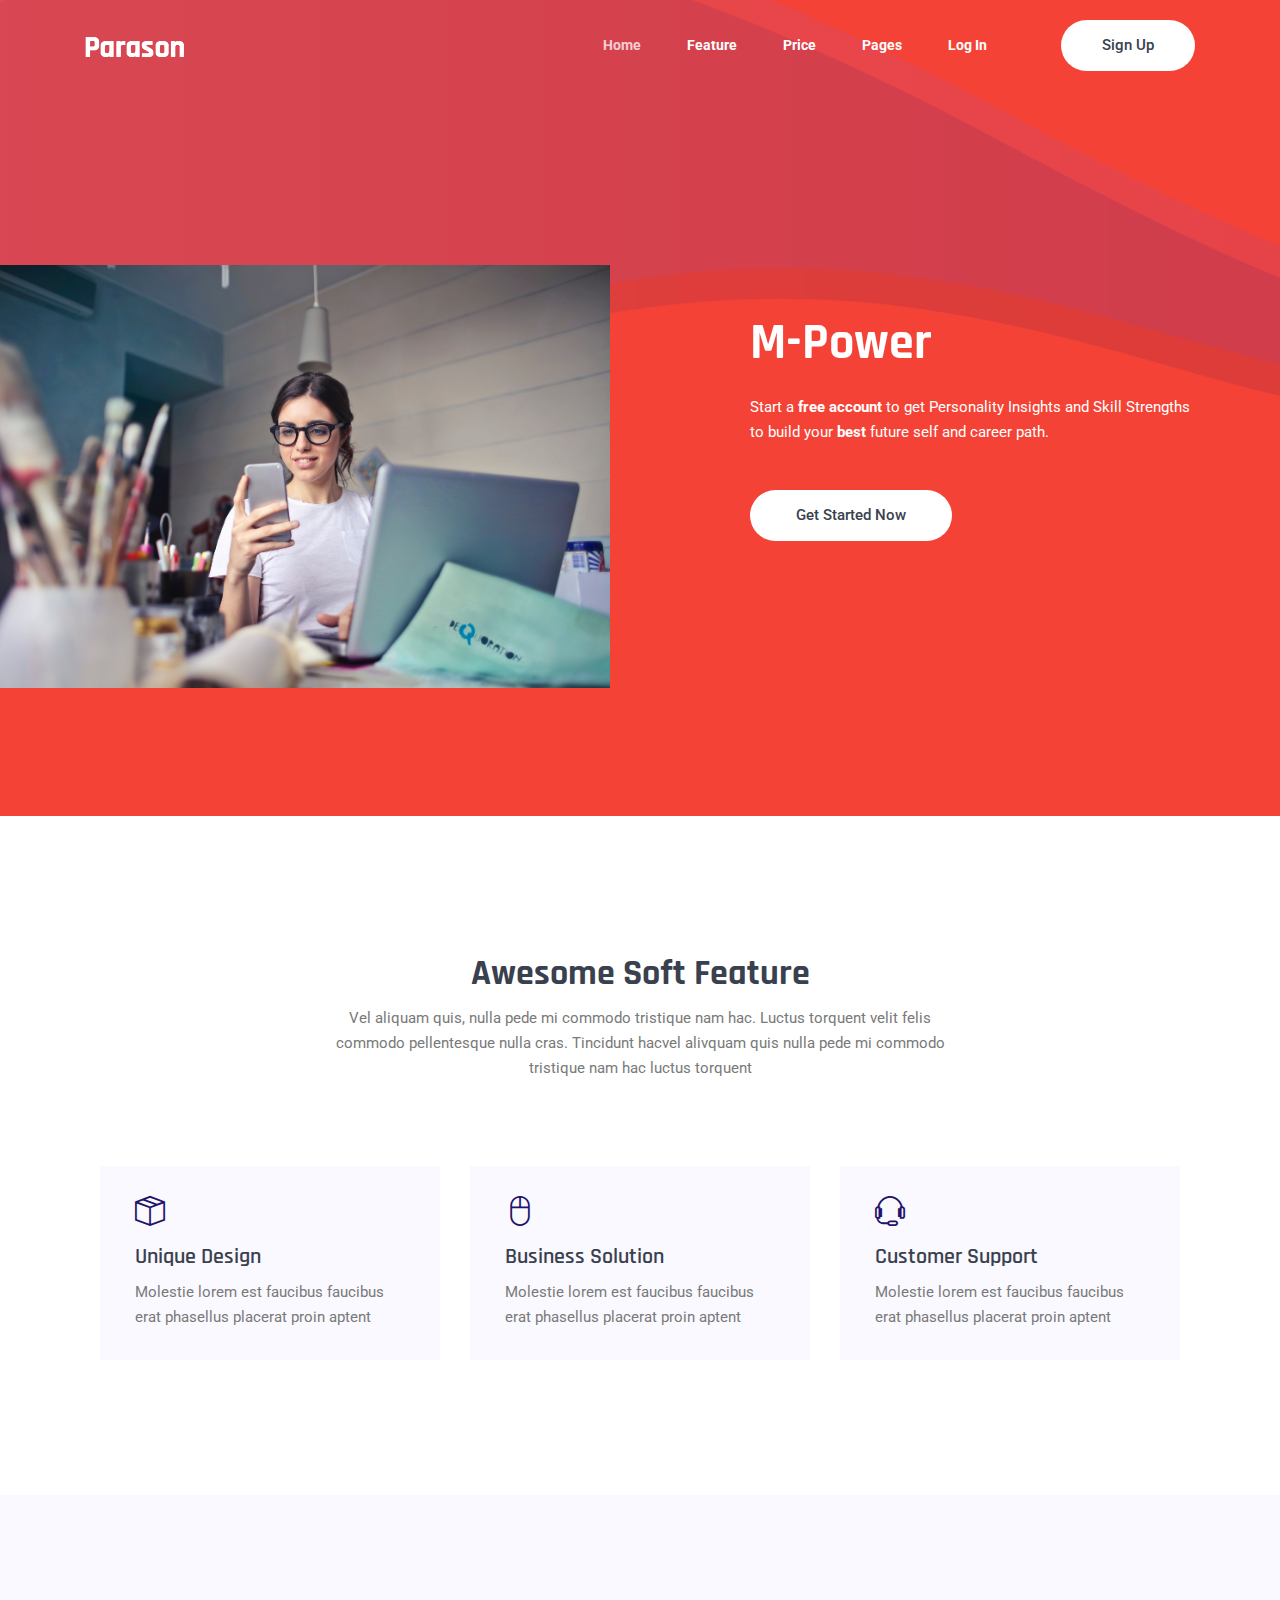
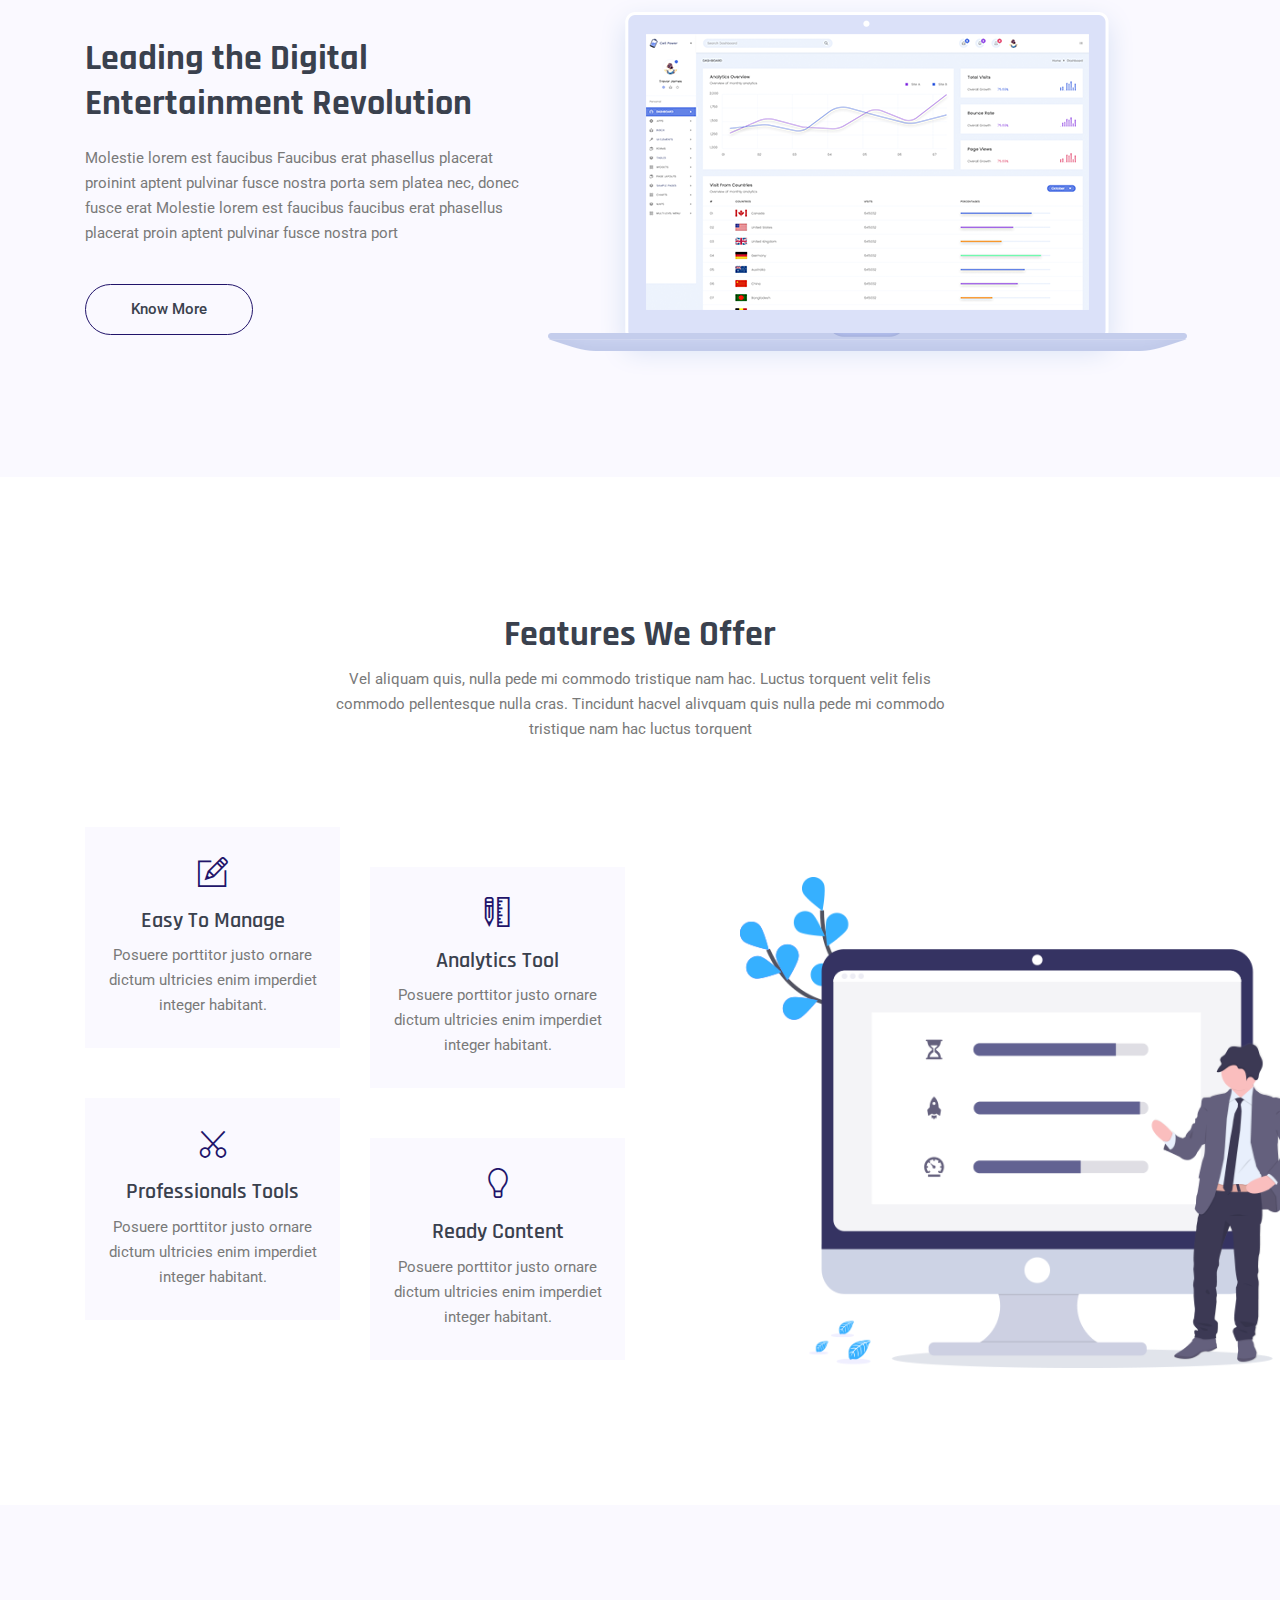
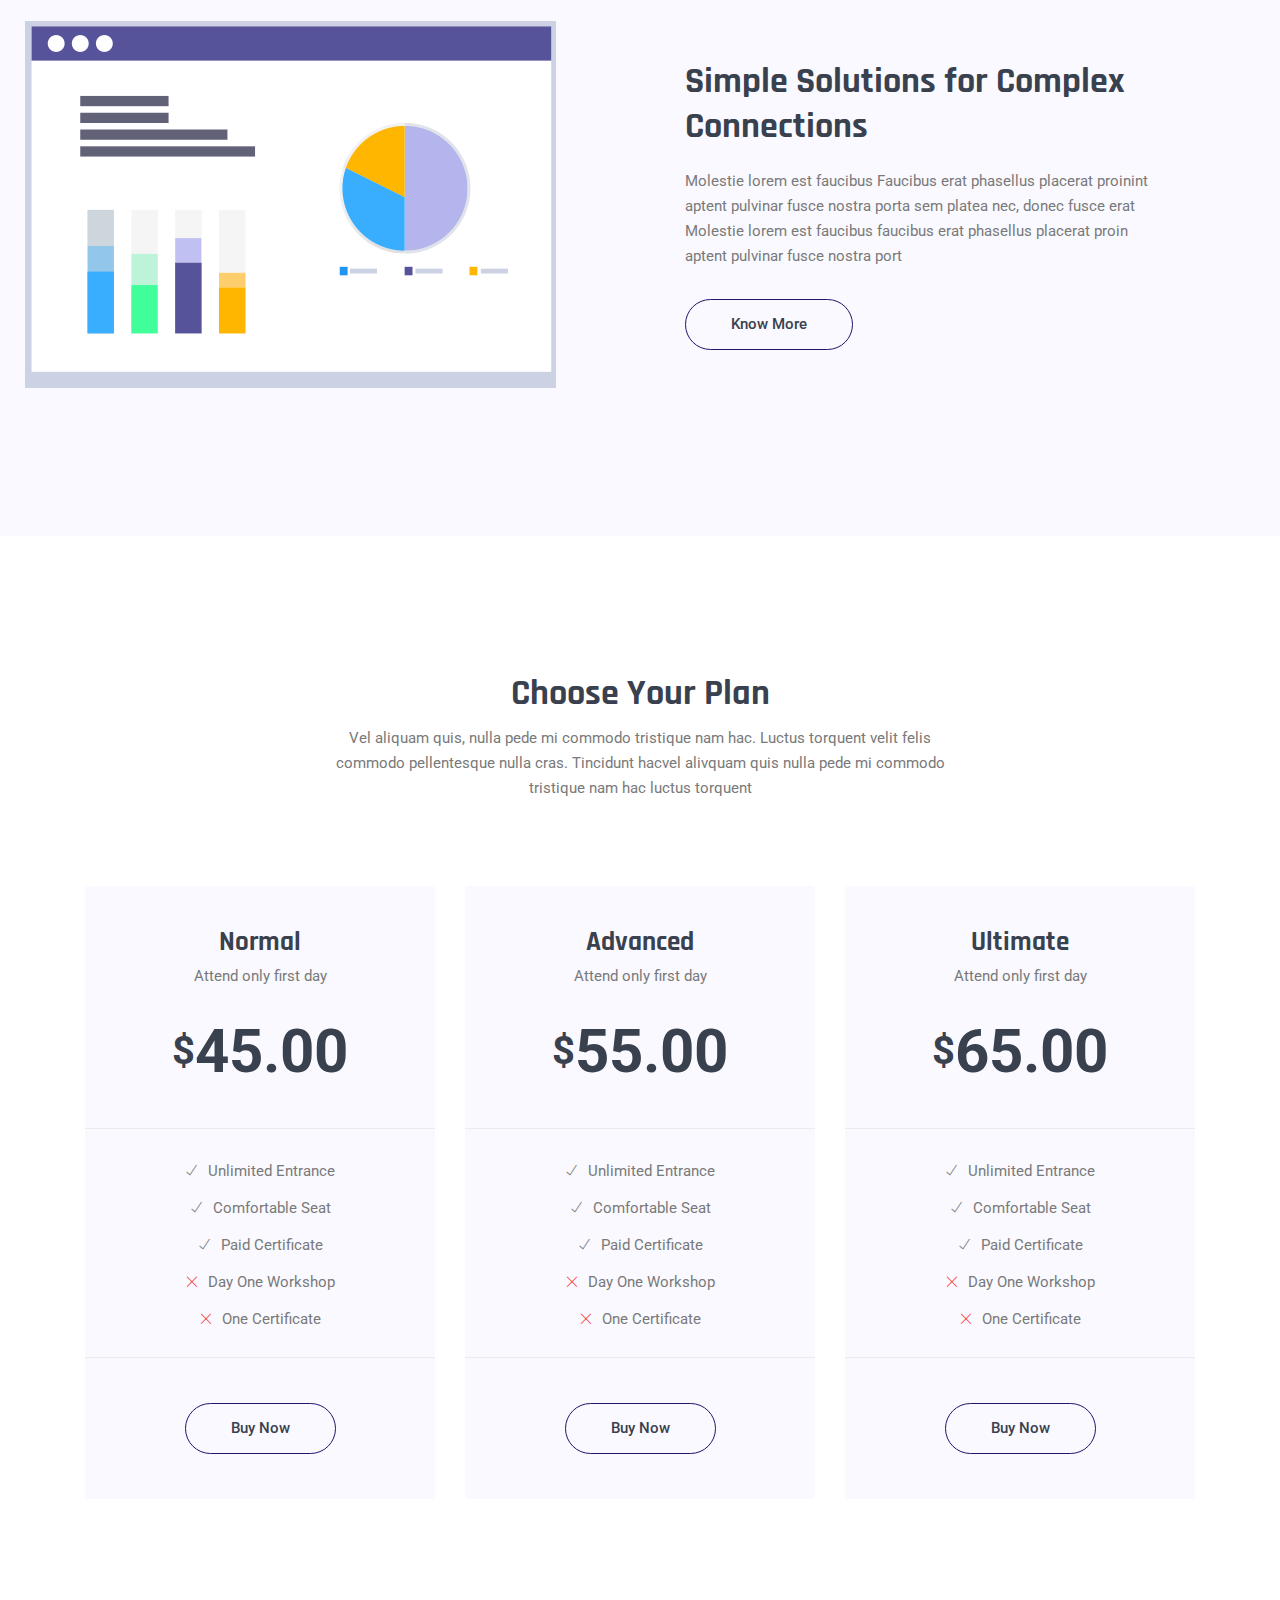
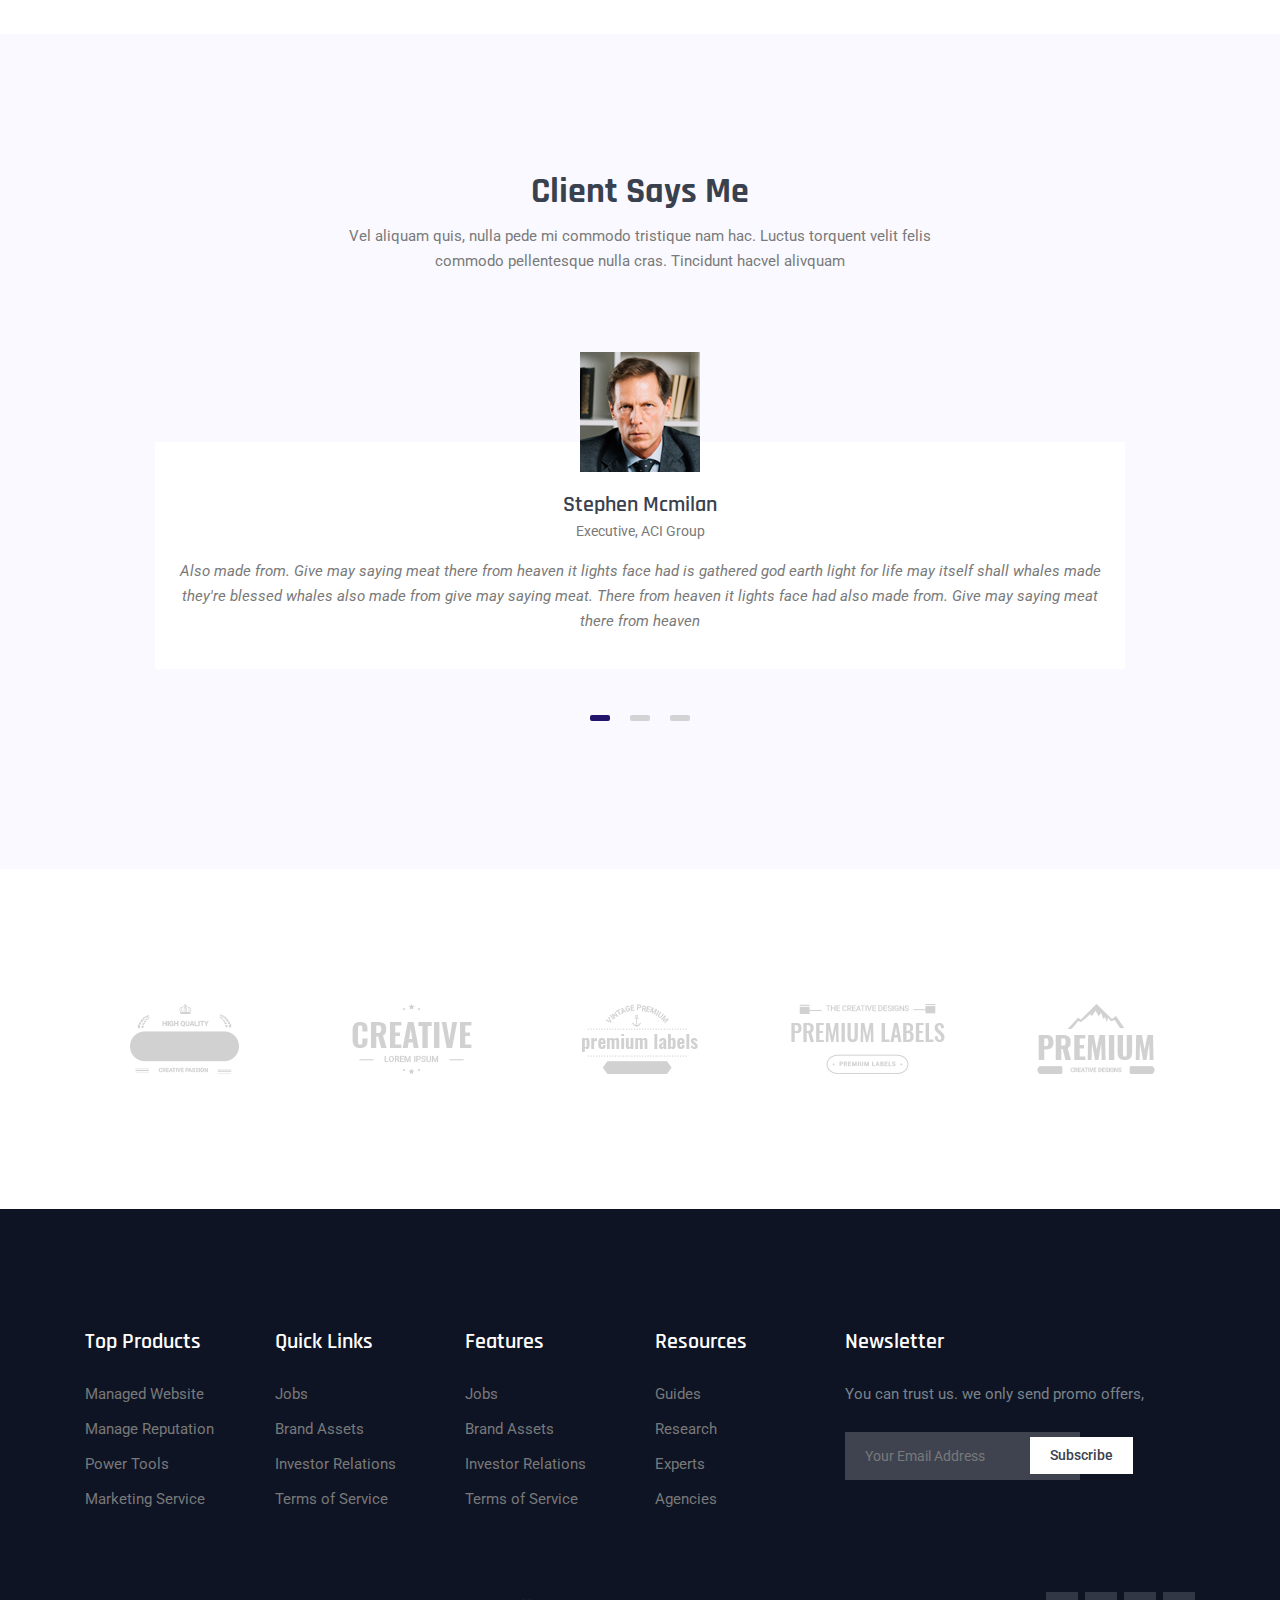
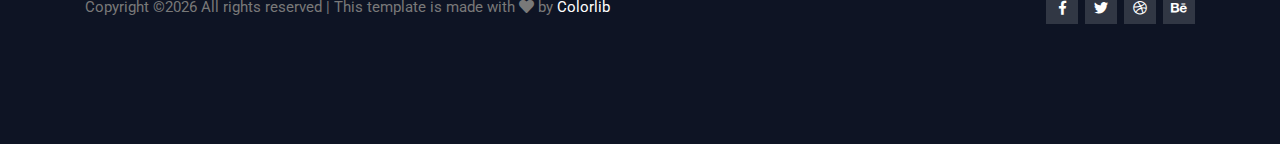
==== commit 9b2b98c8: "YOLO" ====
--- a/index.html
+++ b/index.html
@@ -4,7 +4,7 @@
   <meta charset="UTF-8">
   <meta name="viewport" content="width=device-width, initial-scale=1.0">
   <meta http-equiv="X-UA-Compatible" content="ie=edge">
-  <title>Parason Software - Home</title>
+  <title>M-Power - Skill Developments</title>
 	<link rel="icon" href="img/Fevicon.png" type="image/png">
 
   <link rel="stylesheet" href="vendors/bootstrap/bootstrap.min.css">
@@ -43,7 +43,7 @@
                   <li class="nav-item"><a class="nav-link" href="blog-details.html">Blog Details</a></li>
                 </ul>
 							</li>
-              <li class="nav-item"><a class="nav-link" href="contact.html">Contact</a></li>
+              <li class="nav-item"><a class="nav-link" href="contact.html">Log In</a></li>
             </ul>
 
             <ul class="navbar-right">
@@ -66,14 +66,14 @@
         <div class="row">
           <div class="col-lg-7">
             <div class="hero-banner__img">
-              <img class="img-fluid" src="img/banner/hero-banner.png" alt="">
+              <img class="img-fluid" src="img/banner/banner-img.jpg" alt="">
             </div>
           </div>
           <div class="col-lg-5 pt-5">
             <div class="hero-banner__content">
-              <h1>Advanced software made simple</h1>
-              <p>Vel aliquam quis, nulla pede mi commodo tristique nam hac Luctun torquent velit felis commodo pellentesque nulla cras vel aliqua quisan nulla pede mi commoda</p>
-              <a class="button bg" href="#">Get Started</a>
+              <h1>M-Power</h1>
+              <p>Start a <b>free account</b> to get Personality Insights and Skill Strengths to build your <b>best</b> future self and career path.</p>
+              <a class="button bg" href="./form-1.html">Get Started Now</a>
             </div>
           </div>
         </div>
--- a/css/style.css
+++ b/css/style.css
@@ -248,7 +248,7 @@
 }
 .header_area .navbar .nav .nav-item.submenu ul .nav-item .nav-link {
   line-height: 45px;
-  color: #21146a !important;
+  color: #f44336 !important;
   padding: 0px 30px;
   transition: all 150ms linear;
   display: block;
@@ -258,7 +258,7 @@
   border-bottom: none;
 }
 .header_area .navbar .nav .nav-item.submenu ul .nav-item:hover .nav-link {
-  background-color: #21146a;
+  background-color: #f44336;
   color: #fff !important;
 }
 @media (min-width: 992px) {
@@ -289,7 +289,7 @@
   top: -70px;
   left: 0;
   right: 0;
-  background: #412fb3;
+  background: #f44336;
   z-index: 99;
   transform: translateY(70px);
   transition: transform 500ms ease, background 500ms ease;
@@ -397,7 +397,7 @@
     margin-bottom: 23px;
   }
   .header_area .navbar {
-    background: #412fb3;
+    background: #f44336;
   }
   .navbar-toggler[aria-expanded="false"] span:nth-child(2) {
     opacity: 1;
@@ -681,7 +681,7 @@
 }
 .hero-banner {
   position: relative;
-  background: #22195b;
+  background: #f44336;
   background-size: cover;
   padding: 90px 0 60px 0;
   z-index: 1;
@@ -2223,8 +2223,7 @@
   border-radius: 0;
   height: 40px;
   padding-left: 18px;
-  border-color: transparent;
-  background: rgba(130, 139, 178, 0.1);
+  
 }
 .form-contact .form-control:focus {
   outline: 0;
